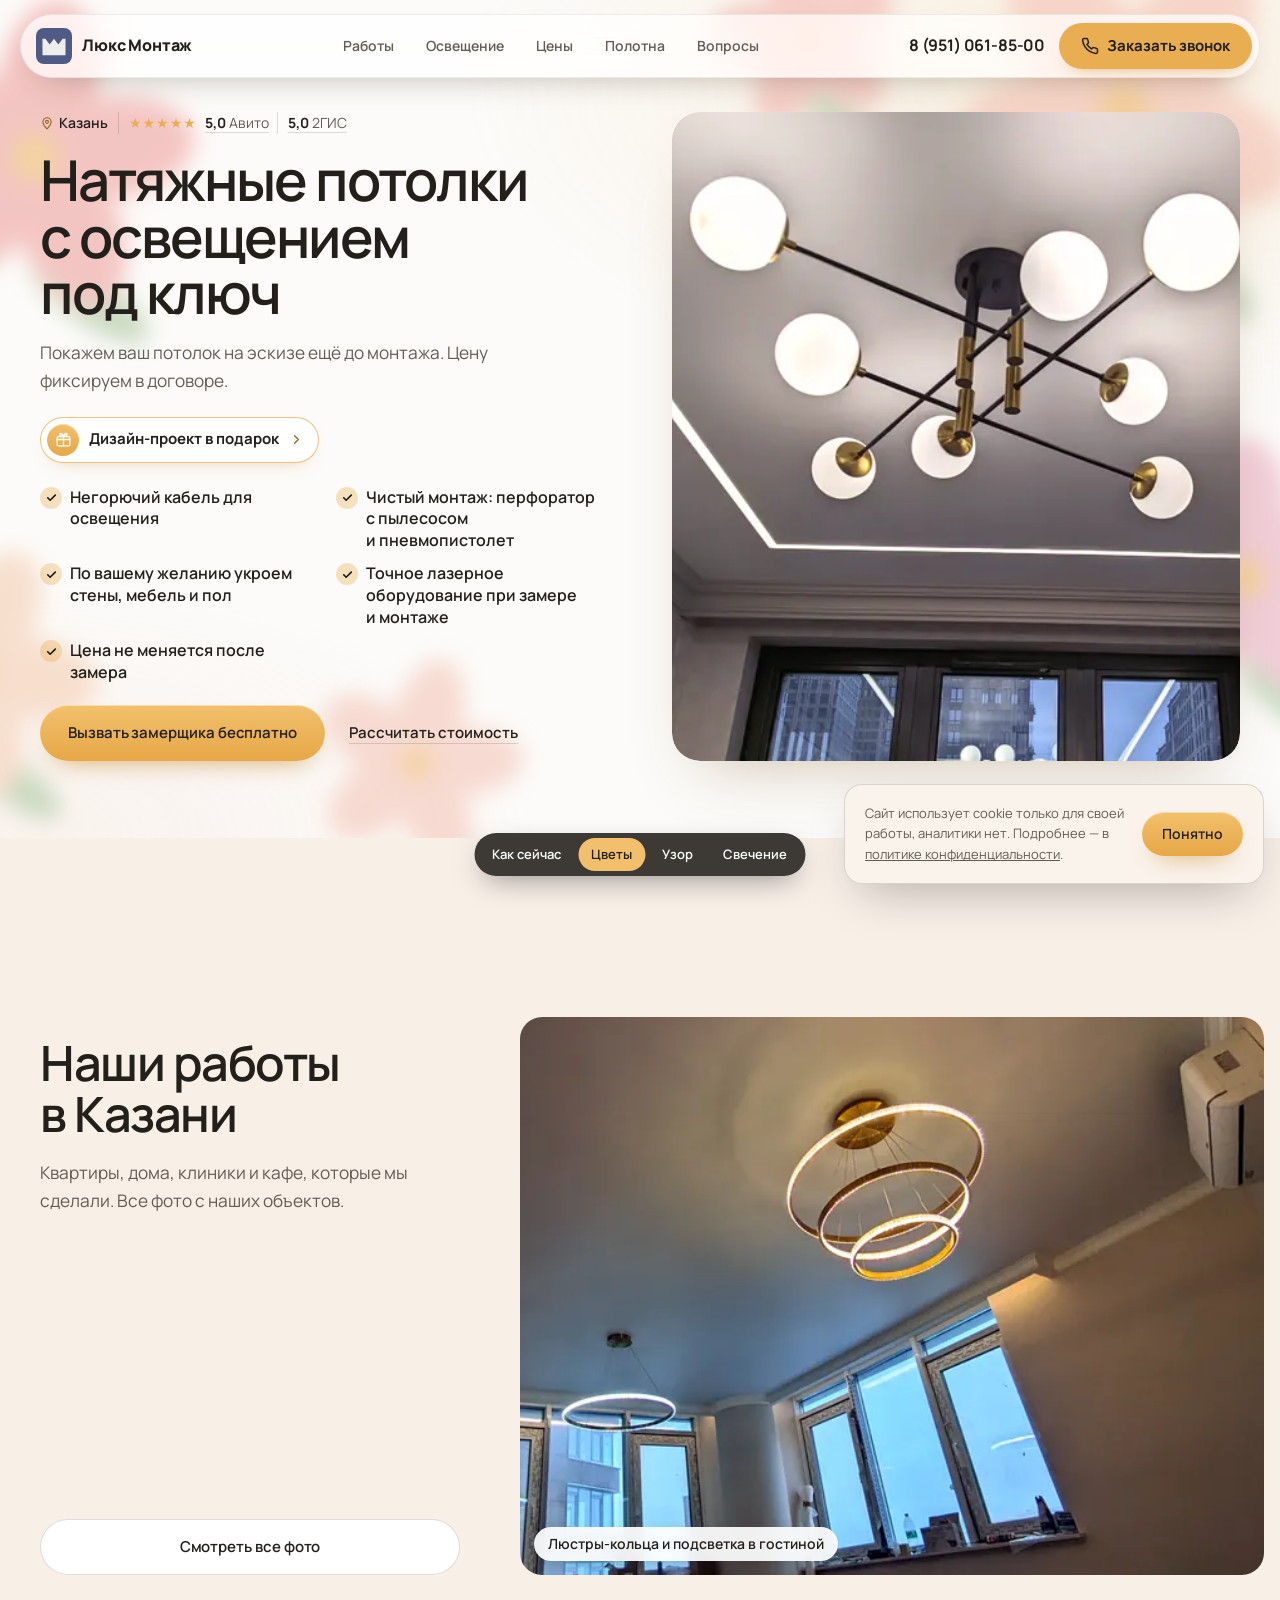
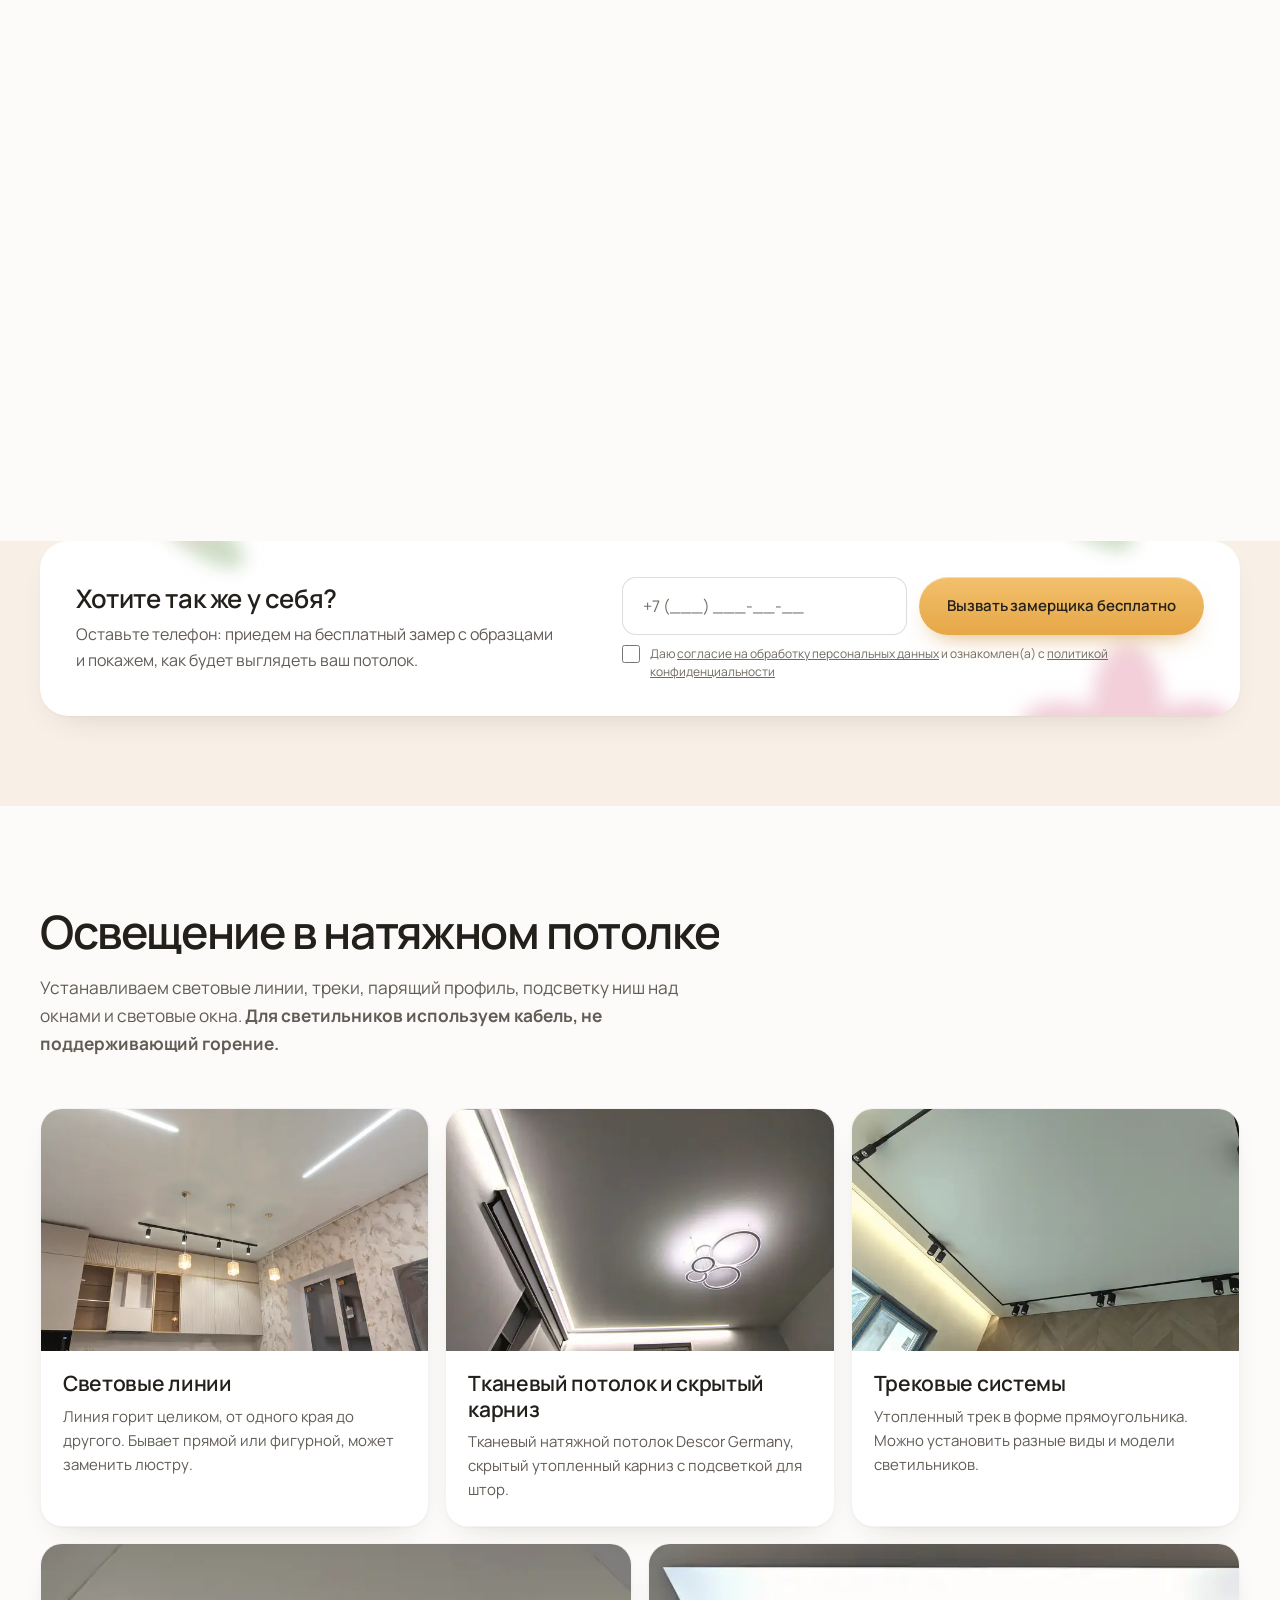
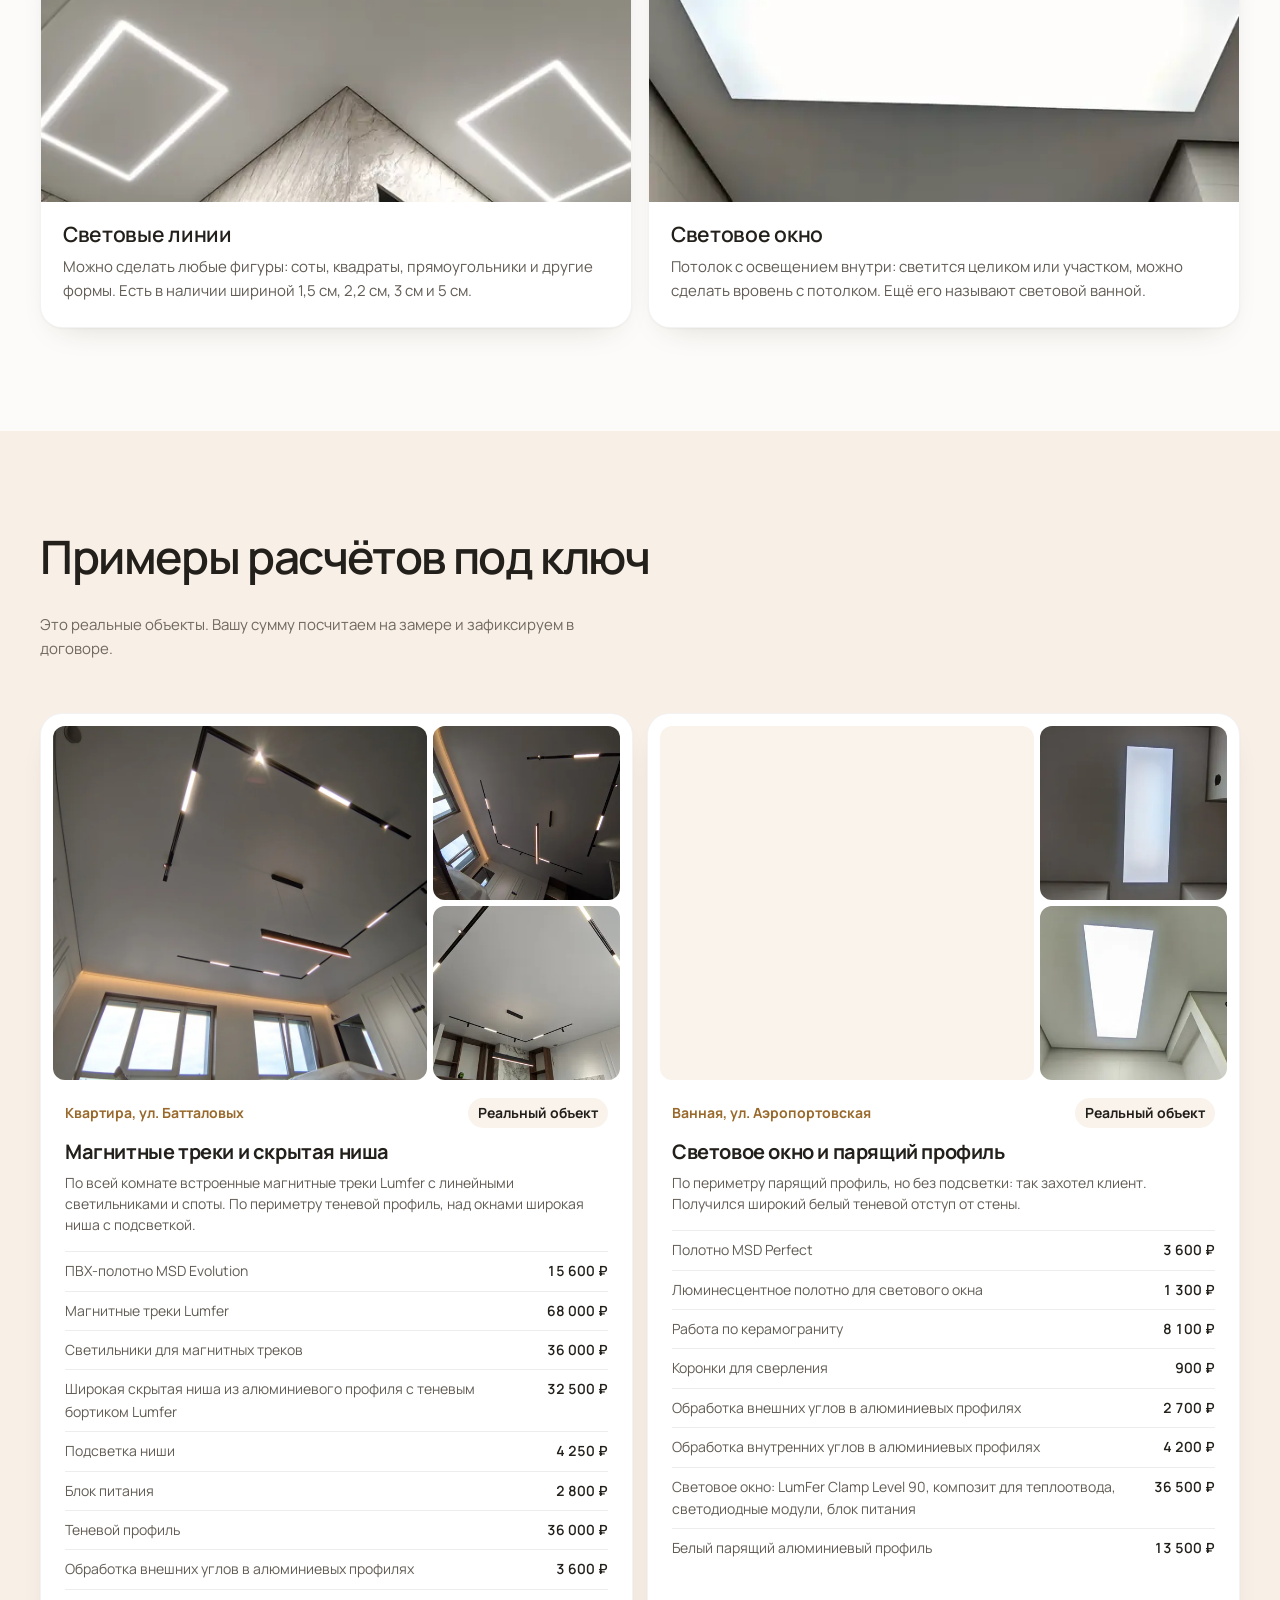
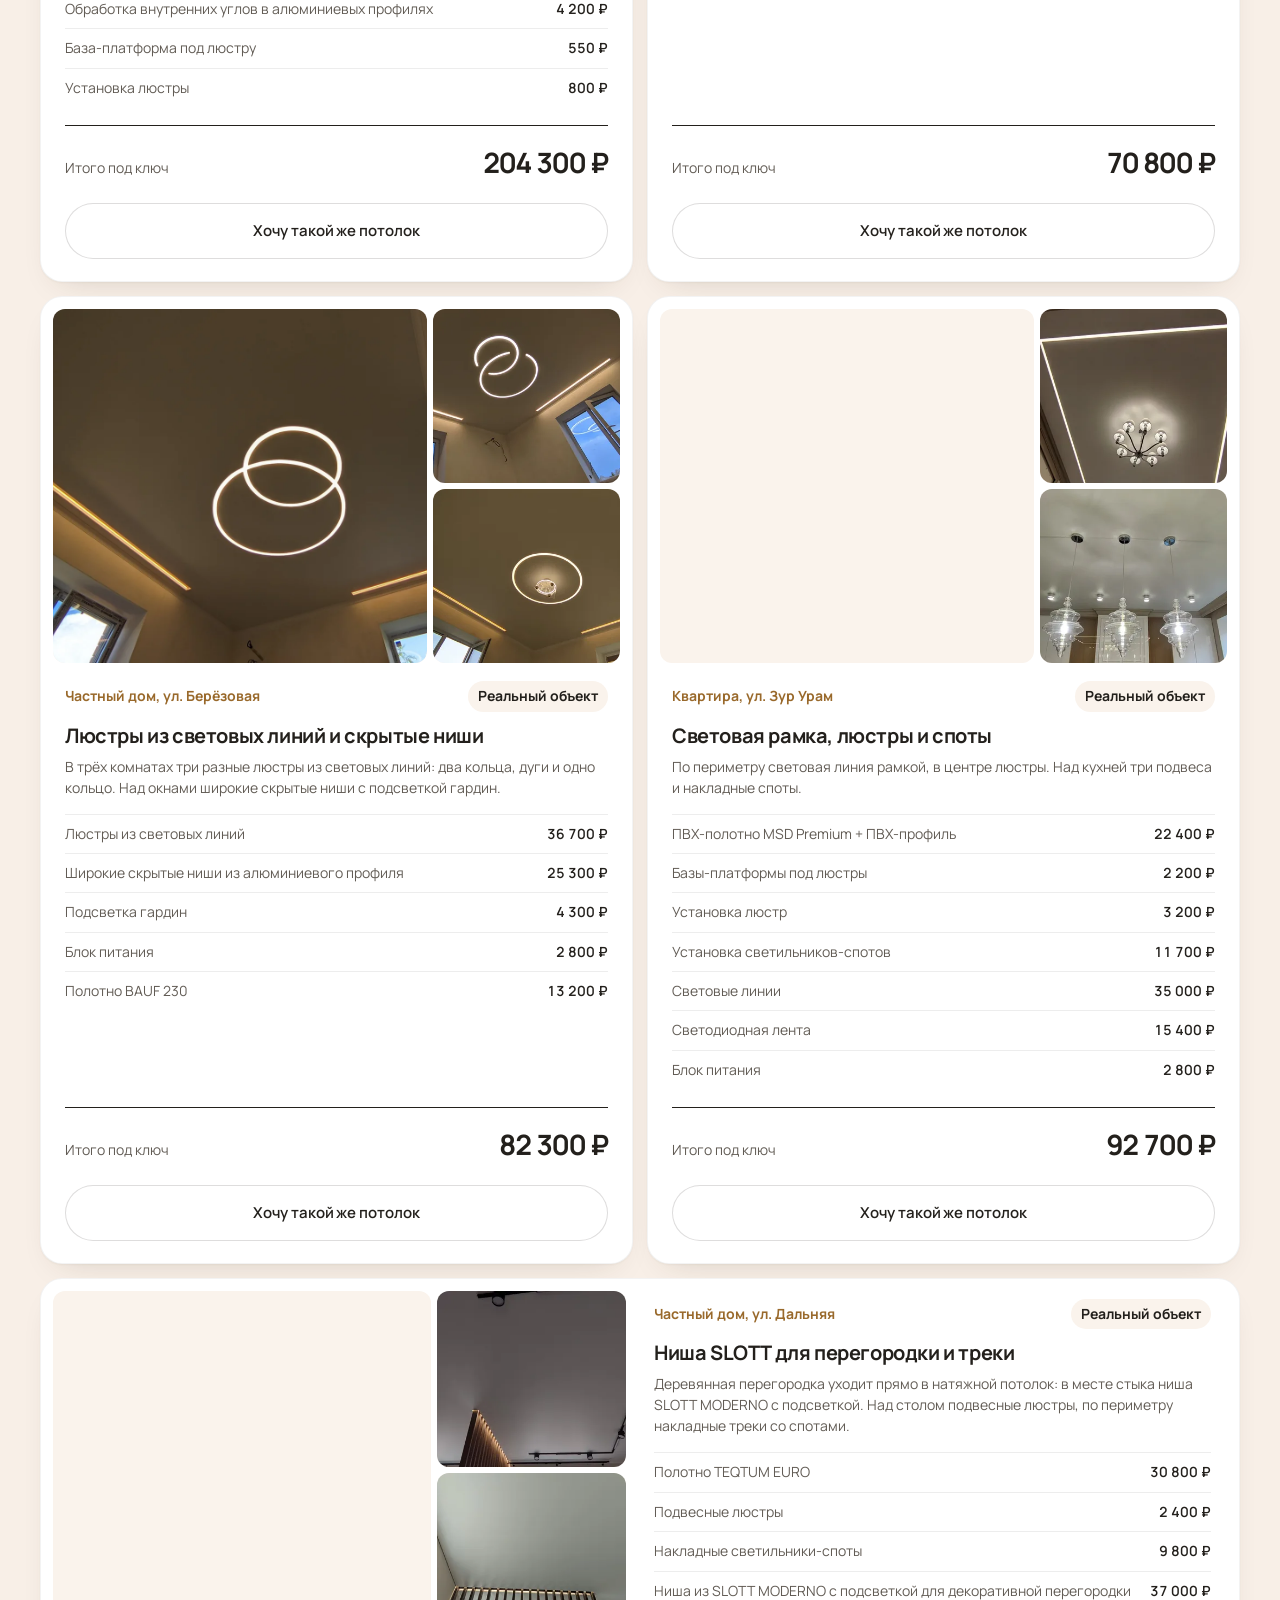
==== varianty.html @ be8cf27b "Страница-примерка фонов (noindex): цветы, узор, свечение Co-Authored-By: Claude Opus 5.5 <noreply@an" ====
<!DOCTYPE html>
<html lang="ru" class="no-js">
<head>
  <meta name="robots" content="noindex, nofollow">
  <meta charset="UTF-8">
  <meta name="viewport" content="width=device-width, initial-scale=1">
  <title>Натяжные потолки с освещением в Казани под ключ — Люкс Монтаж</title>
  <meta name="description" content="Натяжные потолки с освещением в Казани под ключ: световые линии, треки, теневой и парящий профиль, световые окна. Бесплатный замер с образцами, дизайн-проект в подарок, цена в договоре не меняется, гарантия до 10 лет. С 2011 года.">
  <meta name="theme-color" content="#FCFBF9">

  <meta property="og:type" content="website">
  <meta property="og:title" content="Натяжные потолки с освещением в Казани — Люкс Монтаж">
  <meta property="og:description" content="Натяжные потолки со встроенным освещением. Бесплатный замер с образцами, цена не меняется после замера, гарантия до 10 лет.">
  <meta property="og:image" content="https://insafvibecode.github.io/natyazhnye-potolki/img/og.jpg">
  <meta property="og:image:width" content="1200">
  <meta property="og:image:height" content="630">
  <meta property="og:url" content="https://insafvibecode.github.io/natyazhnye-potolki/">
  <link rel="canonical" href="https://insafvibecode.github.io/natyazhnye-potolki/">

  <link rel="icon" href="img/logo-mark.svg" type="image/svg+xml">
  <script>
    // анимации только на компьютере с мышью; на телефоне страница сразу открывается целиком, без эффектов.
    // Класс ставим до отрисовки, иначе страница мигает: показалась → спряталась → появилась
    if (!matchMedia('(prefers-reduced-motion: reduce)').matches && matchMedia('(pointer: fine)').matches) {
      document.documentElement.classList.add('anim', 'intro');
      setTimeout(function () { if (!window.gsap) document.documentElement.classList.remove('anim', 'intro'); }, 4000);
    }
  </script>
  <script type="application/ld+json">
{
  "@context": "https://schema.org",
  "@type": "HomeAndConstructionBusiness",
  "name": "Люкс Монтаж",
  "description": "Натяжные потолки с освещением в Казани под ключ: световые линии, треки, теневой и парящий профиль, световые окна. Бесплатный замер, дизайн-проект в подарок, гарантия до 10 лет.",
  "url": "https://insafvibecode.github.io/natyazhnye-potolki/",
  "image": "https://insafvibecode.github.io/natyazhnye-potolki/img/hero/light-frame.webp",
  "logo": "https://insafvibecode.github.io/natyazhnye-potolki/img/logo.webp",
  "telephone": "+7-951-061-85-00",
  "email": "luxmontage@mail.ru",
  "address": {
    "@type": "PostalAddress",
    "addressLocality": "Казань",
    "addressCountry": "RU"
  },
  "areaServed": "Казань",
  "openingHours": "Mo-Su 08:00-22:00",
  "foundingDate": "2011",
  "sameAs": [
    "https://yandex.ru/maps/org/lyuks_montazh/154054015821/",
    "https://2gis.ru/kazan/geo/70000001110180739",
    "https://www.avito.ru/brands/a786323fda3f8978af748af81c578576"
  ]
}
  </script>
  <script type="application/ld+json">
{
  "@context": "https://schema.org",
  "@type": "FAQPage",
  "mainEntity": [
    {
      "@type": "Question",
      "name": "Безопасен ли натяжной потолок в детской?",
      "acceptedAnswer": {
        "@type": "Answer",
        "text": "Да. Устанавливаем полотна с сертификатами для жилых помещений, покажем их на замере."
      }
    },
    {
      "@type": "Question",
      "name": "Будет ли запах после монтажа?",
      "acceptedAnswer": {
        "@type": "Answer",
        "text": "Первое время бывает лёгкий запах, после проветривания он уходит. Если это важно, посмотрите тканевые полотна."
      }
    },
    {
      "@type": "Question",
      "name": "Что будет, если затопят соседи сверху?",
      "acceptedAnswer": {
        "@type": "Answer",
        "text": "Полотно удержит воду. Не прокалывайте его, позвоните нам: сольём воду, просушим и вернём полотно на место."
      }
    },
    {
      "@type": "Question",
      "name": "Сколько времени занимает установка?",
      "acceptedAnswer": {
        "@type": "Answer",
        "text": "Одну комнату монтируем за несколько часов."
      }
    },
    {
      "@type": "Question",
      "name": "Будет ли пыль при монтаже?",
      "acceptedAnswer": {
        "@type": "Answer",
        "text": "Немного будет: под профиль сверлим стены. Строительный и крупный мусор за собой не оставляем."
      }
    },
    {
      "@type": "Question",
      "name": "Может ли цена измениться после замера?",
      "acceptedAnswer": {
        "@type": "Answer",
        "text": "Нет. Смету считаем на замере и фиксируем в договоре."
      }
    },
    {
      "@type": "Question",
      "name": "Как ухаживать за натяжным потолком?",
      "acceptedAnswer": {
        "@type": "Answer",
        "text": "Специального ухода не нужно: протирайте мягкой тканью, пятна убирает мыльный раствор."
      }
    },
    {
      "@type": "Question",
      "name": "Делаете ли вы дизайн-проект?",
      "acceptedAnswer": {
        "@type": "Answer",
        "text": "Да, в подарок к каждому потолку. Рисуем, где пройдут освещение и светильники, чтобы вы заранее видели результат."
      }
    },
    {
      "@type": "Question",
      "name": "Где вы работаете?",
      "acceptedAnswer": {
        "@type": "Answer",
        "text": "В Казани. Работаем ежедневно с 8:00 до 22:00, без выходных. Замер бесплатный."
      }
    },
    {
      "@type": "Question",
      "name": "Вы укрываете мебель и пол во время монтажа?",
      "acceptedAnswer": {
        "@type": "Answer",
        "text": "Да, по желанию. Стены и мебель укрываем плёнкой, на пол стелим гофрокартон или оргалит. Это отдельная услуга, стоимость назовём на замере."
      }
    }
  ]
}
</script>
  <link rel="preload" as="image" imagesrcset="img/hero/light-frame-sm.webp 900w, img/hero/light-frame.webp 1600w" imagesizes="(max-width: 960px) 100vw, 50vw" fetchpriority="high">
  <link rel="preload" href="fonts/manrope-cyrillic.woff2" as="font" type="font/woff2" crossorigin>
  <link rel="preload" href="fonts/manrope-latin.woff2" as="font" type="font/woff2" crossorigin>
  <link rel="stylesheet" href="fonts/fonts.css?v=4">
  <link rel="stylesheet" href="js/vendor/lenis.css">
  <link rel="stylesheet" href="css/style.css?v=151">
<style>
  /* Примерка фонов. Фон кладём на первый экран и на форму после работ */
  .hero, .lead-band__card { position: relative; isolation: isolate; }
  .hero::before, .lead-band__card::before { content: ""; position: absolute; inset: 0; z-index: -1; pointer-events: none; border-radius: inherit; background-repeat: no-repeat; background-size: cover; background-position: center; opacity: 0; transition: opacity .4s; }
  .v-flowers .hero::before, .v-flowers .lead-band__card::before { background-image: url(img/variants/flowers.svg); opacity: 1; }
  .v-lines .hero::before, .v-lines .lead-band__card::before { background-image: url(img/variants/lines.svg); opacity: 1; }
  .v-glow .hero::before, .v-glow .lead-band__card::before { opacity: 1; background-image:
      radial-gradient(520px 380px at 12% 18%, rgba(242, 192, 108, .28), transparent 70%),
      radial-gradient(620px 420px at 92% 85%, rgba(239, 180, 160, .22), transparent 70%); }
  @media (max-width: 720px) { .v-flowers .hero::before, .v-lines .hero::before { background-size: 100% auto; background-repeat: repeat-y; } }
  .vsw { position: fixed; z-index: 300; left: 50%; bottom: 96px; transform: translateX(-50%); display: flex; gap: 4px; padding: 5px; border-radius: 999px; background: rgba(35, 32, 28, .88); box-shadow: 0 10px 30px -10px rgba(0,0,0,.5); font: 600 13px/1 Manrope, system-ui, sans-serif; }
  .vsw button { border: 0; padding: 10px 13px; border-radius: 999px; background: none; color: #fff; cursor: pointer; font: inherit; white-space: nowrap; }
  .vsw button[aria-pressed="true"] { background: #F2C06C; color: #23201C; }
  @media (min-width: 961px) { .vsw { bottom: 24px; } }
</style>
</head>
<body>
  <!-- ================= HEADER ================= -->
  <header class="header header--pill">
    <div class="pill">
      <a href="#top" class="logo" aria-label="Люкс Монтаж — на главную">
        <img decoding="async" class="logo__mark" src="img/logo-mark.svg" alt="" width="36" height="36">
        <span class="logo__name">Люкс Монтаж</span>
      </a>
      <nav class="pill__nav" aria-label="Основное меню">
        <a href="#works">Работы</a>
        <a href="#tech">Освещение</a>
        <a href="#calc">Цены</a>
        <a href="#prices">Полотна</a>
        <a href="#faq">Вопросы</a>
      </nav>
      <div class="pill__right">
        <a class="pill__phone" href="tel:+79510618500">8 (951) 061-85-00</a>
        <button class="btn btn--call" data-modal data-source="Шапка — заказать звонок" data-title="Заказать звонок" data-text="Оставьте телефон, перезвоним и ответим на вопросы."><svg width="18" height="18" viewBox="0 0 24 24" fill="none" stroke="currentColor" stroke-width="2" stroke-linecap="round" stroke-linejoin="round" aria-hidden="true"><path d="M22 16.9v3a2 2 0 0 1-2.2 2 19.8 19.8 0 0 1-8.6-3.1 19.5 19.5 0 0 1-6-6A19.8 19.8 0 0 1 2.1 4.2 2 2 0 0 1 4.1 2h3a2 2 0 0 1 2 1.7c.1 1 .4 1.9.7 2.8a2 2 0 0 1-.5 2.1L8 9.9a16 16 0 0 0 6 6l1.3-1.3a2 2 0 0 1 2.1-.4c.9.3 1.8.6 2.8.7a2 2 0 0 1 1.8 2z"/></svg><span>Заказать звонок</span></button>
        <a class="header__call" href="tel:+79510618500" aria-label="Позвонить"><svg width="18" height="18" viewBox="0 0 24 24" fill="none" stroke="currentColor" stroke-width="2" stroke-linecap="round" stroke-linejoin="round" aria-hidden="true"><path d="M22 16.9v3a2 2 0 0 1-2.2 2 19.8 19.8 0 0 1-8.6-3.1 19.5 19.5 0 0 1-6-6A19.8 19.8 0 0 1 2.1 4.2 2 2 0 0 1 4.1 2h3a2 2 0 0 1 2 1.7c.1 1 .4 1.9.7 2.8a2 2 0 0 1-.5 2.1L8 9.9a16 16 0 0 0 6 6l1.3-1.3a2 2 0 0 1 2.1-.4c.9.3 1.8.6 2.8.7a2 2 0 0 1 1.8 2z"/></svg></a>
        <button class="burger" aria-label="Меню" aria-expanded="false"><span></span></button>
      </div>
    </div>
  </header>

  <div class="mobile-menu" aria-label="Мобильное меню">
    <a href="#works">Наши работы</a>
    <a href="#calc">Цены</a>
    <a href="#prices">Полотна</a>
    <a href="#steps">Как работаем</a>
    <a href="#faq">Вопросы</a>
    <a href="#contacts">Контакты</a>
    <a class="mobile-menu__phone" href="tel:+79510618500">8 (951) 061-85-00</a>
    <button class="btn btn--light btn--block" data-modal data-source="Меню — замер">Вызвать замерщика бесплатно</button>
  </div>

  <main id="top">

    <!-- ================= HERO ================= -->
    <section class="hero">
      <div class="container hero__grid">
        <div class="hero__rating hero__fade">
          <span class="hero__city"><svg width="14" height="14" viewBox="0 0 24 24" fill="none" stroke="currentColor" stroke-width="2" stroke-linecap="round" stroke-linejoin="round" aria-hidden="true"><path d="M12 22s7-6.2 7-12a7 7 0 1 0-14 0c0 5.8 7 12 7 12z"/><circle cx="12" cy="10" r="2.5"/></svg>Казань</span>
          <i aria-hidden="true">★★★★★</i>
          <a href="https://www.avito.ru/brands/a786323fda3f8978af748af81c578576" target="_blank" rel="noopener"><b>5,0</b> Авито</a>
          <a href="https://2gis.ru/kazan/geo/70000001110180739" target="_blank" rel="noopener"><b>5,0</b> 2ГИС</a>
        </div>
        <h1 class="h1 hero__title" data-split>Натяжные потолки с&nbsp;освещением под&nbsp;ключ<span class="sr-only"> в Казани</span></h1>
        <p class="lead hero__lead hero__fade">Покажем ваш потолок на эскизе ещё до монтажа. Цену фиксируем в&nbsp;договоре.</p>
        <button class="hero__deal hero__fade" type="button" data-modal data-source="Первый экран — дизайн-проект"
                data-title="Дизайн-проект в подарок"
                data-text="Оставьте телефон. Приедем на замер с образцами и покажем, как будет выглядеть ваш потолок с освещением.">
          <span class="hero__deal-ic"><svg width="22" height="22" viewBox="0 0 24 24" fill="none" stroke="currentColor" stroke-width="1.9" stroke-linecap="round" stroke-linejoin="round" aria-hidden="true"><rect x="3" y="8" width="18" height="13" rx="2"/><path d="M12 8v13M3 12h18M12 8S10.5 3 8 3.5 7 8 12 8zM12 8s1.5-5 4-4.5S17 8 12 8z"/></svg></span>
          <span class="hero__deal-txt"><b>Дизайн-проект в подарок</b></span>
          <svg class="hero__deal-go" width="18" height="18" viewBox="0 0 24 24" fill="none" stroke="currentColor" stroke-width="2.2" stroke-linecap="round" stroke-linejoin="round" aria-hidden="true"><path d="M9 6l6 6-6 6"/></svg>
        </button>
        <div class="hero__media hero__fade">
          <img src="img/hero/light-frame-sm.webp" srcset="img/hero/light-frame-sm.webp 900w, img/hero/light-frame.webp 1600w" sizes="(max-width: 960px) 100vw, 50vw" alt="Натяжной потолок с дизайнерской люстрой и световой рамкой по периметру" width="1600" height="900" fetchpriority="high">
        </div>
        <ul class="hero__perks hero__fade">
          <li>Негорючий кабель для освещения</li>
          <li>Чистый монтаж: перфоратор с&nbsp;пылесосом и&nbsp;пневмопистолет</li>
          <li>По вашему желанию укроем стены, мебель и пол</li>
          <li>Точное лазерное оборудование при замере и&nbsp;монтаже</li>
          <li>Цена не меняется после замера</li>
        </ul>
        <div class="hero__actions hero__fade">
          <button class="btn btn--light" data-magnetic data-modal data-source="Первый экран — замер"
                  data-title="Бесплатный замер"
                  data-text="Оставьте телефон. Перезвоним и договоримся, когда приехать с образцами.">
            <span class="btn__label">Вызвать замерщика бесплатно</span>
          </button>
          <a class="hero__link" href="#calc">Рассчитать стоимость</a>
        </div>
      </div>
    </section>

    <!-- ================= WORKS (horizontal) ================= -->
    <section class="works" id="works">
      <div class="works__pin">
        <div class="works__head-m container">
          <h2 class="h2">Наши работы в&nbsp;Казани</h2>
          <p class="lead">Фото с наших объектов, без картинок из интернета. Листайте вбок.</p>
        </div>
        <div class="works__track">
          <div class="works__intro">
            <div>
              <h2 class="h2">Наши работы в&nbsp;Казани</h2>
              <p class="lead">Квартиры, дома, клиники и кафе, которые мы сделали. Все фото с наших объектов.</p>
            </div>
            <button class="btn btn--ghost" data-all-works><span class="btn__label">Смотреть все фото</span></button>
          </div>

          <button class="work work--wide" data-lightbox="works" data-full="img/works/f-01.webp"><img decoding="async" src="img/works/f-01.webp" srcset="img/works/f-01-sm.webp 640w, img/works/f-01.webp 960w" sizes="(max-width: 960px) 86vw, 46vw" alt="Гостиная: натяжной потолок, люстры-кольца и точечные светильники" loading="lazy" width="960" height="720"><span class="work__cap">Люстры-кольца и подсветка в гостиной</span></button>
          <button class="work" data-lightbox="works" data-full="img/works/n-01.webp"><img decoding="async" src="img/works/n-01.webp" srcset="img/works/n-01-sm.webp 480w, img/works/n-01.webp 720w" sizes="(max-width: 960px) 86vw, 34vw" alt="Две подвесные люстры, точечные светильники и подсветка скрытой ниши над окном" loading="lazy" width="720" height="960"><span class="work__cap">Подвесные люстры и подсветка ниши</span></button>
          <button class="work" data-lightbox="works" data-full="img/works/f-02.webp"><img decoding="async" src="img/works/f-02.webp" srcset="img/works/f-02-sm.webp 480w, img/works/f-02.webp 720w" sizes="(max-width: 960px) 86vw, 34vw" alt="Комната целиком: световые линии и контур по периметру потолка" loading="lazy" width="720" height="960"><span class="work__cap">Световые линии по всему потолку</span></button>
          <button class="work" data-lightbox="works" data-full="img/works/n-02.webp"><img decoding="async" src="img/works/n-02.webp" srcset="img/works/n-02-sm.webp 480w, img/works/n-02.webp 720w" sizes="(max-width: 960px) 86vw, 34vw" alt="Натяжной потолок «звёздное небо» с подсветкой по контуру" loading="lazy" width="720" height="960"><span class="work__cap">Звёздное небо с подсветкой по контуру</span></button>
          <button class="work work--wide" data-lightbox="works" data-full="img/works/f-03.webp"><img decoding="async" src="img/works/f-03.webp" srcset="img/works/f-03-sm.webp 640w, img/works/f-03.webp 960w" sizes="(max-width: 960px) 86vw, 46vw" alt="Кухня: двухуровневый потолок, подвесы и накладные светильники" loading="lazy" width="960" height="720"><span class="work__cap">Двухуровневый потолок на кухне</span></button>
          <button class="work" data-lightbox="works" data-full="img/works/n-03.webp"><img decoding="async" src="img/works/n-03.webp" srcset="img/works/n-03-sm.webp 480w, img/works/n-03.webp 720w" sizes="(max-width: 960px) 86vw, 34vw" alt="Круглый световой потолок с фигурным краем в магазине" loading="lazy" width="720" height="960"><span class="work__cap">Круглый световой потолок в магазине</span></button>
          <button class="work" data-lightbox="works" data-full="img/works/f-04.webp"><img decoding="async" src="img/works/f-04.webp" srcset="img/works/f-04-sm.webp 480w, img/works/f-04.webp 720w" sizes="(max-width: 960px) 86vw, 34vw" alt="Потолок целиком: световая рамка по периметру и люстра из колец" loading="lazy" width="720" height="960"><span class="work__cap">Световая рамка и люстра-кольца</span></button>
          <button class="work" data-lightbox="works" data-full="img/works/n-04.webp"><img decoding="async" src="img/works/n-04.webp" srcset="img/works/n-04-sm.webp 480w, img/works/n-04.webp 720w" sizes="(max-width: 960px) 86vw, 34vw" alt="Световые линии и радиусный угол на теневом профиле" loading="lazy" width="720" height="960"><span class="work__cap">Световые линии и радиусный угол</span></button>
          <button class="work work--wide" data-lightbox="works" data-full="img/works/f-05.webp"><img decoding="async" src="img/works/f-05.webp" srcset="img/works/f-05-sm.webp 640w, img/works/f-05.webp 960w" sizes="(max-width: 960px) 86vw, 46vw" alt="Потолок целиком: встроенный трек и светильники по периметру" loading="lazy" width="960" height="720"><span class="work__cap">Встроенный трек со светильниками</span></button>
          <button class="work" data-lightbox="works" data-full="img/works/n-05.webp"><img decoding="async" src="img/works/n-05.webp" srcset="img/works/n-05-sm.webp 480w, img/works/n-05.webp 720w" sizes="(max-width: 960px) 86vw, 34vw" alt="Магнитные треки со светильниками в натяжном потолке" loading="lazy" width="720" height="960"><span class="work__cap">Магнитные треки</span></button>
          <button class="work work--wide" data-lightbox="works" data-full="img/works/f-06.webp"><img decoding="async" src="img/works/f-06.webp" srcset="img/works/f-06-sm.webp 640w, img/works/f-06.webp 960w" sizes="(max-width: 960px) 86vw, 46vw" alt="Потолок со световыми окнами в виде шестиугольников с облаками" loading="lazy" width="960" height="720"><span class="work__cap">Световые окна «небо с облаками»</span></button>
          <button class="work" data-lightbox="works" data-full="img/works/n-06.webp" data-cap="«Тихие стены» (тканевые натяжные стены) со встроенными световыми линиями шириной 1,5 см"><img decoding="async" src="img/works/n-06.webp" srcset="img/works/n-06-sm.webp 480w, img/works/n-06.webp 720w" sizes="(max-width: 960px) 86vw, 34vw" alt="«Тихие стены» — тканевые натяжные стены на лестнице со встроенными световыми линиями шириной 1,5 см" loading="lazy" width="720" height="960"><span class="work__cap"><span class="cap-full">«Тихие стены» (тканевые натяжные стены) со&nbsp;встроенными световыми линиями шириной 1,5&nbsp;см</span><span class="cap-short">«Тихие стены» и&nbsp;световые линии 1,5&nbsp;см</span></span></button>
          <button class="work work--wide" data-lightbox="works" data-full="img/works/f-07.webp"><img decoding="async" src="img/works/f-07.webp" srcset="img/works/f-07-sm.webp 640w, img/works/f-07.webp 960w" sizes="(max-width: 960px) 86vw, 46vw" alt="Потолок целиком: световой круг и дизайнерская люстра" loading="lazy" width="960" height="720"><span class="work__cap">Световой круг и дизайнерская люстра</span></button>
          <button class="work" data-lightbox="works" data-full="img/works/n-07.webp"><img decoding="async" src="img/works/n-07.webp" srcset="img/works/n-07-sm.webp 480w, img/works/n-07.webp 720w" sizes="(max-width: 960px) 86vw, 34vw" alt="Дизайнерская люстра, магнитные треки и подсветка скрытой ниши над окном" loading="lazy" width="720" height="960"><span class="work__cap">Люстра, магнитные треки и подсветка ниши</span></button>
          <button class="work work--wide" data-lightbox="works" data-full="img/works/f-08.webp"><img decoding="async" src="img/works/f-08.webp" srcset="img/works/f-08-sm.webp 640w, img/works/f-08.webp 960w" sizes="(max-width: 960px) 86vw, 46vw" alt="Гостиная целиком: натяжной потолок, подвесные люстры и трек" loading="lazy" width="960" height="720"><span class="work__cap">Гостиная: подвесы и треки</span></button>
          <button class="work" data-lightbox="works" data-full="img/works/n-08.webp"><img decoding="async" src="img/works/n-08.webp" srcset="img/works/n-08-sm.webp 480w, img/works/n-08.webp 720w" sizes="(max-width: 960px) 86vw, 34vw" alt="Звёздное небо с подсветкой по контуру, рядом скрытая ниша с магнитными треками" loading="lazy" width="720" height="960"><span class="work__cap">Звёздное небо и магнитные треки</span></button>
          <button class="work" data-lightbox="works" data-full="img/works/n-09.webp"><img decoding="async" src="img/works/n-09.webp" srcset="img/works/n-09-sm.webp 480w, img/works/n-09.webp 720w" sizes="(max-width: 960px) 86vw, 34vw" alt="Световое окно вровень с потолком и световая линия вдоль лестницы" loading="lazy" width="720" height="960"><span class="work__cap">Световое окно вровень с потолком</span></button>
          <button class="work" data-lightbox="works" data-full="img/works/n-10.webp"><img decoding="async" src="img/works/n-10.webp" srcset="img/works/n-10-sm.webp 480w, img/works/n-10.webp 720w" sizes="(max-width: 960px) 86vw, 34vw" alt="Подсветка скрытой ниши над панорамными окнами и точечные светильники" loading="lazy" width="720" height="960"><span class="work__cap">Подсветка скрытой ниши над окном</span></button>
          <button class="work" data-lightbox="works" data-full="img/works/n-11.webp"><img decoding="async" src="img/works/n-11.webp" srcset="img/works/n-11-sm.webp 480w, img/works/n-11.webp 720w" sizes="(max-width: 960px) 86vw, 34vw" alt="Магнитные треки и подсветка скрытой ниши над панорамными окнами" loading="lazy" width="720" height="960"><span class="work__cap">Магнитные треки у панорамных окон</span></button>
          <button class="work" data-lightbox="works" data-full="img/works/n-12.webp"><img decoding="async" src="img/works/n-12.webp" srcset="img/works/n-12-sm.webp 480w, img/works/n-12.webp 720w" sizes="(max-width: 960px) 86vw, 34vw" alt="Магнитные треки в скрытой нише и парящий профиль" loading="lazy" width="720" height="960"><span class="work__cap">Магнитные треки и парящий профиль</span></button>
          <span class="work__end" aria-hidden="true"></span>
        </div>
        <div class="works__progress" aria-hidden="true"><i></i></div>
        <div class="works__foot-m container">
          <span class="works__count" aria-live="polite"><b data-works-cur>01</b> / 20</span>
          <button class="btn btn--ghost btn--sm" data-all-works>Все фото</button>
        </div>
      </div>
    </section>

    <!-- ================= Заявка после работ ================= -->
    <section class="lead-band" aria-label="Заявка на замер">
      <div class="container">
        <div class="lead-band__card">
          <div class="lead-band__text">
            <h2 class="h3">Хотите так&nbsp;же у&nbsp;себя?</h2>
            <p>Оставьте телефон: приедем на бесплатный замер с образцами и покажем, как будет выглядеть ваш потолок.</p>
          </div>
          <form class="form lead-band__form" data-form novalidate>
            <input type="hidden" name="source" value="Форма после работ">
            <input class="hp" type="text" name="website" tabindex="-1" autocomplete="off" aria-hidden="true">
            <input class="input ym-disable-keys" type="tel" name="phone" placeholder="+7 (___) ___-__-__" autocomplete="tel" aria-label="Ваш телефон">
            <button class="btn btn--light" type="submit"><span class="btn__label">Вызвать замерщика бесплатно</span></button>
            <label class="check">
              <input type="checkbox" name="agree" required>
              <span>Даю <a href="html/agreement.html" target="_blank" rel="noopener">согласие на обработку персональных данных</a> и ознакомлен(а) с <a href="html/privacy.html" target="_blank" rel="noopener">политикой конфиденциальности</a></span>
            </label>
            <div class="form__error" role="alert"></div>
            <div class="form__success">Спасибо! Перезвоним как можно скорее.</div>
          </form>
        </div>
      </div>
    </section>

    <!-- ================= TECH ================= -->
    <section class="section" id="tech">
      <div class="container">
        <div class="section-head">
          <h2 class="h2" data-split>Освещение в натяжном потолке</h2>
          <p class="lead reveal">Устанавливаем световые линии, треки, парящий профиль, подсветку ниш над окнами и световые окна. <b>Для светильников используем кабель, не поддерживающий горение.</b></p>
        </div>
        <div class="tech-grid">
          <article class="tech-card reveal">
            <img decoding="async" src="img/tech/c-01.webp" srcset="img/tech/c-01-sm.webp 640w, img/tech/c-01.webp 1200w" sizes="(max-width: 960px) 82vw, 34vw" alt="Световые линии на натяжном потолке на кухне" loading="lazy" width="1200" height="750">
            <div class="tech-card__body">
              <h3 class="h3">Световые линии</h3>
              <p>Линия горит целиком, от одного края до другого. Бывает прямой или фигурной, может заменить люстру.</p>
            </div>
          </article>
          <article class="tech-card reveal">
            <img decoding="async" src="img/tech/c-02.webp" srcset="img/tech/c-02-sm.webp 640w, img/tech/c-02.webp 1200w" sizes="(max-width: 960px) 82vw, 34vw" alt="Тканевый натяжной потолок Descor Germany и скрытый утопленный карниз с подсветкой для штор" loading="lazy" width="1200" height="750">
            <div class="tech-card__body">
              <h3 class="h3">Тканевый потолок и скрытый карниз</h3>
              <p>Тканевый натяжной потолок Descor Germany, скрытый утопленный карниз с подсветкой для штор.</p>
            </div>
          </article>
          <article class="tech-card reveal">
            <img decoding="async" src="img/tech/c-03.webp" srcset="img/tech/c-03-sm.webp 640w, img/tech/c-03.webp 1200w" sizes="(max-width: 960px) 82vw, 34vw" alt="Утопленный трек в форме прямоугольника со светильниками" loading="lazy" width="1200" height="750">
            <div class="tech-card__body">
              <h3 class="h3">Трековые системы</h3>
              <p>Утопленный трек в форме прямоугольника. Можно установить разные виды и модели светильников.</p>
            </div>
          </article>
          <article class="tech-card reveal">
            <img decoding="async" src="img/tech/c-04.webp" srcset="img/tech/c-04-sm.webp 640w, img/tech/c-04.webp 1200w" sizes="(max-width: 960px) 82vw, 34vw" alt="Световые квадраты на натяжном потолке" loading="lazy" width="1200" height="750">
            <div class="tech-card__body">
              <h3 class="h3">Световые линии</h3>
              <p>Можно сделать любые фигуры: соты, квадраты, прямоугольники и другие формы. Есть в наличии шириной 1,5&nbsp;см, 2,2&nbsp;см, 3&nbsp;см и 5&nbsp;см.</p>
            </div>
          </article>
          <article class="tech-card reveal">
            <img decoding="async" src="img/tech/c-05.webp" srcset="img/tech/c-05-sm.webp 640w, img/tech/c-05.webp 1200w" sizes="(max-width: 960px) 82vw, 34vw" alt="Световое окно в натяжном потолке" loading="lazy" width="1200" height="750">
            <div class="tech-card__body">
              <h3 class="h3">Световое окно</h3>
              <p>Потолок с освещением внутри: светится целиком или участком, можно сделать вровень с потолком. Ещё его называют световой ванной.</p>
            </div>
          </article>
        </div>
      </div>
    </section>

    <!-- ================= CALCULATOR ================= -->
    <section class="section section--alt" id="calc">
      <div class="container">
        <div class="section-head">
          <h2 class="h2" data-split>Примеры расчётов под&nbsp;ключ</h2>
          <p class="muted reveal">Это реальные объекты. Вашу сумму посчитаем на замере и зафиксируем в договоре.</p>
        </div>

        <div class="est-feat-wrap reveal">
          <article class="est est--feat">
            <div class="est-feat__media">
              <button class="est-feat__photo est-feat__photo--main" data-lightbox="est-tracks" data-full="img/ests/tracks-full-1.webp" aria-label="Смотреть фото магнитных треков в квартире"><img decoding="async" src="img/ests/tracks-main.webp" alt="Магнитные треки Lumfer со светильниками на натяжном потолке, по периметру скрытая ниша с подсветкой" loading="lazy" width="1000" height="800"></button>
              <button class="est-feat__photo" data-lightbox="est-tracks" data-full="img/ests/tracks-full-2.webp" aria-label="Фото 2"><img decoding="async" src="img/ests/tracks-t1.webp" alt="Магнитные треки, вид на потолок с другой стороны комнаты" loading="lazy" width="400" height="320"></button>
              <button class="est-feat__photo" data-lightbox="est-tracks" data-full="img/ests/tracks-full-3.webp" aria-label="Фото 3"><img decoding="async" src="img/ests/tracks-t2.webp" alt="Кухня: магнитные треки и линейный подвес над столом" loading="lazy" width="400" height="320"></button>
            </div>
            <div class="est-feat__body">
              <div class="est__top"><span class="est__room">Квартира, ул.&nbsp;Батталовых</span><span class="est__area">Реальный объект</span></div>
              <h3 class="est__name">Магнитные треки и скрытая ниша</h3>
              <p class="est-feat__note">По всей комнате встроенные магнитные треки Lumfer с линейными светильниками и споты. По периметру теневой профиль, над окнами широкая ниша с подсветкой.</p>
              <ul class="est__list">
                <li><span>ПВХ-полотно MSD Evolution</span><b>15&nbsp;600&nbsp;₽</b></li>
                <li><span>Магнитные треки Lumfer</span><b>68&nbsp;000&nbsp;₽</b></li>
                <li><span>Светильники для магнитных треков</span><b>36&nbsp;000&nbsp;₽</b></li>
                <li><span>Широкая скрытая ниша из алюминиевого профиля с теневым бортиком Lumfer</span><b>32&nbsp;500&nbsp;₽</b></li>
                <li><span>Подсветка ниши</span><b>4&nbsp;250&nbsp;₽</b></li>
                <li><span>Блок питания</span><b>2&nbsp;800&nbsp;₽</b></li>
                <li><span>Теневой профиль</span><b>36&nbsp;000&nbsp;₽</b></li>
                <li><span>Обработка внешних углов в алюминиевых профилях</span><b>3&nbsp;600&nbsp;₽</b></li>
                <li><span>Обработка внутренних углов в алюминиевых профилях</span><b>4&nbsp;200&nbsp;₽</b></li>
                <li><span>База-платформа под люстру</span><b>550&nbsp;₽</b></li>
                <li><span>Установка люстры</span><b>800&nbsp;₽</b></li>
              </ul>
              <div class="est__total"><span>Итого под ключ</span><b>204&nbsp;300&nbsp;₽</b></div>
              <button class="btn btn--ghost btn--block" data-modal data-source="Примеры расчётов — Квартира, магнитные треки" data-title="Посчитаем вашу комнату"
                      data-text="Оставьте только телефон. Перезвоним, уточним размеры вашей комнаты и посчитаем по позициям."
                      data-summary="Вы выбрали пример: квартира, магнитные треки и скрытая ниша, 204 300 ₽">Хочу такой же потолок</button>
            </div>
          </article>
          <article class="est est--feat">
            <div class="est-feat__media">
              <button class="est-feat__photo est-feat__photo--main" data-lightbox="est-win" data-full="img/ests/win-full-1.webp" aria-label="Смотреть фото светового окна в ванной"><img decoding="async" src="img/ests/win-main.webp" alt="Световое окно в натяжном потолке ванной, белый парящий профиль по периметру" loading="lazy" width="800" height="640"></button>
              <button class="est-feat__photo" data-lightbox="est-win" data-full="img/ests/win-full-2.webp" aria-label="Фото 2"><img decoding="async" src="img/ests/win-t1.webp" alt="Световое окно в ванной, вид снизу на весь потолок" loading="lazy" width="400" height="320"></button>
              <button class="est-feat__photo" data-lightbox="est-win" data-full="img/ests/win-full-3.webp" aria-label="Фото 3"><img decoding="async" src="img/ests/win-t2.webp" alt="Световое окно вечером" loading="lazy" width="400" height="320"></button>
            </div>
            <div class="est-feat__body">
              <div class="est__top"><span class="est__room">Ванная, ул.&nbsp;Аэропортовская</span><span class="est__area">Реальный объект</span></div>
              <h3 class="est__name">Световое окно и парящий профиль</h3>
              <p class="est-feat__note">По периметру парящий профиль, но без подсветки: так захотел клиент. Получился широкий белый теневой отступ от стены.</p>
              <ul class="est__list">
                <li><span>Полотно MSD Perfect</span><b>3&nbsp;600&nbsp;₽</b></li>
                <li><span>Люминесцентное полотно для светового окна</span><b>1&nbsp;300&nbsp;₽</b></li>
                <li><span>Работа по керамограниту</span><b>8&nbsp;100&nbsp;₽</b></li>
                <li><span>Коронки для сверления</span><b>900&nbsp;₽</b></li>
                <li><span>Обработка внешних углов в алюминиевых профилях</span><b>2&nbsp;700&nbsp;₽</b></li>
                <li><span>Обработка внутренних углов в алюминиевых профилях</span><b>4&nbsp;200&nbsp;₽</b></li>
                <li><span>Световое окно: LumFer Clamp Level 90, композит для теплоотвода, светодиодные модули, блок питания</span><b>36&nbsp;500&nbsp;₽</b></li>
                <li><span>Белый парящий алюминиевый профиль</span><b>13&nbsp;500&nbsp;₽</b></li>
              </ul>
              <div class="est__total"><span>Итого под ключ</span><b>70&nbsp;800&nbsp;₽</b></div>
              <button class="btn btn--ghost btn--block" data-modal data-source="Примеры расчётов — Ванная, световое окно" data-title="Посчитаем вашу комнату"
                      data-text="Оставьте только телефон. Перезвоним, уточним размеры вашей комнаты и посчитаем по позициям."
                      data-summary="Вы выбрали пример: ванная, световое окно и парящий профиль, 70 800 ₽">Хочу такой же потолок</button>
            </div>
          </article>
          <article class="est est--feat">
            <div class="est-feat__media">
              <button class="est-feat__photo est-feat__photo--main" data-lightbox="est-rings" data-full="img/ests/rings-full-1.webp" aria-label="Смотреть фото люстр из световых линий"><img decoding="async" src="img/ests/rings-main.webp" alt="Люстра из световых линий: два пересекающихся кольца, над окнами световые линии в скрытых нишах" loading="lazy" width="1000" height="800"></button>
              <button class="est-feat__photo" data-lightbox="est-rings" data-full="img/ests/rings-full-2.webp" aria-label="Фото 2"><img decoding="async" src="img/ests/rings-t1.webp" alt="Люстра из световых линий в виде двух дуг, которые захватывают друг друга" loading="lazy" width="400" height="320"></button>
              <button class="est-feat__photo" data-lightbox="est-rings" data-full="img/ests/rings-full-3.webp" aria-label="Фото 3"><img decoding="async" src="img/ests/rings-t2.webp" alt="Люстра из световых линий в виде одного кольца" loading="lazy" width="400" height="320"></button>
            </div>
            <div class="est-feat__body">
              <div class="est__top"><span class="est__room">Частный дом, ул.&nbsp;Берёзовая</span><span class="est__area">Реальный объект</span></div>
              <h3 class="est__name">Люстры из световых линий и скрытые ниши</h3>
              <p class="est-feat__note">В трёх комнатах три разные люстры из световых линий: два кольца, дуги и одно кольцо. Над окнами широкие скрытые ниши с подсветкой гардин.</p>
              <ul class="est__list">
                <li><span>Люстры из световых линий</span><b>36&nbsp;700&nbsp;₽</b></li>
                <li><span>Широкие скрытые ниши из алюминиевого профиля</span><b>25&nbsp;300&nbsp;₽</b></li>
                <li><span>Подсветка гардин</span><b>4&nbsp;300&nbsp;₽</b></li>
                <li><span>Блок питания</span><b>2&nbsp;800&nbsp;₽</b></li>
                <li><span>Полотно BAUF 230</span><b>13&nbsp;200&nbsp;₽</b></li>
              </ul>
              <div class="est__total"><span>Итого под ключ</span><b>82&nbsp;300&nbsp;₽</b></div>
              <button class="btn btn--ghost btn--block" data-modal data-source="Примеры расчётов — Частный дом, люстры из световых линий" data-title="Посчитаем вашу комнату"
                      data-text="Оставьте только телефон. Перезвоним, уточним размеры вашей комнаты и посчитаем по позициям."
                      data-summary="Вы выбрали пример: частный дом, люстры из световых линий и скрытые ниши, 82 300 ₽">Хочу такой же потолок</button>
            </div>
          </article>
          <article class="est est--feat">
            <div class="est-feat__media">
              <button class="est-feat__photo est-feat__photo--main" data-lightbox="est-zur" data-full="img/ests/zur-full-1.webp" aria-label="Смотреть фото световой рамки и люстр"><img decoding="async" src="img/ests/zur-main.webp" alt="Световая рамка по периметру натяжного потолка, люстра и подвесы над кухней" loading="lazy" width="1000" height="800"></button>
              <button class="est-feat__photo" data-lightbox="est-zur" data-full="img/ests/zur-full-2.webp" aria-label="Фото 2"><img decoding="async" src="img/ests/zur-t1.webp" alt="Световая рамка и люстра, вид снизу" loading="lazy" width="400" height="320"></button>
              <button class="est-feat__photo" data-lightbox="est-zur" data-full="img/ests/zur-full-3.webp" aria-label="Фото 3"><img decoding="async" src="img/ests/zur-t2.webp" alt="Три стеклянных подвеса и накладные споты над кухней" loading="lazy" width="400" height="320"></button>
            </div>
            <div class="est-feat__body">
              <div class="est__top"><span class="est__room">Квартира, ул.&nbsp;Зур&nbsp;Урам</span><span class="est__area">Реальный объект</span></div>
              <h3 class="est__name">Световая рамка, люстры и споты</h3>
              <p class="est-feat__note">По периметру световая линия рамкой, в центре люстры. Над кухней три подвеса и накладные споты.</p>
              <ul class="est__list">
                <li><span>ПВХ-полотно MSD Premium + ПВХ-профиль</span><b>22&nbsp;400&nbsp;₽</b></li>
                <li><span>Базы-платформы под люстры</span><b>2&nbsp;200&nbsp;₽</b></li>
                <li><span>Установка люстр</span><b>3&nbsp;200&nbsp;₽</b></li>
                <li><span>Установка светильников-спотов</span><b>11&nbsp;700&nbsp;₽</b></li>
                <li><span>Световые линии</span><b>35&nbsp;000&nbsp;₽</b></li>
                <li><span>Светодиодная лента</span><b>15&nbsp;400&nbsp;₽</b></li>
                <li><span>Блок питания</span><b>2&nbsp;800&nbsp;₽</b></li>
              </ul>
              <div class="est__total"><span>Итого под ключ</span><b>92&nbsp;700&nbsp;₽</b></div>
              <button class="btn btn--ghost btn--block" data-modal data-source="Примеры расчётов — ул. Зур Урам, световая рамка" data-title="Посчитаем вашу комнату"
                      data-text="Оставьте только телефон. Перезвоним, уточним размеры вашей комнаты и посчитаем по позициям."
                      data-summary="Вы выбрали пример: световая рамка, люстры и споты, 92 700 ₽">Хочу такой же потолок</button>
            </div>
          </article>
          <article class="est est--feat">
            <div class="est-feat__media">
              <button class="est-feat__photo est-feat__photo--main" data-lightbox="est-slott" data-full="img/ests/slott-full-1.webp" aria-label="Смотреть фото перегородки SLOTT с подсветкой"><img decoding="async" src="img/ests/slott-main.webp" alt="Гостиная: натяжной потолок, подвесные люстры, накладные треки и деревянная перегородка SLOTT с подсветкой" loading="lazy" width="1000" height="800"></button>
              <button class="est-feat__photo" data-lightbox="est-slott" data-full="img/ests/slott-full-2.webp" aria-label="Фото 2"><img decoding="async" src="img/ests/slott-t1.webp" alt="Накладные треки со светильниками и подсвеченная перегородка" loading="lazy" width="400" height="320"></button>
              <button class="est-feat__photo" data-lightbox="est-slott" data-full="img/ests/slott-full-3.webp" aria-label="Фото 3"><img decoding="async" src="img/ests/slott-t2.webp" alt="Подсветка перегородки SLOTT у потолка" loading="lazy" width="400" height="320"></button>
            </div>
            <div class="est-feat__body">
              <div class="est__top"><span class="est__room">Частный дом, ул.&nbsp;Дальняя</span><span class="est__area">Реальный объект</span></div>
              <h3 class="est__name">Ниша SLOTT для перегородки и треки</h3>
              <p class="est-feat__note">Деревянная перегородка уходит прямо в натяжной потолок: в месте стыка ниша SLOTT MODERNO с подсветкой. Над столом подвесные люстры, по периметру накладные треки со спотами.</p>
              <ul class="est__list">
                <li><span>Полотно TEQTUM EURO</span><b>30&nbsp;800&nbsp;₽</b></li>
                <li><span>Подвесные люстры</span><b>2&nbsp;400&nbsp;₽</b></li>
                <li><span>Накладные светильники-споты</span><b>9&nbsp;800&nbsp;₽</b></li>
                <li><span>Ниша из SLOTT MODERNO с подсветкой для декоративной перегородки</span><b>37&nbsp;000&nbsp;₽</b></li>
                <li><span>Трек накладной</span><b>9&nbsp;000&nbsp;₽</b></li>
              </ul>
              <div class="est__total"><span>Итого под ключ</span><b>89&nbsp;000&nbsp;₽</b></div>
              <button class="btn btn--ghost btn--block" data-modal data-source="Примеры расчётов — Частный дом, ул. Дальняя, перегородка SLOTT" data-title="Посчитаем вашу комнату"
                      data-text="Оставьте только телефон. Перезвоним, уточним размеры вашей комнаты и посчитаем по позициям."
                      data-summary="Вы выбрали пример: ниша SLOTT для перегородки и треки, 89 000 ₽">Хочу такой же потолок</button>
            </div>
          </article>
        </div>
        <div class="section-head calc-head">
          <h2 class="h2">Сколько стоит ваш потолок с&nbsp;установкой?</h2>
          <p class="lead">Укажите площадь и количество светильников, и ваша цена сформируется автоматически.</p>
        </div>
        <div class="calc reveal">
          <div class="calc__plan">
            <span class="calc__plan-label">План потолка</span>
            <span class="calc__plan-size" data-out="size">≈ 4,2 × 4,3 м</span>
            <svg viewBox="0 0 600 460" preserveAspectRatio="xMidYMid meet" data-plan aria-label="Схема потолка"></svg>
          </div>

          <div class="calc__panel">
            <div class="field">
              <div class="field__head">
                <label class="field__label" for="calc-area">Площадь помещения</label>
                <div class="field__value"><span data-out="area">18</span><small>м²</small></div>
              </div>
              <input class="range" id="calc-area" type="range" min="1" max="100" step="1" value="18">
              <div class="range__scale"><span>1 м²</span><span>50 м²</span><span>100 м²</span></div>
            </div>

            <div class="counters">
              <div class="counter" data-counter="corners" data-min="4" data-max="16">
                <div class="counter__label">Углов</div>
                <div class="counter__ctrl">
                  <button class="counter__btn" data-dec aria-label="Меньше углов">−</button>
                  <span class="counter__val">4</span>
                  <button class="counter__btn" data-inc aria-label="Больше углов">+</button>
                </div>
              </div>
              <div class="counter" data-counter="lights" data-min="0" data-max="30">
                <div class="counter__label">Светильников</div>
                <div class="counter__ctrl">
                  <button class="counter__btn" data-dec aria-label="Меньше светильников">−</button>
                  <span class="counter__val">4</span>
                  <button class="counter__btn" data-inc aria-label="Больше светильников">+</button>
                </div>
              </div>
              <div class="counter" data-counter="pipes" data-min="0" data-max="6">
                <div class="counter__label">Труб</div>
                <div class="counter__ctrl">
                  <button class="counter__btn" data-dec aria-label="Меньше труб">−</button>
                  <span class="counter__val">1</span>
                  <button class="counter__btn" data-inc aria-label="Больше труб">+</button>
                </div>
              </div>
            </div>

            <div class="calc__total-wrap">
              <div class="calc__total-label">Стоимость с установкой</div>
              <div class="calc__total"><small>от</small> <span data-out="total">0</span> <small>₽</small></div>
              <div class="calc__note">* ориентировочно, полотно MSD, монтаж под ключ</div>
            </div>

            <button class="btn btn--light btn--block" data-magnetic data-modal data-summary="calc" data-source="Калькулятор"
                    data-title="Бесплатный замер"
                    data-text="Оставьте телефон. Замерщик приедет бесплатно и посчитает точную смету.">
              <span class="btn__label">Вызвать замерщика бесплатно</span>
            </button>
            <div class="calc__alt">
              
              <a class="btn btn--ghost btn--block" data-max-share="calc" hidden target="_blank" rel="noopener">Отправить в MAX</a>
              <a class="btn btn--ghost btn--block" href="tel:+79510618500">Позвонить</a>
            </div>
          </div>
        </div>
      </div>
    </section>

    <!-- ================= PRICES ================= -->
    <section class="section" id="prices">
      <div class="container">
        <div class="section-head">
          <h2 class="h2" data-split>Полотна, с которыми работаем</h2>
          <p class="lead reveal">Подберём для вас полотно, материалы и освещение. Все полотна&nbsp;— <b>без запаха</b>. Итоговая стоимость сформируется после замера.</p>
        </div>

        <div class="prices">
          <article class="price price--featured reveal">
            <span class="price__ribbon">Рекомендуем</span>
            <div class="price__head">
              <div class="price__title">
                <h3 class="price__name">Teqtum Euro</h3>
                <p class="price__origin">Мат, сатин, глянец</p>
              </div>
              <div class="badge badge--fire"><span class="badge__icon"><svg viewBox="0 0 24 24" aria-hidden="true"><defs><linearGradient id="g-fire" x1="0" y1="1" x2="0" y2="0"><stop offset="0" stop-color="#E8572A"/><stop offset=".6" stop-color="#F59331"/><stop offset="1" stop-color="#FFC24B"/></linearGradient></defs><path fill="url(#g-fire)" d="M12 10.94c2.33-3.31.17-7.82-1-8.94 0 3.4-2.24 5.3-3.67 6.71C5.9 10.12 5 12.33 5 14.3 5 18 8.13 21 12 21s7-3 7-6.7c0-1.71-1.23-4.4-2.33-5.59-2.09 3.35-3.26 3.35-4.67 2.23z"/><path d="M3.5 3.5l17 17" stroke="#FFF3EA" stroke-width="3.4" stroke-linecap="round"/><path d="M3.5 3.5l17 17" stroke="#9A3D14" stroke-width="1.6" stroke-linecap="round"/></svg></span><span class="badge__label">Не горит</span></div>
            </div>
            <p class="price__ger"><svg viewBox="0 0 24 24" fill="none" stroke="currentColor" stroke-width="1.8" stroke-linecap="round" stroke-linejoin="round" aria-hidden="true"><circle cx="12" cy="9" r="6"/><path d="M12 15l3.4 5.9 1.6-3.2 3.6.2-3.4-5.9M6.8 12l-3.4 5.9 3.6-.2 1.6 3.2 3.4-5.9"/></svg><span>Немецкое сырьё и сертификаты</span></p>
            <dl class="price__spec">
              <div><dt>Страна</dt><dd>Германия</dd></div>
              <div><dt>Пожаробезопасность</dt><dd>КМ2</dd></div>
            </dl>
            <button class="btn btn--light btn--block" data-modal data-source="Цены — Teqtum" data-title="Консультация по Teqtum Euro">Консультация</button>
          </article>

          <article class="price reveal">
            <div class="price__head">
              <div class="price__title">
                <h3 class="price__name">MSD Classic</h3>
                <p class="price__origin">Мат, сатин, глянец</p>
              </div>
            </div>
            <p class="price__ger" aria-hidden="true"></p>
            <dl class="price__spec">
              <div><dt>Страна</dt><dd>Китай</dd></div>
              <div><dt>Пожаробезопасность</dt><dd>КМ4</dd></div>
            </dl>
            <button class="btn btn--ghost btn--block" data-modal data-source="Цены — MSD Classic" data-title="Консультация по MSD Classic">Консультация</button>
          </article>

          <article class="price reveal">
            <div class="price__head">
              <div class="price__title">
                <h3 class="price__name">MSD Premium</h3>
                <p class="price__origin">Мат, сатин, глянец</p>
              </div>
            </div>
            <p class="price__ger" aria-hidden="true"></p>
            <dl class="price__spec">
              <div><dt>Страна</dt><dd>Тайвань</dd></div>
              <div><dt>Пожаробезопасность</dt><dd>КМ4</dd></div>
            </dl>
            <button class="btn btn--ghost btn--block" data-modal data-source="Цены — MSD Premium" data-title="Консультация по MSD Premium">Консультация</button>
          </article>

          <article class="price reveal">
            <div class="price__head">
              <div class="price__title">
                <h3 class="price__name">BAUF</h3>
                <p class="price__origin">Мат, сатин, глянец, фотопечать</p>
              </div>
            </div>
            <p class="price__ger"><svg viewBox="0 0 24 24" fill="none" stroke="currentColor" stroke-width="1.8" stroke-linecap="round" stroke-linejoin="round" aria-hidden="true"><circle cx="12" cy="9" r="6"/><path d="M12 15l3.4 5.9 1.6-3.2 3.6.2-3.4-5.9M6.8 12l-3.4 5.9 3.6-.2 1.6 3.2 3.4-5.9"/></svg><span>Немецкое сырьё и сертификаты</span></p>
            <dl class="price__spec">
              <div><dt>Страна</dt><dd>Германия</dd></div>
              <div><dt>Пожаробезопасность</dt><dd>КМ3</dd></div>
            </dl>
            <button class="btn btn--ghost btn--block" data-modal data-source="Цены — BAUF" data-title="Консультация по BAUF">Консультация</button>
          </article>

        </div>
      </div>
    </section>

    <!-- ================= STEPS ================= -->
    <section class="section section--alt" id="steps">
      <div class="container">
        <div class="section-head">
          <h2 class="h2" data-split>Как всё проходит</h2>
        </div>

        <div class="steps">
          <div class="steps__line" aria-hidden="true"><i></i></div>
          <div class="step">
            <span class="step__dot" aria-hidden="true"></span>
            <span class="step__num">01</span>
            <h3 class="step__title">Заявка</h3>
            <p>Оставляете заявку, пишете или звоните. Договариваемся, когда приехать на замер.</p>
          </div>
          <div class="step">
            <span class="step__dot" aria-hidden="true"></span>
            <span class="step__num">02</span>
            <h3 class="step__title">Бесплатный замер</h3>
            <p>Замерщик приезжает с образцами, замеряет комнаты, считает смету и заключает договор.</p>
          </div>
          <div class="step">
            <span class="step__dot" aria-hidden="true"></span>
            <span class="step__num">03</span>
            <h3 class="step__title">Изготовление и&nbsp;монтаж</h3>
            <p>Полотно изготавливают по вашим размерам, а устанавливаем его за 3 часа. После себя убираем.</p>
          </div>
          <div class="step">
            <span class="step__dot" aria-hidden="true"></span>
            <span class="step__num">04</span>
            <h3 class="step__title">Сдача объекта</h3>
            <p>Принимаете работу, подписываете акт и получаете гарантию до 10 лет.</p>
          </div>
        </div>
      </div>
    </section>

    <!-- ================= Фото-разделитель ================= -->
    <figure class="photo-band">
      <img decoding="async" src="img/bands/kitchen-lines-sm.webp" srcset="img/bands/kitchen-lines-sm.webp 960w, img/bands/kitchen-lines.webp 1920w" sizes="100vw" alt="Световые линии и подвесные светильники на кухне" loading="lazy" width="1920" height="873">
      <figcaption>Световые линии и подвесы на кухне</figcaption>
    </figure>

    <!-- ================= ABOUT ================= -->
    <section class="section" id="about">
      <div class="container">
        <div class="about">
          <div class="about__text">
            <h2 class="h2" data-split>Устанавливаем натяжные потолки в&nbsp;Казани с&nbsp;2011&nbsp;года</h2>
            <p class="lead reveal">На каждый объект заключаем договор со сметой и гарантией до&nbsp;10&nbsp;лет.</p>
            <p class="lead reveal">На вашем объекте не будет пересвета (светового «ожога») или, наоборот, недосвета. Фразы «света много не бывает» и «света мало не бывает» не совсем верные. Мы считаем, что света должно быть столько, чтобы в помещении было комфортно и уютно. Свет должен освещать, а не создавать напряжение.</p>
            <p class="muted reveal">Делаем двухуровневые, парящие, теневые и бесшовные потолки, натяжные тканевые стены «Тихие стены». Перед монтажом рисуем дизайн-проект, и вы заранее видите, каким будет потолок.</p>

            <button class="cert reveal" data-lightbox="cert" data-full="img/cert.webp">
              <img decoding="async" src="img/cert.webp" alt="Сертификат «Тихие стены»" loading="lazy" width="56" height="74">
              <span><b>Сертифицированный монтажник</b><span>Технология «Тихие стены» — открыть</span></span>
            </button>
            <button class="cert cert--wide reveal" data-lightbox="cert" data-full="img/cert-light.webp">
              <img decoding="async" src="img/cert-light-sm.webp" alt="Сертификат: курс «Профессиональные решения интерьерного освещения»" loading="lazy" width="96" height="54">
              <span><b>Курс светодизайна</b><span>«Профессиональные решения интерьерного освещения», 2021 — открыть</span></span>
            </button>
          </div>

          <div class="about__side">
            <figure class="about__photo">
              <img decoding="async" src="img/bands/hall-frame-sm.webp" srcset="img/bands/hall-frame-sm.webp 700w, img/bands/hall-frame.webp 1200w" sizes="(max-width: 960px) 100vw, 45vw" alt="Прямоугольник из световых линий, точечные светильники и люстра в гостиной" loading="lazy" width="1200" height="900">
              <figcaption>Прямоугольник из световых линий, точечные светильники и люстра в гостиной</figcaption>
            </figure>
            <div class="benefits">
              <div class="benefit reveal">
                <span class="benefit__icon"><svg width="20" height="20" viewBox="0 0 24 24" fill="none" stroke="currentColor" stroke-width="2" stroke-linecap="round" stroke-linejoin="round" aria-hidden="true"><path d="M20 13c0 5-3.5 7.5-7.66 8.95a1 1 0 0 1-.67-.01C7.5 20.5 4 18 4 13V6a1 1 0 0 1 1-1c2 0 4.5-1.2 6.24-2.72a1.17 1.17 0 0 1 1.52 0C14.51 3.81 17 5 19 5a1 1 0 0 1 1 1z"/><path d="m9 12 2 2 4-4"/></svg></span>
                <span class="benefit__txt"><b>Гарантия до&nbsp;10&nbsp;лет</b><span>на полотна и монтаж по договору</span></span>
              </div>
              <div class="benefit reveal">
                <span class="benefit__icon"><svg width="20" height="20" viewBox="0 0 24 24" fill="none" stroke="currentColor" stroke-width="2" stroke-linecap="round" stroke-linejoin="round" aria-hidden="true"><path d="M9.94 15.5A2 2 0 0 0 8.5 14.06l-6.14-1.58a.5.5 0 0 1 0-.96L8.5 9.94A2 2 0 0 0 9.94 8.5l1.58-6.14a.5.5 0 0 1 .96 0l1.58 6.14a2 2 0 0 0 1.44 1.44l6.14 1.58a.5.5 0 0 1 0 .96l-6.14 1.58a2 2 0 0 0-1.44 1.44l-1.58 6.14a.5.5 0 0 1-.96 0z"/><path d="M20 3v4M22 5h-4"/></svg></span>
                <span class="benefit__txt"><b>Чистый монтаж</b><span>не оставляем строительный и крупный мусор</span></span>
              </div>
              <div class="benefit reveal">
                <span class="benefit__icon"><svg width="20" height="20" viewBox="0 0 24 24" fill="none" stroke="currentColor" stroke-width="2" stroke-linecap="round" stroke-linejoin="round" aria-hidden="true"><path d="M21.3 15.3a2.4 2.4 0 0 1 0 3.4l-2.6 2.6a2.4 2.4 0 0 1-3.4 0L2.7 8.7a2.4 2.4 0 0 1 0-3.4l2.6-2.6a2.4 2.4 0 0 1 3.4 0z"/><path d="m14.5 12.5 2-2M11.5 9.5l2-2M8.5 6.5l2-2M17.5 15.5l2-2"/></svg></span>
                <span class="benefit__txt"><b>Замер бесплатно</b><span>приедем с образцами полотен</span></span>
              </div>
              <div class="benefit reveal">
                <span class="benefit__icon"><svg width="20" height="20" viewBox="0 0 24 24" fill="none" stroke="currentColor" stroke-width="2" stroke-linecap="round" stroke-linejoin="round" aria-hidden="true"><path d="m15.48 12.89 1.51 8.53a.5.5 0 0 1-.81.47l-3.58-2.69a1 1 0 0 0-1.2 0l-3.59 2.69a.5.5 0 0 1-.81-.47l1.51-8.53"/><circle cx="12" cy="8" r="6"/></svg></span>
                <span class="benefit__txt"><b>Сертифицированные полотна</b><span>для жилых помещений, покажем на замере</span></span>
              </div>
            </div>
          </div>
        </div>
      </div>
    </section>

    <!-- ================= FAQ ================= -->
    <section class="section section--alt" id="faq">
      <div class="container faq-wrap">
        <div class="section-head">
          <h2 class="h2">Частые вопросы</h2>
          <p class="lead">Не нашли свой вопрос? Позвоните, ответим бесплатно.</p>
          <button class="btn btn--light" data-magnetic data-modal data-source="FAQ — вопрос" data-title="Задать вопрос" data-text="Оставьте телефон, мастер перезвонит и ответит."><span class="btn__label">Задать вопрос</span></button>
        </div>

        <div class="faq">
          <div class="faq__item">
            <button class="faq__q" aria-expanded="false">Безопасен ли натяжной потолок в детской?<span class="faq__icon" aria-hidden="true"></span></button>
            <div class="faq__a"><div><p>Да. Устанавливаем полотна с сертификатами для жилых помещений, покажем их на замере.</p></div></div>
          </div>
          <div class="faq__item">
            <button class="faq__q" aria-expanded="false">Будет ли запах после монтажа?<span class="faq__icon" aria-hidden="true"></span></button>
            <div class="faq__a"><div><p>Первое время бывает лёгкий запах, после проветривания он уходит. Если это важно, посмотрите тканевые полотна.</p></div></div>
          </div>
          <div class="faq__item">
            <button class="faq__q" aria-expanded="false">Что будет, если затопят соседи сверху?<span class="faq__icon" aria-hidden="true"></span></button>
            <div class="faq__a"><div><p>Полотно удержит воду. Не прокалывайте его, позвоните нам: сольём воду, просушим и вернём полотно на место.</p></div></div>
          </div>
          <div class="faq__item">
            <button class="faq__q" aria-expanded="false">Сколько времени занимает установка?<span class="faq__icon" aria-hidden="true"></span></button>
            <div class="faq__a"><div><p>Одну комнату монтируем за несколько часов.</p></div></div>
          </div>
          <div class="faq__item">
            <button class="faq__q" aria-expanded="false">Будет ли пыль при монтаже?<span class="faq__icon" aria-hidden="true"></span></button>
            <div class="faq__a"><div><p>Немного будет: под профиль сверлим стены. Строительный и крупный мусор за собой не оставляем.</p></div></div>
          </div>
          <div class="faq__item">
            <button class="faq__q" aria-expanded="false">Может ли цена измениться после замера?<span class="faq__icon" aria-hidden="true"></span></button>
            <div class="faq__a"><div><p>Нет. Смету считаем на замере и фиксируем в договоре.</p></div></div>
          </div>
          <div class="faq__item">
            <button class="faq__q" aria-expanded="false">Как ухаживать за натяжным потолком?<span class="faq__icon" aria-hidden="true"></span></button>
            <div class="faq__a"><div><p>Специального ухода не нужно: протирайте мягкой тканью, пятна убирает мыльный раствор.</p></div></div>
          </div>
          <div class="faq__item">
            <button class="faq__q" aria-expanded="false">Делаете ли вы дизайн-проект?<span class="faq__icon" aria-hidden="true"></span></button>
            <div class="faq__a"><div><p>Да, в подарок к каждому потолку. Рисуем, где пройдут освещение и светильники, чтобы вы заранее видели результат.</p></div></div>
          </div>
          <div class="faq__item">
            <button class="faq__q" aria-expanded="false">Где вы работаете?<span class="faq__icon" aria-hidden="true"></span></button>
            <div class="faq__a"><div><p>В Казани. Работаем ежедневно с 8:00 до 22:00, без выходных. Замер бесплатный.</p></div></div>
          </div>
          <div class="faq__item">
            <button class="faq__q" aria-expanded="false">Вы укрываете мебель и пол во время монтажа?<span class="faq__icon" aria-hidden="true"></span></button>
            <div class="faq__a"><div><p>Да, по желанию. Стены и мебель укрываем плёнкой, на пол стелим гофрокартон или оргалит. Это отдельная услуга, стоимость назовём на замере.</p></div></div>
          </div>
        </div>
      </div>
    </section>

    <!-- ================= CTA ================= -->
    <section class="section section--alt" id="contacts" style="padding-top: 0">
      <div class="container">
        <div class="cta">
          <div class="cta__bg" aria-hidden="true"><img decoding="async" src="img/cta.webp" alt="" loading="lazy" width="1600" height="900"></div>
          <div>
            <h2 class="h2" data-split>Бесплатный замер с&nbsp;образцами полотен</h2>
            <p class="lead">Оставьте телефон. Перезвоним, приедем с образцами и посчитаем смету на месте.</p>
          </div>

          <div class="cta__form">
            <div class="cta__form-title">Бесплатный замер</div>
            <form class="form" data-form novalidate>
              <input type="hidden" name="source" value="Финальная форма">
              <input class="hp" type="text" name="website" tabindex="-1" autocomplete="off" aria-hidden="true">
              <input class="input ym-disable-keys" type="tel" name="phone" placeholder="+7 (___) ___-__-__" autocomplete="tel" aria-label="Ваш телефон">
              <button class="btn btn--light btn--block" type="submit"><span class="btn__label">Вызвать замерщика бесплатно</span></button>
              <label class="check">
                <input type="checkbox" name="agree" required>
                <span>Даю <a href="html/agreement.html" target="_blank" rel="noopener">согласие на обработку персональных данных</a> и ознакомлен(а) с <a href="html/privacy.html" target="_blank" rel="noopener">политикой конфиденциальности</a></span>
              </label>
              <div class="form__error" role="alert"></div>
              <div class="form__success">Спасибо! Перезвоним как можно скорее.</div>
            </form>
          </div>
        </div>
      </div>
    </section>

  </main>

  <!-- ================= FOOTER ================= -->
  <footer class="footer">
    <div class="container">
      <div class="footer__top">
        <div>
          <a href="#top" class="logo">
            <img decoding="async" class="logo__mark" src="img/logo-mark.svg" alt="" width="42" height="42">
            <span class="logo__text">
              <span class="logo__name">Люкс Монтаж</span>
              <span class="logo__sub">натяжные потолки с 2011 года</span>
            </span>
          </a>
          <p class="footer__about">Натяжные потолки под ключ в Казани<br>Устанавливаем с 2011 года<br>Договор и гарантия до 10 лет</p>
        </div>
        <div>
          <div class="footer__title">Разделы</div>
          <ul class="footer__list">
            <li><a href="#works">Наши работы</a></li>
            <li><a href="#calc">Цены</a></li>
            <li><a href="#prices">Полотна</a></li>
            <li><a href="#faq">Вопросы</a></li>
          </ul>
        </div>
        <div>
          <div class="footer__title">Технологии</div>
          <ul class="footer__list">
            <li>Световые линии</li>
            <li>Теневой профиль</li>
            <li>Трековые системы</li>
            <li>Парящие потолки</li>
            <li>Тканевые потолки</li>
          </ul>
        </div>
        <div>
          <div class="footer__title">Контакты</div>
          <ul class="footer__list">
            <li><a class="footer__phone" href="tel:+79510618500">8 (951) 061-85-00</a></li>
            <li><a href="mailto:luxmontage@mail.ru">luxmontage@mail.ru</a></li>
            <li>г. Казань, ежедневно с 8:00 до 22:00</li>
            <li>Отзывы: <a href="https://yandex.ru/maps/org/lyuks_montazh/154054015821/reviews/" target="_blank" rel="noopener">Яндекс Карты</a>, <a href="https://2gis.ru/kazan/geo/70000001110180739" target="_blank" rel="noopener">2ГИС</a>, <a href="https://www.avito.ru/brands/a786323fda3f8978af748af81c578576" target="_blank" rel="noopener">Авито</a></li>
          </ul>
        </div>
      </div>
      <div class="footer__bottom">
        <span class="footer__owner">© 2011–2026 «Люкс Монтаж» · Самозанятый Валиев Альберт Талгатович, ИНН 165609328077 <span class="footer__age" title="Возрастная маркировка">0+</span></span>
        <span class="footer__legal">Информация на сайте не является публичной офертой (ст. 437 ГК РФ). <a href="html/privacy.html">Политика конфиденциальности</a> · <a href="html/agreement.html">Согласие на обработку персональных данных</a><a href="#" data-cookie-settings hidden> · Настройки cookie</a></span>
      </div>
    </div>
  </footer>

  <!-- Mobile bottom bar -->
  <div class="mobile-bar">
    <a class="mobile-bar__tel" href="tel:+79510618500" aria-label="Позвонить: 8 (951) 061-85-00"><svg width="18" height="18" viewBox="0 0 24 24" fill="none" stroke="currentColor" stroke-width="2" stroke-linecap="round" stroke-linejoin="round" aria-hidden="true"><path d="M22 16.9v3a2 2 0 0 1-2.2 2 19.8 19.8 0 0 1-8.6-3.1 19.5 19.5 0 0 1-6-6A19.8 19.8 0 0 1 2.1 4.2 2 2 0 0 1 4.1 2h3a2 2 0 0 1 2 1.7c.1 1 .4 1.9.7 2.8a2 2 0 0 1-.5 2.1L8 9.9a16 16 0 0 0 6 6l1.3-1.3a2 2 0 0 1 2.1-.4c.9.3 1.8.6 2.8.7a2 2 0 0 1 1.8 2z"/></svg></a>
    <button class="btn btn--call" data-modal data-source="Мобильная панель — заказать звонок" data-title="Заказать звонок" data-text="Оставьте телефон, перезвоним и ответим на вопросы.">Заказать звонок</button>
  </div>

  <div class="toast" data-toast role="status" aria-live="polite"></div>

  <!-- Modal -->
  <div class="modal" id="modal" role="dialog" aria-modal="true" aria-labelledby="modal-title" data-lenis-prevent>
    <div class="modal__box">
      <button class="modal__close" aria-label="Закрыть">×</button>
      <h3 class="modal__title" id="modal-title">Бесплатный замер</h3>
      <p class="modal__text">Оставьте телефон, перезвоним как можно скорее.</p>
      <div class="modal__summary"></div>
      <form class="form" data-form novalidate>
        <input type="hidden" name="source" value="">
        <input class="hp" type="text" name="website" tabindex="-1" autocomplete="off" aria-hidden="true">
        <input class="input ym-disable-keys" type="tel" name="phone" placeholder="+7 (___) ___-__-__" autocomplete="tel" aria-label="Ваш телефон">
        <button class="btn btn--light btn--block" type="submit">Оставить заявку</button>
        <label class="check">
          <input type="checkbox" name="agree" required>
          <span>Даю <a href="html/agreement.html" target="_blank" rel="noopener">согласие на обработку персональных данных</a> и ознакомлен(а) с <a href="html/privacy.html" target="_blank" rel="noopener">политикой конфиденциальности</a></span>
        </label>
        <div class="form__error" role="alert"></div>
        <div class="form__success">Спасибо! Заявку получили, скоро перезвоним.</div>
      </form>
    </div>
  </div>

  <!-- Lightbox -->
  <div class="lightbox" id="lightbox" role="dialog" aria-modal="true" aria-label="Просмотр фото" data-lenis-prevent>
    <img decoding="async" src="" alt="Фото работы">
    <button class="lightbox__btn lightbox__close" aria-label="Закрыть">×</button>
    <button class="lightbox__btn lightbox__prev" aria-label="Предыдущее фото">←</button>
    <button class="lightbox__btn lightbox__next" aria-label="Следующее фото">→</button>
    <div class="lightbox__foot">
      <div class="lightbox__info"><span class="lightbox__cap"></span><span class="lightbox__count"></span></div>
      <button class="btn btn--call lightbox__cta" type="button" hidden>Хочу такой потолок</button>
    </div>
  </div>

  <!-- Cookie -->
  <div class="cookie" id="cookie" role="dialog" aria-label="Cookie">
    <span data-cookie-text>Сайт использует cookie только для своей работы, аналитики нет. Подробнее — в <a href="html/privacy.html">политике конфиденциальности</a>.</span>
    <div class="cookie__actions">
      <button class="btn btn--ghost btn--sm" data-cookie-decline hidden>Отклонить</button>
      <button class="btn btn--light btn--sm" data-cookie-accept>Понятно</button>
    </div>
  </div>

  <script>
    // библиотеки анимаций (~135 КБ) нужны только на компьютере с мышью — на телефоне их не грузим
    (function () {
      var anim = !matchMedia('(prefers-reduced-motion: reduce)').matches && matchMedia('(pointer: fine)').matches;
      var list = anim ? ['js/vendor/gsap.min.js', 'js/vendor/ScrollTrigger.min.js', 'js/vendor/lenis.min.js'] : [];
      list.concat('js/main.js?v=89').forEach(function (src) {
        var s = document.createElement('script');
        s.src = src; s.async = false; // по порядку: сначала библиотеки, потом main.js
        document.body.appendChild(s);
      });
    })();
  </script>
<div class="vsw" role="group" aria-label="Варианты фона">
  <button data-v="" aria-pressed="false">Как сейчас</button>
  <button data-v="v-flowers" aria-pressed="true">Цветы</button>
  <button data-v="v-lines" aria-pressed="false">Узор</button>
  <button data-v="v-glow" aria-pressed="false">Свечение</button>
</div>
<script>
  (function () {
    var root = document.documentElement, bs = document.querySelectorAll('.vsw button');
    function set(v) { root.classList.remove('v-flowers', 'v-lines', 'v-glow'); if (v) root.classList.add(v);
      bs.forEach(function (b) { b.setAttribute('aria-pressed', String(b.dataset.v === v)); }); }
    bs.forEach(function (b) { b.addEventListener('click', function () { set(b.dataset.v); }); });
    set('v-flowers');
  })();
</script>
</body>
</html>
---- fonts/fonts.css ----
/* Шрифты хранятся на сайте — никаких запросов к Google (152-ФЗ) */

/* Manrope — cyrillic-ext */
@font-face {
  font-family: 'Manrope';
  font-style: normal;
  font-weight: 400 800;
  font-display: swap;
  src: url('manrope-cyrillic-ext.woff2') format('woff2');
  unicode-range: U+0460-052F, U+1C80-1C8A, U+20B4, U+2DE0-2DFF, U+A640-A69F, U+FE2E-FE2F;
}

/* Manrope — cyrillic */
@font-face {
  font-family: 'Manrope';
  font-style: normal;
  font-weight: 400 800;
  font-display: swap;
  src: url('manrope-cyrillic.woff2') format('woff2');
  unicode-range: U+0301, U+0400-045F, U+0490-0491, U+04B0-04B1, U+2116;
}

/* Manrope — latin-ext */
@font-face {
  font-family: 'Manrope';
  font-style: normal;
  font-weight: 400 800;
  font-display: swap;
  src: url('manrope-latin-ext.woff2') format('woff2');
  unicode-range: U+0100-02BA, U+02BD-02C5, U+02C7-02CC, U+02CE-02D7, U+02DD-02FF, U+0304, U+0308, U+0329, U+1D00-1DBF, U+1E00-1E9F, U+1EF2-1EFF, U+2020, U+20A0-20AB, U+20AD-20C0, U+2113, U+2C60-2C7F, U+A720-A7FF;
}

/* Manrope — latin */
@font-face {
  font-family: 'Manrope';
  font-style: normal;
  font-weight: 400 800;
  font-display: swap;
  src: url('manrope-latin.woff2') format('woff2');
  unicode-range: U+0000-00FF, U+0131, U+0152-0153, U+02BB-02BC, U+02C6, U+02DA, U+02DC, U+0304, U+0308, U+0329, U+2000-206F, U+20AC, U+2122, U+2191, U+2193, U+2212, U+2215, U+FEFF, U+FFFD;
}
---- js/vendor/lenis.css ----
html.lenis,
html.lenis body {
  height: auto;
}

.lenis:not(.lenis-autoToggle).lenis-stopped {
  overflow: clip;
}

.lenis [data-lenis-prevent],
.lenis [data-lenis-prevent-wheel],
.lenis [data-lenis-prevent-touch],
.lenis [data-lenis-prevent-vertical],
.lenis [data-lenis-prevent-horizontal] {
  overscroll-behavior: contain;
}

.lenis.lenis-smooth iframe {
  pointer-events: none;
}

.lenis.lenis-autoToggle {
  transition-property: overflow;
  transition-duration: 1ms;
  transition-behavior: allow-discrete;
}
---- css/style.css ----
/* ==========================================================================
   Люкс Монтаж — натяжные потолки в Казани
   Тёмная тема: потолок, который «включается»
   ========================================================================== */

:root {
  --bg: #FCFBF9;
  --bg-2: #F8EFE7;
  --surface: #FFFFFF;
  --surface-2: #FAF3EC;
  --line: rgba(34, 31, 27, .08);
  --line-2: rgba(34, 31, 27, .15);
  --ink: #23201C;
  --ink-2: #625C55;
  --ink-3: #6F695F;
  /* мягкая тень вместо рамок: тёплая, со смещением вниз */
  --shadow-soft: 0 1px 2px rgba(60, 44, 24, .04), 0 14px 34px -20px rgba(60, 44, 24, .22);
  --shadow-lift: 0 2px 4px rgba(60, 44, 24, .05), 0 24px 48px -24px rgba(60, 44, 24, .28);
  --accent: #4F5B85;
  --accent-deep: #3D476B;
  --glow: #E9AE52;        /* цвет света: линии, точки, свечение */
  --glow-rgb: 233, 174, 82;
  --warm: #99692B;        /* тёплый акцент для текста — читается на светлом */
  --ok: #26754A;
  --danger: #C0392B;

  --radius: 22px;
  --radius-sm: 14px;
  --container: 1280px;
  --gutter: clamp(16px, 4vw, 40px);
  --ease: cubic-bezier(.2, .7, .2, 1);

}

*,
*::before,
*::after { box-sizing: border-box; }

html { -webkit-text-size-adjust: 100%; -webkit-tap-highlight-color: transparent; }

body {
  margin: 0;
  font-family: "Manrope", system-ui, -apple-system, "Segoe UI", Roboto, sans-serif;
  font-size: 16px;
  line-height: 1.6;
  color: var(--ink);
  background: var(--bg);
  -webkit-font-smoothing: antialiased;
  overflow-x: clip; /* clip, а не hidden: иначе не работает «липкая» шапка */
}

::selection { background: var(--glow); color: var(--ink); }

img { display: block; max-width: 100%; height: auto; }
a { color: inherit; text-decoration: none; }
button, input, select, textarea { font: inherit; color: inherit; }
button { cursor: pointer; background: none; border: 0; padding: 0; }
ul { margin: 0; padding: 0; list-style: none; }
h1, h2, h3, h4, p { margin: 0; }

:focus-visible { outline: 2px solid var(--accent); outline-offset: 3px; border-radius: 6px; }

.container {
  width: 100%;
  max-width: calc(var(--container) + var(--gutter) * 2);
  margin: 0 auto;
  padding: 0 var(--gutter);
}

/* ---------- Typography ---------- */

.h1 {
  font-size: clamp(42px, 6.2vw, 100px);
  line-height: 1;
  letter-spacing: -.035em;
  font-weight: 600;
}

.h2 {
  font-size: clamp(30px, 3.6vw, 54px);
  line-height: 1.05;
  letter-spacing: -.03em;
  font-weight: 600;
}

.h3 {
  font-size: clamp(20px, 2vw, 26px);
  line-height: 1.2;
  letter-spacing: -.015em;
  font-weight: 600;
}

/* один шрифт на весь сайт: выделения без курсива и второй гарнитуры */
.h1 em, .h2 em, .h3 em, .serif { font-style: normal; font-weight: inherit; color: inherit; }

.lead { font-size: clamp(16px, 1.35vw, 19px); color: var(--ink-2); line-height: 1.6; }
.muted { color: var(--ink-2); }

.eyebrow {
  display: inline-flex; align-items: center; gap: 10px;
  font-size: 12px; font-weight: 600; letter-spacing: .14em; text-transform: uppercase;
  color: var(--ink-2);
}
.eyebrow::before {
  content: ""; width: 7px; height: 7px; border-radius: 50%;
  background: var(--glow); box-shadow: 0 0 12px 2px rgba(var(--glow-rgb), .8);
}

/* Split words (JS) */
.w { display: inline-block; overflow: hidden; vertical-align: top; padding-bottom: .08em; margin-bottom: -.08em; }
.w__i { display: inline-block; }
em .w { padding-right: .08em; margin-right: -.08em; }

/* ---------- Buttons ---------- */

.btn {
  position: relative;
  display: inline-flex; align-items: center; justify-content: center; gap: 12px;
  min-height: 56px; padding: 0 28px;
  border-radius: 999px;
  font-weight: 600; font-size: 15px; letter-spacing: -.005em;
  white-space: nowrap;
  transition: background-color .3s var(--ease), color .3s var(--ease), border-color .3s var(--ease), box-shadow .3s var(--ease);
}
.btn__label { position: relative; z-index: 1; }
.btn--light { background: var(--ink); color: var(--bg); }
.btn--light:hover { background: var(--accent-deep); box-shadow: 0 12px 30px -12px rgba(61, 71, 107, .6); }
.btn--ghost { border: 1px solid var(--line-2); }
.btn--ghost:hover { border-color: var(--ink); background: rgba(27, 26, 24, .03); }
.btn--block { width: 100%; }
.btn--sm { min-height: 44px; padding: 0 20px; font-size: 14px; }

.btn .arrow {
  display: inline-grid; place-items: center;
  width: 28px; height: 28px; margin-right: -14px;
  border-radius: 50%; background: var(--bg); color: var(--ink);
  transition: transform .35s var(--ease);
}
.btn--ghost .arrow { background: var(--ink); color: var(--bg); }
.btn:hover .arrow { transform: translateX(3px) rotate(-45deg); }


/* ---------- Header ---------- */

.header {
  --top-h: 76px;
  position: sticky; top: calc(-1 * var(--top-h)); z-index: 50;
  background: var(--surface);
  transition: transform .4s var(--ease);
}
.header__top { border-bottom: 1px solid var(--line); }
.header__inner { display: flex; align-items: center; gap: 24px; height: var(--top-h); }

.logo { display: flex; align-items: center; gap: 12px; flex-shrink: 0; }
.logo__mark { width: 42px; height: 42px; }
.logo__text { display: flex; flex-direction: column; line-height: 1.15; }
.logo__name { font-weight: 800; font-size: 17px; letter-spacing: -.01em; }
.logo__sub { font-size: 12px; color: var(--ink-3); }

/* оценки на площадках */
.rates { display: flex; gap: 8px; }
.rate {
  display: grid; gap: 1px; padding: 6px 12px; line-height: 1.2;
  border: 1px solid var(--line-2); border-radius: 12px; background: var(--surface);
  transition: border-color .25s;
}
.rate:hover { border-color: var(--ink); }
.rate__name { display: flex; align-items: center; gap: 6px; font-size: 12px; font-weight: 600; color: var(--ink-2); white-space: nowrap; }
.rate__name::before { content: ""; width: 8px; height: 8px; border-radius: 50%; background: var(--dot, var(--ink-3)); }
.rate__name--gis { --dot: #29B24A; }
.rate__name--avito { --dot: #0AF; }
.rate__val { display: flex; align-items: center; gap: 6px; }
.rate__val b { font-size: 16px; font-weight: 800; }
.rate__val i { font-style: normal; font-size: 12px; letter-spacing: 1px; color: var(--glow); }

.header__gift { display: flex; align-items: center; gap: 10px; line-height: 1.25; padding-left: 20px; border-left: 1px solid var(--line); }
.header__gift svg { flex-shrink: 0; color: var(--warm); }
.header__gift > span { display: flex; flex-direction: column; }
.header__gift b { font-size: 14px; }
.header__gift span span { font-size: 12px; color: var(--ink-3); }
.header__gift:hover b { text-decoration: underline; text-underline-offset: 3px; }

/* главная кнопка шапки — подсвечена, чтобы её нажимали */
.btn--call {
  min-height: 48px; padding: 0 22px; gap: 8px; font-size: 15px; font-weight: 700;
  background: var(--glow); color: var(--ink);
  box-shadow: 0 10px 26px -10px rgba(var(--glow-rgb), .95), inset 0 0 0 1px rgba(27, 26, 24, .06);
  transition: background-color .2s, transform .2s, box-shadow .2s;
}
.btn--call:hover { background: #E19E35; transform: translateY(-1px); box-shadow: 0 14px 30px -10px rgba(var(--glow-rgb), 1); }

.header__contacts { display: flex; align-items: center; gap: 20px; margin-left: auto; }
.header__phone { display: flex; flex-direction: column; line-height: 1.2; text-align: right; }
.header__phone a { font-weight: 800; font-size: 22px; letter-spacing: -.02em; white-space: nowrap; }
.header__phone span { font-size: 12px; color: var(--ink-3); }

.header__call {
  display: none; width: 44px; height: 44px; border-radius: 50%;
  place-items: center; background: var(--ink); color: var(--bg);
}

/* полоса меню */
.header__nav { background: var(--ink); }
.header__nav-inner { display: flex; height: 48px; }
.header__nav a {
  flex: 1 1 auto; display: grid; place-items: center; padding: 0 10px;
  font-size: 14px; font-weight: 600; color: rgba(247, 246, 243, .8); white-space: nowrap;
  border-left: 1px solid rgba(247, 246, 243, .12);
  transition: background-color .2s, color .2s;
}
.header__nav a:last-child { border-right: 1px solid rgba(247, 246, 243, .12); }
.header__nav a:hover { background: rgba(247, 246, 243, .08); color: #fff; }

.burger { display: none; width: 44px; height: 44px; border-radius: 50%; border: 1px solid var(--line-2); position: relative; }
.burger span, .burger span::before, .burger span::after {
  position: absolute; left: 50%; width: 18px; height: 1.5px; background: var(--ink);
  transform: translateX(-50%); transition: transform .3s var(--ease), background .2s;
}
.burger span { top: 50%; }
.burger span::before, .burger span::after { content: ""; left: 0; transform: none; }
.burger span::before { top: -6px; }
.burger span::after { top: 6px; }
.menu-open .burger span { background: transparent; }
.menu-open .burger span::before { transform: translateY(6px) rotate(45deg); }
.menu-open .burger span::after { transform: translateY(-6px) rotate(-45deg); }

.mobile-menu {
  position: fixed; inset: 0; z-index: 49;
  background: var(--bg);
  padding: 100px var(--gutter) 40px;
  display: flex; flex-direction: column; gap: 4px;
  opacity: 0; visibility: hidden;
  transition: opacity .4s var(--ease), visibility .4s;
  overflow-y: auto;
}
.menu-open .mobile-menu { opacity: 1; visibility: visible; }
.mobile-menu > * { opacity: 0; transform: translateY(18px); transition: opacity .5s var(--ease), transform .5s var(--ease); }
.menu-open .mobile-menu > * { opacity: 1; transform: none; }
.menu-open .mobile-menu > :nth-child(2) { transition-delay: .04s; }
.menu-open .mobile-menu > :nth-child(3) { transition-delay: .08s; }
.menu-open .mobile-menu > :nth-child(4) { transition-delay: .12s; }
.menu-open .mobile-menu > :nth-child(5) { transition-delay: .16s; }
.menu-open .mobile-menu > :nth-child(6) { transition-delay: .2s; }
.menu-open .mobile-menu > :nth-child(7) { transition-delay: .24s; }
.menu-open .mobile-menu > :nth-child(8) { transition-delay: .28s; }
.menu-open .mobile-menu > :nth-child(9) { transition-delay: .32s; }
.mobile-menu a:not(.btn) {
  font-size: 30px; font-weight: 700; letter-spacing: -.03em;
  padding: 10px 0; border-bottom: 1px solid var(--line);
}
.mobile-menu .btn { margin-top: 28px; }
.mobile-menu__phone { margin-top: 20px; font-size: 22px !important; }

/* ---------- Hero ---------- */

.hero { padding: clamp(28px, 4vw, 56px) 0 clamp(48px, 6vw, 80px); }
.hero__grid { display: grid; grid-template-columns: 1fr 1fr; column-gap: clamp(32px, 5vw, 72px); align-items: start; }
.hero__grid > * { grid-column: 1; }
.hero__rates-m { display: none; }
.hero__title { font-size: clamp(38px, 4.4vw, 66px); }
.hero__lead { margin-top: 18px; max-width: 520px; }
.hero__media {
  grid-column: 2; grid-row: 1 / span 7; align-self: stretch;
  position: relative; min-height: 440px; overflow: hidden;
  border-radius: var(--radius); background: var(--surface-2);
}
.hero__media img { position: absolute; top: 0; left: 0; width: 100%; height: 100%; object-fit: cover; object-position: 50% 30%; }
/* выгоды — таблица 2×2 */
/* главный оффер — первое, что видно под заголовком */
.hero__deal {
  display: flex; align-items: center; gap: 12px; margin-top: 22px; padding: 14px 18px;
  border-radius: 16px; background: rgba(var(--glow-rgb), .16); border: 1px solid rgba(var(--glow-rgb), .45);
  font-size: 16px; line-height: 1.35; color: var(--ink); transition: background-color .2s;
}
.hero__deal:hover { background: rgba(var(--glow-rgb), .24); }
.hero__deal svg { flex-shrink: 0; color: var(--warm); }
.hero__deal b { font-weight: 800; }
.hero__perks {
  margin-top: 14px; display: grid; grid-template-columns: 1fr 1fr;
  border: 1px solid var(--line); border-radius: 16px; background: var(--surface); overflow: hidden;
}
.hero__perks li { display: flex; flex-direction: column; gap: 2px; padding: 14px 18px; }
.hero__perks li:nth-child(odd) { border-right: 1px solid var(--line); }
.hero__perks li:nth-child(n+3) { border-top: 1px solid var(--line); }
.hero__perks b { font-size: 16px; line-height: 1.3; }
.hero__perks span { font-size: 13px; line-height: 1.35; color: var(--ink-3); }
.hero__offer { margin-top: 22px; }
.hero__actions { margin-top: 22px; display: flex; flex-wrap: wrap; gap: 12px; }

.price-chip {
  display: inline-flex; align-items: center; gap: 14px;
  padding: 12px 22px; border-radius: 999px;
  border: 1px solid var(--line-2); background: rgba(255, 255, 255, .88);
  width: fit-content; white-space: nowrap;
}
.price-chip__tag {
  padding: 6px 12px; border-radius: 999px; background: var(--glow); color: var(--ink);
  font-size: 12px; font-weight: 700; letter-spacing: .04em; text-transform: uppercase;
}
.price-chip b { font-size: 22px; font-weight: 800; letter-spacing: -.03em; }
.price-chip small { color: var(--ink-2); font-size: 13px; }



/* ---------- Sections ---------- */

.section { position: relative; padding: clamp(64px, 8vw, 112px) 0; }
.section--alt { background: var(--bg-2); }

.section-head {
  display: grid; gap: 18px; max-width: 760px;
  margin-bottom: clamp(32px, 4vw, 52px);
}
.section-head .lead { max-width: 60ch; }
.section-head .eyebrow { margin-bottom: 22px; }


/* ---------- Tech ---------- */

.tech-grid { display: grid; grid-template-columns: repeat(6, 1fr); gap: 16px; }
.tech-card {
  grid-column: span 2; display: flex; flex-direction: column; overflow: hidden;
  border-radius: var(--radius); background: var(--surface); border: 1px solid var(--line);
}
.tech-card:nth-child(n+4) { grid-column: span 3; }
.tech-card img { width: 100%; aspect-ratio: 16 / 10; object-fit: cover; }
.tech-card:nth-child(n+4) img { aspect-ratio: 16 / 7; }
.tech-card__body { padding: 20px 22px 24px; }
.tech-card .h3 { font-size: 21px; }
.tech-card p { margin-top: 8px; font-size: 15px; color: var(--ink-2); }

/* ---------- Calculator ---------- */

.calc { display: grid; grid-template-columns: 1.15fr 1fr; gap: 16px; }
.calc__plan, .calc__panel {
  border-radius: var(--radius); background: var(--surface); border: 1px solid var(--line);
}
.calc__plan { position: relative; overflow: hidden; min-height: 460px; }
.calc__plan svg { position: absolute; inset: 0; width: 100%; height: 100%; }
.calc__plan-label {
  position: absolute; left: 22px; top: 20px; z-index: 2;
  font-size: 12px; letter-spacing: .14em; text-transform: uppercase; color: var(--ink-3);
}
.calc__plan-size {
  position: absolute; right: 22px; top: 18px; z-index: 2;
  font-size: 14px; color: var(--ink-2); font-variant-numeric: tabular-nums;
}

.plan-grid { stroke: rgba(27, 26, 24, .06); }
.plan-room { fill: #FBFAF7; stroke: rgba(27, 26, 24, .4); stroke-width: 1.5; transition: all .5s var(--ease); }
.plan-contour { fill: none; stroke: rgba(var(--glow-rgb), .9); stroke-width: 2; filter: url(#pglow); }
.plan-light circle:first-child { fill: rgba(var(--glow-rgb), .5); filter: url(#pglow2); }
.plan-light circle:last-child { fill: #D98F2B; }
.plan-light.is-new { animation: pop .6s var(--ease) both; transform-box: fill-box; transform-origin: center; }
.plan-pipe { fill: none; stroke: var(--accent); stroke-width: 2; }
.plan-pipe-dot { fill: var(--accent); }
.plan-area { fill: var(--ink); font: 700 30px Manrope, sans-serif; letter-spacing: -1px; }
.plan-area-sub { fill: var(--ink-3); font: 500 12px Manrope, sans-serif; letter-spacing: 1.5px; text-transform: uppercase; }
@keyframes pop { from { transform: scale(0); opacity: 0; } to { transform: scale(1); opacity: 1; } }

.calc__panel { padding: clamp(24px, 3vw, 40px); display: flex; flex-direction: column; gap: 28px; }

.field__head { display: flex; justify-content: space-between; align-items: baseline; margin-bottom: 16px; }
.field__label { font-weight: 600; }
.field__value { font-size: 30px; font-weight: 800; letter-spacing: -.03em; font-variant-numeric: tabular-nums; }
.field__value small { font-size: 15px; font-weight: 600; color: var(--ink-3); margin-left: 4px; }

.range {
  -webkit-appearance: none; appearance: none;
  width: 100%; height: 4px; border-radius: 99px; outline: none; cursor: pointer;
  background: linear-gradient(90deg, var(--glow) var(--p, 20%), #E3DFD8 var(--p, 20%));
}
.range::-webkit-slider-thumb {
  -webkit-appearance: none; appearance: none;
  width: 26px; height: 26px; border-radius: 50%;
  background: var(--glow); border: 7px solid var(--bg);
  box-shadow: 0 0 0 1px rgba(var(--glow-rgb), .6), 0 0 22px 4px rgba(var(--glow-rgb), .45);
}
.range::-moz-range-thumb {
  width: 12px; height: 12px; border-radius: 50%;
  background: var(--glow); border: 7px solid var(--bg);
  box-shadow: 0 0 0 1px rgba(var(--glow-rgb), .6), 0 0 22px 4px rgba(var(--glow-rgb), .45);
}
.range__scale { display: flex; justify-content: space-between; font-size: 12px; color: var(--ink-3); margin-top: 10px; }

.counters { display: grid; grid-template-columns: repeat(3, 1fr); gap: 10px; }
.counter { border: 1px solid var(--line); border-radius: 16px; padding: 14px; }
.counter__label { font-size: 13px; color: var(--ink-2); margin-bottom: 12px; line-height: 1.3; min-height: 34px; }
.counter__ctrl { display: flex; align-items: center; justify-content: space-between; }
.counter__btn {
  width: 34px; height: 34px; border-radius: 50%;
  border: 1px solid var(--line-2); font-size: 18px; line-height: 1;
  display: grid; place-items: center; transition: background .2s, border-color .2s, color .2s;
}
.counter__btn:hover { background: var(--ink); color: var(--bg); border-color: var(--ink); }
.counter__btn:disabled { opacity: .3; cursor: not-allowed; background: none; color: var(--ink); border-color: var(--line-2); }
.counter__val { font-size: 22px; font-weight: 800; min-width: 30px; text-align: center; font-variant-numeric: tabular-nums; }

.calc__total-wrap { padding-top: 22px; border-top: 1px solid var(--line); }
.calc__total-label { color: var(--ink-2); font-size: 15px; }
.calc__total { font-size: clamp(46px, 5vw, 72px); font-weight: 800; letter-spacing: -.05em; line-height: 1; margin: 10px 0 8px; }
.calc__total small { font-size: .4em; letter-spacing: 0; color: var(--ink-2); font-weight: 600; }
.calc__total [data-out] { font-variant-numeric: tabular-nums; }
.calc__note { font-size: 13px; color: var(--ink-3); }
.calc__gift { font-size: 13px; color: var(--ink-2); text-align: center; margin-top: -14px; }

/* ---------- Works (horizontal) ---------- */

.works { position: relative; overflow: hidden; background: var(--bg-2); }
.works__pin { height: 100vh; height: 100svh; display: flex; flex-direction: column; justify-content: center; padding: 100px 0 48px; }
.works__track { display: flex; gap: 20px; padding-left: var(--gutter); align-items: stretch; }
@media (min-width: 961px) { .works__track { will-change: transform; } }
.works__intro {
  flex: 0 0 auto; width: min(460px, 80vw); padding-right: 40px;
  display: flex; flex-direction: column; justify-content: space-between; gap: 32px;
}
.works__intro .h2 { margin-top: 20px; font-size: clamp(34px, 3.8vw, 58px); }
.works__intro .lead { margin-top: 20px; }
.work {
  position: relative; flex: 0 0 auto;
  height: min(62vh, 620px); border-radius: var(--radius); overflow: hidden;
  cursor: zoom-in; background: var(--surface);
}
.work { aspect-ratio: 3 / 4; }
.work img { width: 100%; height: 100%; object-fit: cover; transform: scale(1.08); transition: transform 1.2s var(--ease); }
.work:hover img { transform: scale(1.02); }
.work__cap {
  position: absolute; left: 14px; bottom: 14px; max-width: calc(100% - 28px);
  padding: 8px 14px; border-radius: 999px;
  background: rgba(255, 255, 255, .92); color: var(--ink);
  font-size: 14px; font-weight: 600; line-height: 1.3;
  box-shadow: 0 6px 18px -8px rgba(27, 26, 24, .35);
  backdrop-filter: blur(8px); -webkit-backdrop-filter: blur(8px);
}
.work__end { flex: 0 0 auto; width: 40px; }

.works__head-m, .works__foot-m { display: none; }
.works__count { font-size: 14px; color: var(--ink-2); font-variant-numeric: tabular-nums; }
.works__count b { color: var(--ink); font-weight: 700; }

.works__progress {
  margin: 36px var(--gutter) 0; height: 1px; background: var(--line); position: relative; overflow: hidden;
}
.works__progress i { position: absolute; inset: 0; background: var(--glow); transform-origin: left; transform: scaleX(0); box-shadow: 0 0 10px rgba(var(--glow-rgb), .8); }

/* ---------- Prices ---------- */

.prices { display: grid; grid-template-columns: repeat(4, 1fr); gap: 14px; }
.price {
  position: relative; display: flex; flex-direction: column;
  padding: 28px; border-radius: var(--radius);
  background: var(--surface); border: 1px solid var(--line);
  transition: transform .5s var(--ease), border-color .4s;
}
.price:hover { transform: translateY(-6px); border-color: var(--line-2); }
.price__tag {
  align-self: flex-start; margin-bottom: 20px;
  padding: 5px 11px; border-radius: 99px; font-size: 11px; font-weight: 700; letter-spacing: .08em; text-transform: uppercase;
  border: 1px solid var(--line-2); color: var(--ink-2);
}
.price__name { font-size: 24px; font-weight: 800; letter-spacing: -.02em; }
.price__origin { font-size: 14px; margin-top: 4px; color: var(--ink-3); }
.price__value { margin: 28px 0 24px; font-size: 48px; font-weight: 800; letter-spacing: -.05em; line-height: 1; }
.price__value small { font-size: 15px; font-weight: 600; letter-spacing: 0; color: var(--ink-3); }
.price__spec { margin: 0 0 28px; font-size: 14px; }
.price__spec div { display: flex; justify-content: space-between; gap: 12px; padding: 10px 0; border-top: 1px solid var(--line); }
.price__spec dt { color: var(--ink-3); }
.price__spec dd { margin: 0; font-weight: 600; text-align: right; }
.price .btn { margin-top: auto; }

@property --a { syntax: "<angle>"; inherits: false; initial-value: 0deg; }
.price--featured { border-color: transparent; background: linear-gradient(var(--surface-2), var(--surface-2)) padding-box, conic-gradient(from var(--a), transparent 0 60%, rgba(var(--glow-rgb), .9) 75%, transparent 90%) border-box; border: 1px solid transparent; animation: spin 5s linear infinite paused; }
.price--featured.is-inview { animation-play-state: running; }
.price--featured .price__tag { background: var(--glow); color: var(--ink); border-color: var(--glow); }
@keyframes spin { to { --a: 360deg; } }

.textures { display: grid; grid-template-columns: repeat(4, 1fr); gap: 14px; margin-top: 14px; }
.texture {
  display: flex; justify-content: space-between; align-items: center; gap: 12px;
  padding: 20px 24px; border-radius: 16px; border: 1px solid var(--line);
}
.texture b { font-weight: 700; }
.texture span { color: var(--ink-2); font-size: 14px; white-space: nowrap; }

/* ---------- Promos ---------- */


/* ---------- Steps ---------- */

.steps { position: relative; display: grid; grid-template-columns: repeat(4, 1fr); gap: 24px; padding-top: 56px; }
.steps__line { position: absolute; left: 0; right: 0; top: 16px; height: 1px; background: var(--line); }
.steps__line i { position: absolute; inset: 0; background: var(--glow); box-shadow: 0 0 12px rgba(var(--glow-rgb), .9); transform-origin: left; transform: scaleX(var(--p, 0)); }
.step { position: relative; }
.step__dot {
  position: absolute; top: -48px; left: 0;
  width: 17px; height: 17px; border-radius: 50%; border: 1px solid var(--line-2); background: var(--bg);
  transition: background .5s, box-shadow .5s, border-color .5s;
}
.step.is-lit .step__dot { background: var(--glow); border-color: var(--glow); box-shadow: 0 0 18px 4px rgba(var(--glow-rgb), .7); }
.step__num { font-size: 15px; font-weight: 700; color: var(--warm); }
.step__title { margin: 10px 0 12px; font-size: 24px; font-weight: 700; letter-spacing: -.025em; line-height: 1.15; }
.step p { color: var(--ink-2); font-size: 15px; }

/* ---------- About ---------- */

.about { display: grid; grid-template-columns: 1.1fr 1fr; gap: clamp(32px, 6vw, 96px); align-items: center; }
.about__text .h2 { margin: 22px 0 26px; }
.about__text p + p { margin-top: 14px; }
.benefits { display: grid; grid-template-columns: 1fr 1fr; gap: 14px; }
.benefit { padding: 24px; border-radius: 18px; border: 1px solid var(--line); background: var(--surface); }
.benefit__icon {
  width: 44px; height: 44px; border-radius: 12px; margin-bottom: 18px;
  display: grid; place-items: center; color: var(--warm);
  background: rgba(var(--glow-rgb), .08); border: 1px solid rgba(var(--glow-rgb), .2);
}
.benefit b { display: block; font-weight: 700; font-size: 17px; margin-bottom: 4px; }
.benefit span { font-size: 14px; color: var(--ink-2); line-height: 1.45; display: block; }

.cert {
  margin-top: 36px; display: flex; align-items: center; gap: 18px; text-align: left;
  padding: 12px 20px 12px 12px; border-radius: 16px; border: 1px solid var(--line);
  width: fit-content; cursor: zoom-in; transition: border-color .3s;
}
.cert:hover { border-color: var(--line-2); }
.cert img { width: 56px; height: 74px; object-fit: cover; border-radius: 6px; }
.cert--wide img { width: 96px; height: 54px; }
.cert + .cert { margin-top: 10px; }
.cert b { display: block; }
.cert span { font-size: 14px; color: var(--ink-2); }


/* ---------- FAQ ---------- */

.faq-wrap { display: grid; grid-template-columns: 1fr 1.5fr; gap: clamp(32px, 6vw, 96px); }
.faq-wrap .section-head { display: block; margin: 0; position: sticky; top: 120px; align-self: start; }
.faq-wrap .section-head .lead { margin-top: 22px; }
.faq-wrap .section-head .btn { margin-top: 30px; }
.faq { border-top: 1px solid var(--line); }
.faq__item { border-bottom: 1px solid var(--line); }
.faq__q {
  width: 100%; display: flex; justify-content: space-between; align-items: center; gap: 24px;
  padding: 28px 0; text-align: left;
  font-size: clamp(17px, 1.6vw, 21px); font-weight: 700; letter-spacing: -.02em;
  transition: color .3s;
}
.faq__q:hover { color: var(--warm); }
.faq__icon {
  flex-shrink: 0; width: 38px; height: 38px; border-radius: 50%; border: 1px solid var(--line-2);
  position: relative; transition: background .3s, border-color .3s, color .3s;
}
.faq__icon::before, .faq__icon::after {
  content: ""; position: absolute; left: 50%; top: 50%; width: 12px; height: 1.5px; background: currentColor;
  transform: translate(-50%, -50%);
}
.faq__icon::after { transform: translate(-50%, -50%) rotate(90deg); transition: transform .4s var(--ease); }
.faq__item.is-open .faq__icon { background: var(--ink); color: var(--bg); border-color: var(--ink); }
.faq__item.is-open .faq__icon::after { transform: translate(-50%, -50%) rotate(0); }
.faq__a { display: grid; grid-template-rows: 0fr; transition: grid-template-rows .5s var(--ease); }
.faq__item.is-open .faq__a { grid-template-rows: 1fr; }
.faq__a > div { overflow: hidden; }
.faq__a p { padding: 0 60px 28px 0; color: var(--ink-2); }

/* ---------- CTA ---------- */

.cta {
  position: relative; overflow: hidden; isolation: isolate;
  border-radius: calc(var(--radius) + 10px);
  border: 1px solid var(--line);
  display: grid; grid-template-columns: 1.1fr 1fr; gap: 40px; align-items: center;
  padding: clamp(28px, 5vw, 72px);
  min-height: 560px;
}
.cta__bg { position: absolute; inset: 0; z-index: -2; }
.cta__bg img { width: 100%; height: 100%; object-fit: cover; opacity: .9; }
.cta::before {
  content: ""; position: absolute; inset: 0; z-index: -1;
  background: linear-gradient(90deg, rgba(252, 251, 249, .96) 32%, rgba(252, 251, 249, .72));
}
.cta .h2 { margin: 18px 0 20px; }
.cta__form {
  padding: 28px; border-radius: var(--radius);
  background: rgba(255, 255, 255, .9); border: 1px solid var(--line);
  backdrop-filter: blur(16px); -webkit-backdrop-filter: blur(16px);
}
.cta__form .form { margin-top: 0; }
.cta__form-title { font-size: 20px; font-weight: 700; letter-spacing: -.02em; margin-bottom: 18px; }

/* ---------- Forms ---------- */

.form { display: flex; flex-direction: column; gap: 12px; margin-top: 26px; }
.input {
  width: 100%; height: 58px; padding: 0 20px;
  border-radius: 14px; border: 1px solid var(--line-2); background: #FFFFFF;
  font-size: 16px; transition: border-color .2s, box-shadow .2s;
}
.input::placeholder { color: var(--ink-3); }
.input:focus { outline: none; border-color: var(--accent); box-shadow: 0 0 0 4px rgba(79, 91, 133, .14); }
.input.is-invalid { border-color: var(--danger); }

.check { display: flex; gap: 10px; align-items: flex-start; font-size: 12px; line-height: 1.45; color: var(--ink-3); cursor: pointer; }
.check input { flex-shrink: 0; width: 18px; height: 18px; margin: 0; accent-color: var(--accent); }
.check a { text-decoration: underline; }
.check.is-invalid { color: var(--danger); }

.form__success {
  display: none; padding: 20px; border-radius: 14px;
  background: rgba(126, 211, 162, .1); border: 1px solid rgba(126, 211, 162, .3); color: var(--ok); font-weight: 600;
}
.form.is-sent > *:not(.form__success) { display: none; }
.form.is-sent .form__success { display: block; }

/* ---------- Modal ---------- */

.modal {
  position: fixed; inset: 0; z-index: 100;
  display: grid; place-items: center; padding: 16px;
  background: rgba(27, 26, 24, .45);
  backdrop-filter: blur(8px); -webkit-backdrop-filter: blur(8px);
  opacity: 0; visibility: hidden; transition: opacity .35s, visibility .35s;
}
.modal.is-open { opacity: 1; visibility: visible; }
.modal__box {
  position: relative; width: 100%; max-width: 470px;
  background: var(--surface); border: 1px solid var(--line-2); border-radius: 26px; padding: 38px;
  transform: translateY(20px) scale(.98); transition: transform .5s var(--ease);
  max-height: calc(100vh - 32px); overflow-y: auto;
  box-shadow: 0 40px 100px -40px rgba(27, 26, 24, .45);
}
.modal.is-open .modal__box { transform: none; }
.modal__close {
  position: absolute; top: 16px; right: 16px;
  width: 40px; height: 40px; border-radius: 50%; border: 1px solid var(--line-2);
  display: grid; place-items: center; font-size: 22px; line-height: 1;
}
.modal__title { font-size: 30px; font-weight: 800; letter-spacing: -.035em; line-height: 1.1; padding-right: 40px; }
.modal__text { margin-top: 10px; color: var(--ink-2); }
/* подпись «что выбрали»: не похожа на поле ввода — без рамки и заливки, с галочкой */
.modal__summary {
  margin-top: 14px; padding-left: 26px; position: relative;
  font-size: 14px; line-height: 1.45; color: var(--ink-2); display: none;
}
.modal__summary::before {
  content: ""; position: absolute; left: 0; top: 1px; width: 18px; height: 18px; border-radius: 50%;
  background: rgba(var(--glow-rgb), .25) url("data:image/svg+xml,%3Csvg xmlns='http://www.w3.org/2000/svg' viewBox='0 0 24 24' fill='none' stroke='%2399692B' stroke-width='3' stroke-linecap='round' stroke-linejoin='round'%3E%3Cpath d='M5 12l5 5L20 7'/%3E%3C/svg%3E") center / 11px no-repeat;
}
.modal__summary.is-visible { display: block; }

/* Lightbox */
.lightbox {
  position: fixed; inset: 0; z-index: 110;
  background: rgba(5, 6, 8, .96);
  display: grid; place-items: center;
  opacity: 0; visibility: hidden; transition: opacity .35s, visibility .35s;
}
.lightbox.is-open { opacity: 1; visibility: visible; }
.lightbox img { max-width: calc(100vw - 32px); max-height: calc(100vh - 120px); border-radius: 12px; }
.lightbox__btn {
  position: absolute; width: 52px; height: 52px; border-radius: 50%;
  border: 1px solid var(--line-2); color: #fff; font-size: 22px;
  display: grid; place-items: center; transition: background .2s;
}
.lightbox__btn:hover { background: rgba(255,255,255,.1); }
.lightbox__close { top: 16px; right: 16px; }
.lightbox__prev { left: 16px; top: 50%; transform: translateY(-50%); }
.lightbox__next { right: 16px; top: 50%; transform: translateY(-50%); }
.lightbox__foot {
  position: absolute; left: 16px; right: 16px; bottom: 20px;
  display: flex; align-items: center; justify-content: center; gap: 12px 24px; flex-wrap: wrap;
}
.lightbox__info { display: flex; align-items: baseline; gap: 12px; color: #fff; font-size: 15px; font-weight: 600; }
.lightbox__count { color: rgba(255,255,255,.55); font-size: 14px; font-weight: 400; }
.lightbox__cta { min-height: 50px; }
/* с кнопкой заявки фото чуть ниже, чтобы низ не перекрывался */
.lightbox.has-cta { padding: 76px 16px 104px; }
.lightbox.has-cta img { max-height: calc(100vh - 180px); }
@media (max-width: 720px) {
  .lightbox__foot { flex-direction: column; bottom: 16px; }
  .lightbox__cta { width: 100%; max-width: 360px; }
  .lightbox.has-cta { padding-bottom: 136px; }
  .lightbox.has-cta img { max-height: calc(100vh - 212px); max-height: calc(100dvh - 212px); }
}

/* ---------- Footer ---------- */

.footer { padding: 88px 0 32px; border-top: 1px solid var(--line); }
.footer__top { display: grid; grid-template-columns: 1.4fr 1fr 1fr 1fr; gap: 40px; padding-bottom: 48px; border-bottom: 1px solid var(--line); }
.footer__about { margin-top: 20px; font-size: 14px; max-width: 320px; color: var(--ink-2); }
.footer__title { font-weight: 700; margin-bottom: 16px; }
.footer__list { display: flex; flex-direction: column; gap: 10px; font-size: 15px; color: var(--ink-2); }
.footer__list a:hover { color: var(--ink); }
.footer__phone { font-size: 24px; font-weight: 800; color: var(--ink); letter-spacing: -.02em; }
.footer__bottom { display: flex; justify-content: space-between; gap: 24px; flex-wrap: wrap; padding-top: 28px; font-size: 13px; color: var(--ink-3); }
.footer__bottom a { text-decoration: underline; }
.footer__legal { max-width: 720px; }
.footer__owner { max-width: 520px; }
.footer__age {
  display: inline-block; margin-left: 6px; padding: 1px 7px; border-radius: 6px;
  border: 1px solid var(--line-2); color: var(--ink-2); font-size: 12px; font-weight: 600;
}

/* ---------- Mobile bar ---------- */

/* нижняя панель: круглая трубка (звонит сразу) + широкая «Заказать звонок» */
.mobile-bar {
  display: none;
  position: fixed; left: 0; right: 0; bottom: 0; z-index: 40;
  grid-template-columns: 50px 1fr; gap: 10px;
  padding: 10px 16px calc(10px + env(safe-area-inset-bottom, 0px));
  background: #FFFFFF; border-top: 1px solid var(--line);
  box-shadow: 0 -8px 24px -18px rgba(27, 26, 24, .35);
  transform: translateY(110%); transition: transform .5s var(--ease);
}
.mobile-bar.is-visible { transform: none; }
.mobile-bar .btn { min-height: 50px; padding: 0 12px; gap: 8px; font-size: 15px; font-weight: 700; }
.mobile-bar__tel {
  width: 50px; height: 50px; border-radius: 50%;
  display: grid; place-items: center;
  background: var(--ink); color: #FFFFFF;
}
.mobile-bar__tel svg { width: 20px; height: 20px; }
.mobile-bar .btn--call, .mobile-bar .btn--call:hover { box-shadow: none; transform: none; }

/* ---------- Cookie ---------- */

.cookie {
  position: fixed; right: 16px; bottom: 16px; z-index: 60; max-width: 420px;
  padding: 18px 20px; border-radius: 18px;
  background: var(--surface-2); border: 1px solid var(--line-2);
  box-shadow: 0 20px 50px -18px rgba(27, 26, 24, .35);
  font-size: 13px; color: var(--ink-2); display: none; gap: 14px; align-items: center;
}
.cookie.is-visible { display: flex; }
.cookie a { text-decoration: underline; }
.cookie__actions { display: flex; gap: 8px; flex-shrink: 0; }

/* атрибут hidden сильнее display у кнопок и ссылок */
[hidden] { display: none !important; }

/* ---------- Оффер на первом экране ---------- */

.hero__offer { display: flex; flex-wrap: wrap; align-items: center; gap: 12px 18px; }
.gift-line { display: inline-flex; align-items: center; gap: 8px; margin: 0; font-size: 15px; font-weight: 600; color: var(--ink); }
.gift-line svg { flex-shrink: 0; color: var(--warm); }

/* ---------- Ошибка отправки и защита от спама ---------- */

.form__error { display: none; font-size: 14px; color: var(--danger); }
.is-error .form__error { display: block; }
.hp { position: absolute !important; left: -9999px; width: 1px; height: 1px; opacity: 0; pointer-events: none; }


/* ---------- Характеристики полотна под «раскрыть» ---------- */

.price__more { margin: 0 0 22px; }
.price__more summary {
  display: flex; justify-content: space-between; align-items: center; cursor: pointer; list-style: none;
  padding: 10px 0; border-top: 1px solid var(--line); font-size: 14px; font-weight: 600; color: var(--ink-2);
}
.price__more summary::-webkit-details-marker { display: none; }
.price__more summary::after { content: "+"; font-size: 18px; line-height: 1; transition: transform .3s var(--ease); }
.price__more[open] summary::after { transform: rotate(45deg); }
.price__more .price__spec { margin: 0; }
.price--featured .price__more summary { border-color: var(--line); }

/* ---------- Motion states ---------- */
/* .anim ставится в <head> до отрисовки; main.js снимает его, если GSAP не загрузился */

.anim .reveal { opacity: 0; transform: translateY(40px); }
.intro .hero__fade, .intro .hero__title { opacity: 0; }

@media (prefers-reduced-motion: reduce) {
  .price--featured { animation: none; }
}

/* ---------- Responsive ---------- */

@media (max-width: 1180px) {
  .burger { display: block; }
  .header__contacts { margin-left: auto; }
  .prices, .textures { grid-template-columns: repeat(2, 1fr); }
  .steps { grid-template-columns: repeat(2, 1fr); row-gap: 72px; }
  .steps__line { display: none; }
  .step__dot { top: -32px; }
}

@media (max-width: 960px) {
  .section-head, .calc, .about, .faq-wrap, .cta { grid-template-columns: 1fr; }
  .section-head { gap: 22px; }

  /* Технологии — свайп-карточки */

  .calc__plan { min-height: 320px; }
  .plan-area-sub { font-size: 20px; letter-spacing: 1px; }

  .works__pin { height: auto; padding: 88px 0 72px; }
  .works__track {
    overflow-x: auto; scroll-snap-type: x mandatory; padding-right: var(--gutter);
    scrollbar-width: none; -webkit-overflow-scrolling: touch;
  }
  .works__track::-webkit-scrollbar { display: none; }
  .works__head-m { display: block; margin-bottom: 28px; }
  .works__head-m .h2 { margin-top: 18px; }
  .works__head-m .lead { margin-top: 14px; }
  .works__foot-m { display: flex; justify-content: space-between; align-items: center; gap: 16px; margin-top: 20px; }
  .works__intro { display: none; }
  .works__track { gap: 12px; scroll-padding-left: var(--gutter); }
  /* на телефоне фото целиком: у всех снимков пропорция 4:3, как у карточки */
  .work { width: 78vw; max-width: 380px; height: auto; max-height: none; scroll-snap-align: start; }
  .work img { transform: none; height: auto; }
  .work__end { width: 1px; }
  .works__progress { display: none; }

  .faq-wrap .section-head { position: static; }
  .footer__top { grid-template-columns: 1fr 1fr; }
}

@media (max-width: 720px) {
  .header__inner { height: 68px; gap: 12px; }
  .header__contacts .btn, .header__phone span { display: none; }
  .header__phone a { font-size: 18px; }
  .logo__mark { width: 38px; height: 38px; }
  .logo__sub { font-size: 11px; }
  .hero__actions .btn { flex: 1 1 100%; }
  .counters { grid-template-columns: 1fr; }
  .counter { display: flex; justify-content: space-between; align-items: center; }
  .counter__label { margin: 0; min-height: 0; }
  .counter__ctrl { gap: 14px; }
  .section { padding: 56px 0; }
  .section-head { margin-bottom: 32px; }
  .section-head .eyebrow { margin-bottom: 16px; }

  /* Цены и фото руководителя — свайп */
  .prices {
    display: flex; gap: 12px; overflow-x: auto; scroll-snap-type: x mandatory;
    margin: 0 calc(-1 * var(--gutter)); padding: 0 var(--gutter) 4px; scroll-padding-left: var(--gutter);
    scrollbar-width: none; overscroll-behavior-x: contain;
  }
  .prices::-webkit-scrollbar { display: none; }
  .price { flex: 0 0 80vw; max-width: 360px; scroll-snap-align: start; padding: 24px; }
  .price:hover { transform: none; }
  .price__value { font-size: 42px; margin: 20px 0 18px; }

  .textures, .benefits { grid-template-columns: 1fr 1fr; gap: 8px; }
  .texture { flex-direction: column; align-items: flex-start; gap: 4px; padding: 16px; }
  .benefit { padding: 16px; }
  .benefit__icon { width: 38px; height: 38px; margin-bottom: 12px; }
  .benefit b { font-size: 15px; }
  .benefit span { font-size: 13px; }

  /* 4 шага — вертикальная линия */
  .steps { grid-template-columns: 1fr; row-gap: 34px; padding: 0 0 0 38px; }
  .steps__line { display: block; left: 8px; right: auto; top: 8px; bottom: 8px; width: 1px; height: auto; }
  .steps__line i { transform-origin: top; transform: scaleY(var(--p, 0)); }
  .step__dot { top: 4px; left: -38px; }
  .step__title { font-size: 21px; margin: 6px 0 8px; }

  .cta { padding: 24px; min-height: 0; gap: 24px; }
  .cta__form { padding: 20px; }

  .faq__q { padding: 22px 0; }
  .faq__a p { padding-right: 0; }
  .footer__top { grid-template-columns: 1fr; }
  .mobile-bar { display: grid; }
  .footer { padding: 64px 0 110px; }
  .cookie { left: 12px; right: 12px; bottom: 84px; flex-direction: column; align-items: stretch; }
  .cookie__actions .btn { flex: 1; }

  /* Форма — шторка снизу */
  .modal { place-items: end center; padding: 0; }
  .modal__box {
    max-width: none; border-radius: 26px 26px 0 0; border-bottom: 0;
    padding: 34px 22px calc(26px + env(safe-area-inset-bottom));
    transform: translateY(100%); max-height: 92vh;
  }
  .modal__box::before {
    content: ""; position: absolute; top: 10px; left: 50%; width: 40px; height: 4px; margin-left: -20px;
    border-radius: 4px; background: var(--line-2);
  }
  .modal__title { font-size: 26px; }
}

/* Телефоны: без дорогих фильтров и размытия фона — так анимации идут плавно */
@media (max-width: 960px), (hover: none) {
    .header.is-scrolled { background: rgba(252, 251, 249, .97); }
  .header.is-scrolled, .mobile-bar, .cta__form, .modal, .work__cap {
    backdrop-filter: none; -webkit-backdrop-filter: none;
  }
  .modal { background: rgba(27, 26, 24, .5); }
  .cta__form { background: #FFFFFF; }
  .price--featured { animation: none; --a: 200deg; }
}

/* Отклик на тап на сенсорных экранах */
@media (hover: none) {
  .btn:active, .counter__btn:active, .work:active, .faq__q:active { transform: scale(.97); }
  .btn, .counter__btn, .work { transition: transform .2s var(--ease), background-color .3s, color .3s, border-color .3s; }
}

@media (max-width: 400px) {
  .header__phone { display: none; }
  .header__call { display: grid; }
}

@media (max-width: 960px) {
}
@media (max-width: 720px) {
  .hero__offer { gap: 10px; }
  .gift-line { font-size: 14px; }
}

/* ---------- Расчёт в MAX: подсказка «скопировано» ---------- */

.toast {
  position: fixed; left: 50%; bottom: 24px; z-index: 70; width: min(440px, calc(100% - 32px));
  padding: 14px 18px; border-radius: 16px; background: var(--ink); color: var(--bg);
  font-size: 15px; line-height: 1.4; box-shadow: 0 18px 40px -18px rgba(27, 26, 24, .6);
  opacity: 0; pointer-events: none; transform: translate(-50%, 16px); transition: opacity .3s, transform .3s var(--ease);
}
.toast.is-shown { opacity: 1; transform: translate(-50%, 0); }
@media (max-width: 720px) {
  .toast { bottom: 88px; }
}
.calc__alt { display: grid; gap: 8px; padding-top: 16px; border-top: 1px solid var(--line); }
.calc__alt p { margin: 0 0 2px; font-size: 14px; color: var(--ink-2); text-align: center; }

/* ---------- Шапка, первый экран, технологии: адаптив ---------- */
@media (max-width: 1180px) {
  .burger { display: none; }
  .header__gift { display: none; }
  .header__nav a { font-size: 13px; padding: 0 6px; }
}
@media (max-width: 960px) {
  .header { --top-h: 64px; top: 0; border-bottom: 1px solid var(--line); }
  .header.is-hidden { transform: translateY(-100%); }
  .header__top { border-bottom: 0; }
  .header__nav, .header__inner > .rates { display: none; }
  .burger { display: block; }
  .header__inner { gap: 12px; }

  .hero { padding: 20px 0 48px; }
  .hero__grid { grid-template-columns: 1fr; }
  .hero__grid > * { grid-column: 1; }
  .hero__rates-m { display: block; margin-bottom: 14px; }
  /* на телефоне высоту задаёт сама картинка — работает и на старых iPhone без aspect-ratio */
  .hero__media { grid-row: auto; min-height: 0; margin-top: 20px; }
  .hero__media img { position: static; height: auto; }
  .hero__title { font-size: clamp(34px, 9vw, 52px); }
  .hero__lead { margin-top: 12px; }
  .hero__perks { margin-top: 16px; }

  .tech-grid {
    display: flex; gap: 12px; overflow-x: auto; scroll-snap-type: x mandatory;
    margin: 0 calc(-1 * var(--gutter)); padding: 0 var(--gutter) 4px; scroll-padding-left: var(--gutter);
    scrollbar-width: none;
  }
  .tech-grid::-webkit-scrollbar { display: none; }
  .tech-card, .tech-card:nth-child(n+4) { flex: 0 0 82vw; max-width: 400px; scroll-snap-align: start; }
  .tech-card:nth-child(n+4) img { aspect-ratio: 16 / 10; }
}
@media (max-width: 720px) {
  .hero__perks li { padding: 12px 14px; }
  .hero__perks b { font-size: 15px; }
  .hero__perks span { font-size: 12px; }
  .hero__actions .btn { flex: 1 1 100%; }
}

/* ---------- Скидки и подарки: две «таблицы» ---------- */

.offers { display: grid; gap: 28px; }
.offers__label { margin-bottom: 12px; font-size: 16px; font-weight: 700; color: var(--ink-2); }
.offers__grid {
  display: grid; grid-template-columns: repeat(3, 1fr); overflow: hidden;
  border: 1px solid var(--line); border-radius: var(--radius); background: var(--surface);
}
.offers__grid li { display: flex; flex-direction: column; gap: 4px; padding: 24px 26px; }
.offers__grid li + li { border-left: 1px solid var(--line); }
.offers__value { margin-bottom: 10px; font-size: clamp(36px, 3.6vw, 52px); font-weight: 800; letter-spacing: -.05em; line-height: 1; }
.offers__icon { width: 40px; height: 40px; margin-bottom: 12px; color: var(--warm); }
.offers__title { font-size: 18px; font-weight: 700; line-height: 1.3; }
.offers__note { font-size: 14px; line-height: 1.4; color: var(--ink-3); }
.offers__foot { display: flex; flex-wrap: wrap; align-items: center; justify-content: space-between; gap: 16px 24px; }
.offers__foot p { color: var(--ink-2); }

a.gift-line span, a.calc__gift { text-decoration: underline; text-decoration-color: var(--line-2); text-underline-offset: 4px; transition: text-decoration-color .2s; }
a.gift-line:hover span, a.calc__gift:hover { text-decoration-color: currentColor; }
a.calc__gift { display: block; }

@media (max-width: 720px) {
  .offers { gap: 22px; }
  .offers__grid { grid-template-columns: 1fr; }
  .offers__grid li + li { border-left: 0; border-top: 1px solid var(--line); }
  .offers__grid li { display: grid; grid-template-columns: 64px 1fr; column-gap: 14px; align-items: center; padding: 16px 18px; }
  .offers__value, .offers__icon { grid-row: span 2; margin: 0; }
  .offers__value { font-size: 30px; }
  .offers__icon { width: 32px; height: 32px; }
  .offers__title { font-size: 16px; }
  .offers__foot .btn { width: 100%; }
}

/* Старые браузеры без aspect-ratio (iOS до 15): карточки не должны схлопываться */
@supports not (aspect-ratio: 1 / 1) {
  .work { width: calc(min(62vh, 620px) * 3 / 4); }
  .tech-card img, .work img { height: auto; }
}

/* Телефон: оффер и выгоды — до фото, чтобы были видны без прокрутки */
@media (max-width: 960px) {
  .hero__rates-m { order: 0; }
  .hero__title { order: 1; }
  .hero__deal { order: 2; margin-top: 16px; padding: 12px 14px; font-size: 15px; }
  .hero__perks { order: 3; margin-top: 10px; }
  .hero__media { order: 4; margin-top: 16px; }
  .hero__offer { order: 5; }
  .hero__actions { order: 6; }
  .hero__lead { display: none; }
}


/* ---------- Первый экран: минимально ---------- */

.hero__rating { display: none; align-items: center; gap: 8px; font-size: 14px; color: var(--ink-2); }
.hero__rating i { font-style: normal; letter-spacing: 1px; color: var(--glow); }
.hero__rating b { color: var(--ink); }

/* выгоды — короткий список с галочками, без рамок */
.hero__perks {
  display: grid; grid-template-columns: 1fr 1fr; gap: 12px 24px; margin-top: 24px;
  padding: 0; border: 0; border-radius: 0; background: none; overflow: visible;
}
.hero__perks li { position: relative; padding: 0 0 0 30px; border: 0 !important; font-size: 16px; font-weight: 600; line-height: 22px; }
.hero__perks li::before {
  content: ""; position: absolute; left: 0; top: 0; width: 22px; height: 22px; border-radius: 50%;
  background: rgba(var(--glow-rgb), .35) url("data:image/svg+xml,%3Csvg xmlns='http://www.w3.org/2000/svg' viewBox='0 0 24 24' fill='none' stroke='%231B1A18' stroke-width='3' stroke-linecap='round' stroke-linejoin='round'%3E%3Cpath d='M5 12.5l4.5 4.5L19 7.5'/%3E%3C/svg%3E") center / 13px no-repeat;
}
.hero__actions { align-items: center; gap: 12px 24px; }
.hero__link { font-size: 15px; font-weight: 600; text-decoration: underline; text-decoration-color: var(--line-2); text-underline-offset: 5px; }
.hero__link:hover { text-decoration-color: currentColor; }

@media (max-width: 960px) {
  .hero__rating { display: inline-flex; order: 0; margin-bottom: 12px; }
  .hero__lead { display: block; order: 2; margin-top: 12px; font-size: 16px; }
  .hero__deal { order: 3; }
  .hero__perks { order: 4; gap: 10px 16px; margin-top: 16px; }
  .hero__media { order: 5; }
  .hero__actions { order: 6; flex-direction: column; align-items: stretch; text-align: center; }
}
@media (max-width: 720px) {
  .hero__perks { grid-template-columns: 1fr; gap: 8px; }
}

/* плашка «Дизайн-проект в подарок» — это кнопка заявки */
button.hero__deal { width: 100%; text-align: left; font-family: inherit; cursor: pointer; }
.price__name { margin-top: 2px; }

/* ---------- Примеры расчётов (над калькулятором) ---------- */
.ests-head { display: flex; align-items: baseline; justify-content: space-between; gap: 8px 24px; flex-wrap: wrap; margin-bottom: 18px; }
.ests-head .muted { font-size: 14px; color: var(--ink-3); max-width: 46ch; }
.ests { display: grid; grid-template-columns: repeat(4, minmax(0, 1fr)); gap: 14px; margin-bottom: 56px; }
.est {
  display: flex; flex-direction: column; min-width: 0;
  padding: 24px; border-radius: var(--radius);
  background: var(--surface); border: 1px solid var(--line);
}
.est__top { display: flex; align-items: center; justify-content: space-between; gap: 12px; }
.est__room { font-size: 14px; font-weight: 700; color: var(--warm); }
.est__area { font-size: 14px; font-weight: 700; font-variant-numeric: tabular-nums; padding: 4px 10px; border-radius: 99px; background: var(--surface-2); }
.est__name { margin: 12px 0 16px; font-size: 20px; font-weight: 800; letter-spacing: -.02em; line-height: 1.2; }
.est__list { list-style: none; margin: 0 0 18px; padding: 0; flex: 1; font-size: 14px; }
.est__list li { display: flex; justify-content: space-between; align-items: baseline; gap: 12px; padding: 8px 0; border-top: 1px solid var(--line); color: var(--ink-2); }
.est__list b { font-weight: 600; color: var(--ink); white-space: nowrap; font-variant-numeric: tabular-nums; }
.est__total { display: flex; justify-content: space-between; align-items: baseline; gap: 12px; padding: 14px 0 18px; border-top: 1px solid var(--ink); }
.est__total span { font-size: 14px; color: var(--ink-2); }
.est__total b { font-size: 28px; font-weight: 800; letter-spacing: -.03em; white-space: nowrap; font-variant-numeric: tabular-nums; }
@media (max-width: 1200px) { .ests { grid-template-columns: repeat(2, minmax(0, 1fr)); } }
@media (max-width: 720px) {
  /* на телефоне — свайп, как у полотен */
  .ests {
    display: flex; gap: 12px; overflow-x: auto; scroll-snap-type: x mandatory;
    margin: 0 calc(-1 * var(--gutter)) 40px; padding: 0 var(--gutter) 4px; scroll-padding-left: var(--gutter);
    scrollbar-width: none; overscroll-behavior-x: contain;
  }
  .ests::-webkit-scrollbar { display: none; }
  .est { flex: 0 0 84vw; max-width: 360px; scroll-snap-align: start; padding: 20px; }
  .est__total b { font-size: 26px; }
}

.price__note { margin-top: 6px; font-size: 14px; font-weight: 600; color: var(--warm); }
.hero__lead b { color: var(--ink); font-weight: 700; }

/* ==========================================================================
   Светлый проход (12.10.2026): легче вес, мягкие тени вместо рамок
   ========================================================================== */

/* крупные цифры и названия — 700 вместо 800 */
.price__name, .est__name, .modal__title, .field__value, .counter__val { font-weight: 700; }
.calc__total, .est__total b, .offers__value, .price__value { font-weight: 700; }
.hero__deal b { font-weight: 700; }

/* карточки: белые на мягкой тени, рамка почти невидимая */
.tech-card, .price, .est, .benefit, .offers__grid, .calc__plan, .calc__panel, .cert {
  border-color: rgba(34, 31, 27, .05);
  box-shadow: var(--shadow-soft);
}
.price--featured { box-shadow: var(--shadow-lift); }
@media (hover: hover) {
  .price:hover, .est:hover, .tech-card:hover { box-shadow: var(--shadow-lift); }
  .est, .tech-card { transition: box-shadow .4s var(--ease); }
}

/* главная кнопка: тёплый графит и мягкая тень, без ухода в синий на наведении */
.btn--light { box-shadow: 0 10px 24px -14px rgba(35, 32, 28, .55); }
.btn--light:hover { background: #3A352F; box-shadow: 0 14px 30px -14px rgba(35, 32, 28, .6); }
.btn:active { transform: translateY(1px); }

/* браузерные мелочи в тон сайту */
html { scrollbar-color: #D9D2C7 var(--bg); }
input, textarea { caret-color: var(--warm); }
:focus-visible { outline-color: var(--warm); }

/* оценки на первом экране: Авито и 2ГИС — отдельные ссылки */
.hero__rating a { text-decoration: underline; text-decoration-color: var(--line-2); text-underline-offset: 4px; }
.hero__rating a + a { padding-left: 10px; border-left: 1px solid var(--line-2); }
button.header__gift { text-align: left; }

/* ==========================================================================
   «Светлый салон» (12.10.2026): без тёмных пятен — светлое меню,
   главные кнопки цвета тёплого света, мягкое свечение на первом экране
   ========================================================================== */

/* главная кнопка — тёплый свет вместо чёрной */
.btn--light {
  background: linear-gradient(180deg, #F2C06C, #E6A747);
  color: var(--ink);
  box-shadow: 0 12px 26px -14px rgba(196, 128, 32, .75), inset 0 1px 0 rgba(255, 255, 255, .45);
}
.btn--light:hover { background: linear-gradient(180deg, #F0B85C, #E09C38); box-shadow: 0 16px 32px -14px rgba(196, 128, 32, .85), inset 0 1px 0 rgba(255, 255, 255, .45); }
.btn--ghost { background: var(--surface); }

/* меню на компьютере — светлое, с тонкими линиями */
.header__nav { background: var(--surface); border-bottom: 1px solid var(--line); }
.header__nav a { color: var(--ink-2); border-left-color: var(--line); }
.header__nav a:last-child { border-right-color: var(--line); }
.header__nav a:hover { background: var(--surface-2); color: var(--ink); }

/* круглые кнопки телефона — светлые, иконка тёплая */
.header__call, .mobile-bar__tel {
  background: #FFF7EC; color: #9A6527;
  box-shadow: inset 0 0 0 1px rgba(var(--glow-rgb), .55);
}

/* первый экран: мягкое тёплое свечение, как от подсветки потолка */
.hero {
  background:
    radial-gradient(70% 55% at 85% 10%, rgba(var(--glow-rgb), .16), transparent 70%),
    radial-gradient(60% 45% at 0% 100%, rgba(240, 200, 180, .18), transparent 70%),
    var(--bg);
}
.hero__media img, .hero__media { border-radius: 28px; }
.hero__media { box-shadow: 0 30px 60px -30px rgba(120, 80, 30, .35); }

/* шаги: светящиеся точки на пудровом фоне */
.step__num { color: #9A6527; }

/* площадь в примере расчёта не переносится; длинное название помещения переносится само */
.est__area { white-space: nowrap; flex-shrink: 0; }
.est__room { min-width: 0; }

/* ---------- Полотна: одинаковая структура у всех карточек, строки выровнены сеткой ---------- */
.price__top { display: flex; align-items: center; justify-content: space-between; gap: 12px; min-height: 30px; }
.price__top .price__tag { margin-bottom: 0; }
.price__top .price__logo { position: static; height: 28px; }
.price__head { margin-top: 18px; }
.price__perks { display: flex; flex-direction: column; align-items: flex-start; gap: 8px; margin-top: 18px; }
.price__perks li {
  display: inline-flex; align-items: center; gap: 8px; padding: 7px 14px 7px 10px; border-radius: 999px;
  font-size: 13px; font-weight: 600; line-height: 1.25; color: #84561C;
  background: #FFF4E4; box-shadow: inset 0 0 0 1px rgba(var(--glow-rgb), .35);
}
.price__perks svg { flex: 0 0 18px; width: 18px; height: 18px; color: #B07424; }
.price--featured .price__perks li { background: #FFFFFF; }
.price .price__spec { margin: 20px 0 24px; }
.price .price__spec div:first-child { border-top: 0; }
/* на компьютере: каждая карточка делит строки с соседями — плашки и характеристики на одной высоте */
@supports (grid-template-rows: subgrid) {
  @media (min-width: 721px) {
    .prices { grid-auto-rows: auto; }
    .price { display: grid; grid-row: span 5; grid-template-rows: subgrid; row-gap: 0; }
    .price__head, .price__perks { margin-top: 18px; }
    .price .btn { align-self: end; }
  }
}

/* финальная форма не шире экрана на узких телефонах */
.cta > * { min-width: 0; }

/* ---------- Полотна: круглый знак-выгода справа от названия (как на образце заказчика, но в нашем свете) ---------- */
.price__head { position: relative; padding-right: 96px; min-height: 84px; }
.seal {
  position: absolute; top: -4px; right: 0;
  width: 84px; height: 84px; border-radius: 50%;
  display: grid; place-items: center; align-content: center; gap: 4px; padding: 8px;
  text-align: center; color: #84561C;
  background: radial-gradient(circle at 50% 35%, #FFFFFF 0%, #FFF6E9 70%);
  box-shadow: inset 0 0 0 1px rgba(var(--glow-rgb), .55), 0 0 0 5px rgba(var(--glow-rgb), .08), 0 10px 24px -12px rgba(196, 128, 32, .55);
}
.seal svg { width: 26px; height: 26px; color: #C0802A; }
.seal small { font-size: 11px; font-weight: 600; line-height: 1.15; }
.seal b { font-size: 28px; line-height: .9; font-weight: 700; color: #23201C; letter-spacing: -.02em; }
.price__perks:empty { display: none; }
@media (max-width: 720px) {
  .price__head { padding-right: 88px; }
  .seal { width: 78px; height: 78px; }
}

/* название полотна всегда в одну строку рядом со знаком */
.price__head { padding-right: 86px; }
.seal { width: 76px; height: 76px; top: -2px; }
.seal svg { width: 24px; height: 24px; }
.price__name { font-size: 22px; white-space: nowrap; }

/* телефон: кнопка «Вызвать замерщика» на первом экране, сразу под выгодами; фото после неё */
@media (max-width: 960px) {
  .hero__actions { order: 5; margin-top: 20px; }
  .hero__media { order: 6; margin-top: 20px; }
}

/* ---------- Полотна v3: спокойная карточка — название, цветной значок, одна строка фактур, характеристики ---------- */
.prices .price { display: flex; flex-direction: column; grid-row: auto; grid-template-rows: none; padding-top: 30px; }
.price__ribbon {
  position: absolute; top: -12px; left: 24px; padding: 5px 12px; border-radius: 999px;
  font-size: 12px; font-weight: 700; letter-spacing: .02em; color: var(--ink);
  background: linear-gradient(180deg, #F2C06C, #E6A747); box-shadow: 0 6px 14px -8px rgba(196, 128, 32, .9);
}
.prices .price__head { position: static; display: flex; align-items: flex-start; justify-content: space-between; gap: 12px; padding-right: 0; min-height: 0; margin-top: 0; }
.price__title { min-width: 0; }
.prices .price__name { font-size: 22px; white-space: nowrap; }
.prices .price__origin { margin-top: 6px; font-size: 14px; color: var(--ink-3); }
.badge { flex: 0 0 72px; display: grid; justify-items: center; gap: 6px; text-align: center; }
.badge__icon { display: grid; place-items: center; width: 56px; height: 56px; border-radius: 50%; background: var(--b-bg, #FFF4E4); box-shadow: inset 0 0 0 1px var(--b-ring, rgba(233, 174, 82, .4)); }
.badge__icon svg { width: 30px; height: 30px; }
.badge__icon b { font-size: 24px; font-weight: 700; line-height: 1; color: #6B4A1E; letter-spacing: -.02em; }
.badge__label { font-size: 12px; font-weight: 600; line-height: 1.2; color: var(--ink-2); }
.badge--fire { --b-bg: radial-gradient(circle at 50% 60%, #FFE3CF, #FFF3EA); --b-ring: rgba(232, 87, 42, .3); }
.badge--fire .badge__label { color: #B5441B; }
.badge--price { --b-bg: radial-gradient(circle at 50% 60%, #FFEBC7, #FFF7E8); }
.badge--leaf { --b-bg: radial-gradient(circle at 50% 60%, #DDF0E1, #F2FAF3); --b-ring: rgba(109, 176, 124, .4); }
.badge--leaf .badge__label { color: #2F6B3E; }
.badge--years { --b-bg: radial-gradient(circle at 50% 60%, #F6E7D2, #FDF6EC); }
.price__ger { display: flex; align-items: center; gap: 8px; margin-top: 14px; font-size: 14px; font-weight: 600; color: #84561C; }
.price__ger svg { flex: 0 0 18px; width: 18px; height: 18px; color: #B07424; }
.prices .price__spec { margin: 18px 0 22px; flex: 1; }
.prices .price .btn { margin-top: auto; }
.price .seal, .price__perks, .price__top { display: none; }

/* на компьютере строки карточек общие: название, немецкая строка, характеристики, кнопка */
@supports (grid-template-rows: subgrid) {
  @media (min-width: 721px) {
    .prices .price { display: grid; grid-row: span 4; grid-template-rows: subgrid; row-gap: 0; }
  }
}
.price__ger:empty { margin-top: 14px; min-height: 0; }

/* значки крупнее; на телефоне ярлык «Рекомендуем» не обрезается лентой */
.badge { flex-basis: 78px; }
.badge__icon { width: 64px; height: 64px; }
.badge__icon svg { width: 36px; height: 36px; }
.badge__icon b { font-size: 26px; }
@media (max-width: 720px) { .prices { padding-top: 16px; } }

/* значки полотен компактнее и аккуратнее */
.badge { flex-basis: 64px; gap: 5px; }
.badge__icon { width: 46px; height: 46px; box-shadow: inset 0 0 0 1px var(--b-ring, rgba(233, 174, 82, .35)); }
.badge__icon svg { width: 24px; height: 24px; }
.badge__icon b { font-size: 19px; }
.badge__label { font-size: 11px; font-weight: 600; }

/* ==========================================================================
   Шапка-«таблетка» (15.10.2026): плавает над страницей, при прокрутке сжимается
   ========================================================================== */
.header.header--pill, .header.header--pill.is-scrolled { background: none; border: 0; box-shadow: none; }
.header--pill { position: fixed; top: 14px; left: 0; right: 0; z-index: 50; pointer-events: none; transition: transform .4s var(--ease); }
.header--pill.is-hidden { transform: translateY(-130%); }
.pill {
  pointer-events: auto; display: flex; align-items: center; gap: 20px;
  width: min(1240px, calc(100% - 32px)); margin: 0 auto; height: 64px; padding: 0 8px 0 16px; border-radius: 999px;
  background: rgba(255, 255, 255, .72); -webkit-backdrop-filter: blur(16px) saturate(1.4); backdrop-filter: blur(16px) saturate(1.4);
  box-shadow: inset 0 0 0 1px rgba(34, 31, 27, .08), 0 14px 34px -20px rgba(60, 44, 24, .45);
  transition: height .35s var(--ease), background-color .35s;
}
.header--pill.is-scrolled .pill { height: 56px; background: rgba(255, 255, 255, .9); }
.pill .logo { gap: 10px; }
.pill .logo__mark { width: 36px; height: 36px; }
.pill .logo__name { font-size: 16px; font-weight: 800; }
.pill__nav { display: flex; gap: 4px; margin: 0 auto; }
.pill__nav a { padding: 8px 14px; border-radius: 999px; font-size: 14px; font-weight: 600; color: var(--ink-2); transition: background-color .2s, color .2s; }
.pill__nav a:hover { background: var(--surface-2); color: var(--ink); }
.pill__right { display: flex; align-items: center; gap: 14px; }
.pill__phone { font-size: 16px; font-weight: 700; letter-spacing: -.01em; white-space: nowrap; }
.pill .btn--call { min-height: 46px; box-shadow: 0 8px 18px -12px rgba(196, 128, 32, .8); }
.pill .header__call, .pill .burger { display: none; }
.hero { padding-top: 112px; }
/* оценки 2ГИС и Авито теперь над заголовком и на компьютере */
.hero__rating { display: inline-flex; margin-bottom: 18px; }
@media (max-width: 1100px) { .pill__phone { display: none; } }
@media (max-width: 960px) {
  .header--pill { top: 10px; }
  .pill { height: 58px; gap: 10px; padding: 0 6px 0 12px; }
  .pill__nav, .pill .btn--call { display: none; }
  .pill__right { margin-left: auto; gap: 8px; }
  .pill .header__call, .pill .burger { display: grid; place-items: center; width: 44px; height: 44px; }
  .hero { padding-top: 84px; }
  .hero__rating { margin-bottom: 12px; }
}
@media (prefers-reduced-transparency: reduce) { .pill { background: #fff; -webkit-backdrop-filter: none; backdrop-filter: none; } }

/* ---------- Полоса-заявка после «Наших работ» ---------- */
.lead-band { background: var(--bg-2); padding: 0 0 clamp(56px, 7vw, 96px); }
.lead-band__card {
  display: grid; grid-template-columns: minmax(0, 1fr) minmax(0, 1.15fr); gap: 24px 40px; align-items: center;
  padding: clamp(22px, 3vw, 36px); border-radius: calc(var(--radius) + 6px);
  background: var(--surface); box-shadow: var(--shadow-soft);
}
.lead-band__text { display: grid; gap: 8px; }
.lead-band__text p { color: var(--ink-2); max-width: 48ch; }
.lead-band__form { margin-top: 0; display: grid; grid-template-columns: minmax(0, 1fr) auto; gap: 10px 12px; }
.lead-band__form .check, .lead-band__form .form__error, .lead-band__form .form__success { grid-column: 1 / -1; }
.lead-band__form .input { min-height: 56px; }
@media (max-width: 960px) {
  .lead-band__card { grid-template-columns: 1fr; }
  .lead-band__form { grid-template-columns: 1fr; }
  .lead-band__form .btn { width: 100%; }
}

/* ---------- Фото-разделители между текстовыми блоками ---------- */
.photo-band { position: relative; margin: 0; height: clamp(260px, 44vw, 640px); overflow: hidden; background: var(--bg-2); }
.photo-band img { width: 100%; height: 100%; object-fit: cover; object-position: center 88%; }
.photo-band figcaption {
  position: absolute; left: max(var(--gutter), calc((100% - var(--container)) / 2)); bottom: 20px;
  padding: 7px 14px; border-radius: 999px; font-size: 14px; font-weight: 600; background: rgba(255, 255, 255, .92); color: var(--ink);
}
@media (max-width: 720px) { .photo-band { height: 58vw; } .photo-band figcaption { left: 16px; bottom: 12px; font-size: 12.5px; padding: 6px 11px; } }

/* «О компании»: фото объекта над преимуществами */
.about__side { display: grid; gap: 14px; }
.about__photo { position: relative; margin: 0; overflow: hidden; border-radius: var(--radius); aspect-ratio: 4 / 3; box-shadow: var(--shadow-soft); }
.about__photo img { width: 100%; height: 100%; object-fit: cover; }
.about__photo figcaption { position: absolute; left: 12px; bottom: 12px; padding: 6px 12px; border-radius: 999px; font-size: 13px; font-weight: 600; background: rgba(255, 255, 255, .92); }

/* ---------- Калькулятор компактнее (15.10.2026): без схемы, одна карточка ---------- */
.calc { display: block; }
.calc__plan { display: none; }
.calc__panel {
  display: grid; grid-template-columns: minmax(0, 1.25fr) minmax(0, 1fr); gap: 18px 40px;
  grid-template-areas: "field total" "counters cta" "counters alt";
  padding: clamp(20px, 2.6vw, 32px); align-items: start;
}
.calc__panel > .field { grid-area: field; }
.calc__panel > .counters { grid-area: counters; }
.calc__panel > .calc__total-wrap { grid-area: total; padding-top: 0; border-top: 0; }
.calc__panel > .btn { grid-area: cta; }
.calc__panel > .calc__alt { grid-area: alt; }
.calc__total { font-size: clamp(38px, 3.6vw, 52px); margin: 6px 0 4px; }
.calc__alt { display: flex; flex-wrap: wrap; align-items: center; justify-content: center; gap: 8px; padding-top: 0; border-top: 0; }
.calc__alt p { width: 100%; margin: 0; font-size: 13px; }
.calc__alt .btn { width: auto; min-height: 42px; padding: 0 18px; font-size: 14px; flex: 1 1 0; }
@media (max-width: 960px) {
  .calc__panel { grid-template-columns: 1fr; grid-template-areas: "field" "counters" "total" "cta" "alt"; gap: 16px; }
}
@media (max-width: 720px) {
  .calc__panel { gap: 12px; padding: 18px 16px; }
  .counters { gap: 0; border: 1px solid var(--line); border-radius: 16px; }
  .counter { border: 0; border-radius: 0; padding: 6px 12px; }
  .counter + .counter { border-top: 1px solid var(--line); }
  .counter__btn { width: 38px; height: 38px; }
  .counter__val { font-size: 19px; }
  .calc__total { font-size: 40px; margin: 2px 0; }
  .calc__alt .btn { min-height: 44px; }
}

/* Главное фото: люстра целиком в квадратной рамке (она левее центра снимка) */
.hero__media img { object-position: 34% 50%; }

/* Фото-разделители: не во всю ширину экрана, а в рамке контента и ниже */
.photo-band {
  width: min(var(--container), calc(100% - 2 * var(--gutter))); margin: clamp(8px, 2vw, 24px) auto;
  height: clamp(200px, 24vw, 380px); border-radius: var(--radius);
}
.photo-band figcaption { left: 16px; bottom: 14px; }
@media (max-width: 720px) { .photo-band { width: calc(100% - 32px); height: 52vw; border-radius: 18px; } }
@media (max-width: 720px) { .photo-band img { object-position: center 100%; } .photo-band figcaption { left: 10px; bottom: 10px; font-size: 12px; padding: 5px 10px; } }

/* Плашка «Дизайн-проект в подарок»: заметнее — янтарная иконка, белая карточка, стрелка */
.hero__deal {
  gap: 14px; padding: 12px 16px 12px 12px; border-radius: 18px;
  background: #fff; border: 1.5px solid rgba(var(--glow-rgb), .75);
  box-shadow: 0 14px 30px -18px rgba(196, 128, 32, .55);
  transition: transform .2s var(--ease), box-shadow .2s, border-color .2s;
}
.hero__deal:hover { background: #fff; border-color: rgb(var(--glow-rgb)); box-shadow: 0 18px 34px -16px rgba(196, 128, 32, .65); transform: translateY(-1px); }
.hero__deal-ic {
  flex-shrink: 0; display: grid; place-items: center; width: 46px; height: 46px; border-radius: 14px;
  background: linear-gradient(180deg, #F2C06C, #E6A747); color: #fff;
  box-shadow: inset 0 1px 0 rgba(255, 255, 255, .45);
}
.hero__deal .hero__deal-ic svg { color: #fff; }
.hero__deal-txt { display: grid; gap: 2px; flex: 1; min-width: 0; }
.hero__deal-txt b { font-size: 17px; font-weight: 800; line-height: 1.25; }
.hero__deal-txt small { font-size: 14px; color: var(--ink-2); line-height: 1.3; }
.hero__deal .hero__deal-go { flex-shrink: 0; color: var(--warm); transition: transform .2s var(--ease); }
.hero__deal:hover .hero__deal-go { transform: translateX(3px); }
@media (max-width: 720px) {
  .hero__deal { padding: 10px 14px 10px 10px; gap: 12px; }
  .hero__deal-ic { width: 42px; height: 42px; border-radius: 12px; }
  .hero__deal-txt b { font-size: 16px; }
  .hero__deal-txt small { font-size: 13px; }
}
.photo-band { height: clamp(180px, 18vw, 280px); }

/* Преимущества: компактные строки — янтарная иконка слева, текст справа */
.benefits { gap: 10px; }
.benefit { display: flex; align-items: flex-start; gap: 14px; padding: 16px 18px; border-radius: 16px; }
.benefit__icon {
  flex-shrink: 0; display: grid; place-items: center; width: 40px; height: 40px; margin: 0; border-radius: 12px;
  background: linear-gradient(180deg, #F2C06C, #E6A747); color: #fff; border: 0;
  box-shadow: inset 0 1px 0 rgba(255, 255, 255, .45), 0 8px 16px -10px rgba(196, 128, 32, .8);
}
.benefit__icon svg { color: #fff; }
.benefit__txt { display: grid; gap: 2px; min-width: 0; }
.benefit .benefit__txt b { font-size: 15.5px; margin: 0; line-height: 1.3; }
.benefit .benefit__txt span { font-size: 13.5px; line-height: 1.4; }
@media (max-width: 720px) {
  .benefits { grid-template-columns: 1fr; gap: 8px; }
  .benefit { padding: 12px 14px; gap: 12px; align-items: center; }
  .benefit__icon { width: 38px; height: 38px; margin: 0; }
}
.benefit .benefit__icon { display: grid; place-items: center; font-size: 0; }

/* Работы: общие планы потолка — широкие карточки 4:3 */
.work.work--wide { aspect-ratio: 4 / 3; }
@media (max-width: 960px) {
  .works__track { align-items: center; }
  .work.work--wide { width: 86vw; max-width: 480px; }
}
@supports not (aspect-ratio: 1 / 1) { .work.work--wide { width: calc(min(62vh, 620px) * 4 / 3); } }
@media (max-width: 960px) {
  /* телефон: все карточки одной высоты, ширина — по пропорции снимка */
  .works__track { align-items: stretch; }
  .work, .work.work--wide { height: min(64vw, 320px); width: auto; max-width: none; }
  .work img { height: 100%; }
  .work__cap { left: 10px; bottom: 10px; max-width: calc(100% - 20px); padding: 6px 11px; font-size: 12.5px; }
}
.work__cap .cap-short { display: none; }
@media (max-width: 960px) { .work__cap .cap-full { display: none; } .work__cap .cap-short { display: inline; } }

/* Пример расчёта с фото (световое окно): на всю ширину над остальными */
.est--feat { grid-column: 1 / -1; display: grid; grid-template-columns: minmax(0, 1.05fr) minmax(0, 1fr); gap: 28px; padding: 16px 28px 16px 16px; }
.est-feat__media { position: relative; }
.est-feat__photo { display: block; position: relative; width: 100%; height: 100%; min-height: 320px; padding: 0; border: 0; border-radius: calc(var(--radius) - 6px); overflow: hidden; cursor: zoom-in; background: var(--surface-2); }
.est-feat__photo img { position: absolute; inset: 0; width: 100%; height: 100%; object-fit: cover; transition: transform .6s var(--ease); }
.est-feat__photo:hover img { transform: scale(1.03); }
.est-feat__count { position: absolute; left: 12px; bottom: 12px; padding: 6px 12px; border-radius: 999px; background: rgba(255, 255, 255, .92); color: var(--ink); font-size: 13px; font-weight: 600; }
.est-feat__body { display: flex; flex-direction: column; padding: 12px 0; min-width: 0; }
.est-feat__body .est__name { margin-bottom: 8px; }
.est-feat__note { margin: 0 0 16px; font-size: 14px; line-height: 1.5; color: var(--ink-2); }
.est--feat .est__list li span { min-width: 0; }
@media (max-width: 720px) {
  .est--feat { display: flex; flex-direction: column; gap: 0; padding: 12px 12px 20px; }
  .est-feat__photo { min-height: 0; height: auto; aspect-ratio: 4 / 3; }
  .est-feat__body { padding: 16px 8px 0; }
}
.est-feat-wrap { margin-bottom: 14px; }
.est--feat { grid-template-columns: minmax(0, .8fr) minmax(0, 1.2fr); }
.est-feat__photo picture { display: contents; }
@media (max-width: 720px) {
  .est-feat-wrap { margin-bottom: 12px; }
  .est--feat .est__list { font-size: 13.5px; }
  .est--feat .est__list li { padding: 7px 0; }
  .est-feat__note { font-size: 13.5px; margin-bottom: 12px; }
}
/* два примера с фото: рядом, фото сверху; на телефоне — свайп */
.est-feat-wrap { display: grid; grid-template-columns: repeat(2, minmax(0, 1fr)); gap: 14px; }
.est--feat { display: flex; flex-direction: column; gap: 0; padding: 12px 12px 22px; }
.est-feat__photo { min-height: 0; height: auto; aspect-ratio: 4 / 3; }
.est-feat__body { padding: 18px 12px 0; flex: 1; }
@media (max-width: 720px) {
  .est-feat-wrap {
    display: flex; gap: 12px; overflow-x: auto; scroll-snap-type: x mandatory;
    margin: 0 calc(-1 * var(--gutter)) 12px; padding: 0 var(--gutter) 4px; scroll-padding-left: var(--gutter);
    scrollbar-width: none; overscroll-behavior-x: contain;
  }
  .est-feat-wrap::-webkit-scrollbar { display: none; }
  .est--feat { flex: 0 0 86vw; max-width: 380px; scroll-snap-align: start; padding: 10px 10px 18px; }
  .est-feat__body { padding: 14px 8px 0; }
}
/* фото примера: одно большое + два маленьких справа */
.est-feat-wrap .est--feat { grid-column: auto; }
.est-feat__media { display: grid; grid-template-columns: 2fr 1fr; grid-template-rows: 1fr 1fr; gap: 6px; aspect-ratio: 16 / 10; }
.est-feat__media .est-feat__photo { min-height: 0; height: 100%; aspect-ratio: auto; border-radius: 12px; }
.est-feat__media .est-feat__photo--main { grid-row: 1 / 3; }
@media (max-width: 720px) {
  .est-feat__media { gap: 4px; }
  .est-feat__media .est-feat__photo { border-radius: 10px; }
}
/* три примера с фото: в ряд на широком экране */

/* Первый экран легче: город в строке рейтинга, компактная плашка подарка */
.sr-only { position: absolute; width: 1px; height: 1px; padding: 0; margin: -1px; overflow: hidden; clip: rect(0 0 0 0); white-space: nowrap; border: 0; }
.hero__city { display: inline-flex; align-items: center; gap: 5px; font-weight: 600; color: var(--ink); padding-right: 10px; margin-right: 2px; border-right: 1px solid var(--line-2); }
.hero__city svg { color: var(--warm); }
button.hero__deal {
  width: auto; display: inline-flex; align-self: flex-start; justify-self: start; gap: 10px;
  padding: 6px 14px 6px 6px; border-radius: 999px; border-width: 1px; box-shadow: 0 8px 20px -14px rgba(196, 128, 32, .6);
}
.hero__deal-ic { width: 32px; height: 32px; border-radius: 999px; }
.hero__deal-ic svg { width: 17px; height: 17px; }
.hero__deal-txt b { font-size: 15px; font-weight: 700; }
.hero__deal .hero__deal-go { width: 15px; height: 15px; }
@media (max-width: 720px) {
  button.hero__deal { padding: 5px 12px 5px 5px; gap: 8px; }
  .hero__deal-ic { width: 30px; height: 30px; }
  .hero__deal-txt b { font-size: 14.5px; }
}

/* «Сколько стоит»: заголовок перед калькулятором */
#calc .section-head .muted { margin-top: 14px; font-size: 15px; color: var(--ink-3); max-width: 60ch; }
.calc-head { margin-top: clamp(40px, 6vw, 72px); }
.calc-head .lead { margin-top: 12px; }
/* нечётная последняя карточка примера — на всю ширину: фото слева, смета справа */
@media (min-width: 961px) {
  .est-feat-wrap .est--feat:last-child:nth-child(odd) { grid-column: 1 / -1; display: grid; grid-template-columns: minmax(0, 1fr) minmax(0, 1fr); gap: 0 28px; padding: 12px; }
  .est-feat-wrap .est--feat:last-child:nth-child(odd) .est-feat__media { align-self: start; }
  .est-feat-wrap .est--feat:last-child:nth-child(odd) .est-feat__body { padding: 8px 16px 10px 0; }
}
.est-feat-wrap { margin-bottom: 0; }
.hero__perks li { line-height: 1.35; }
.calc__alt p:empty { display: none; }
.lightbox img { touch-action: pan-y pinch-zoom; user-select: none; -webkit-user-drag: none; }
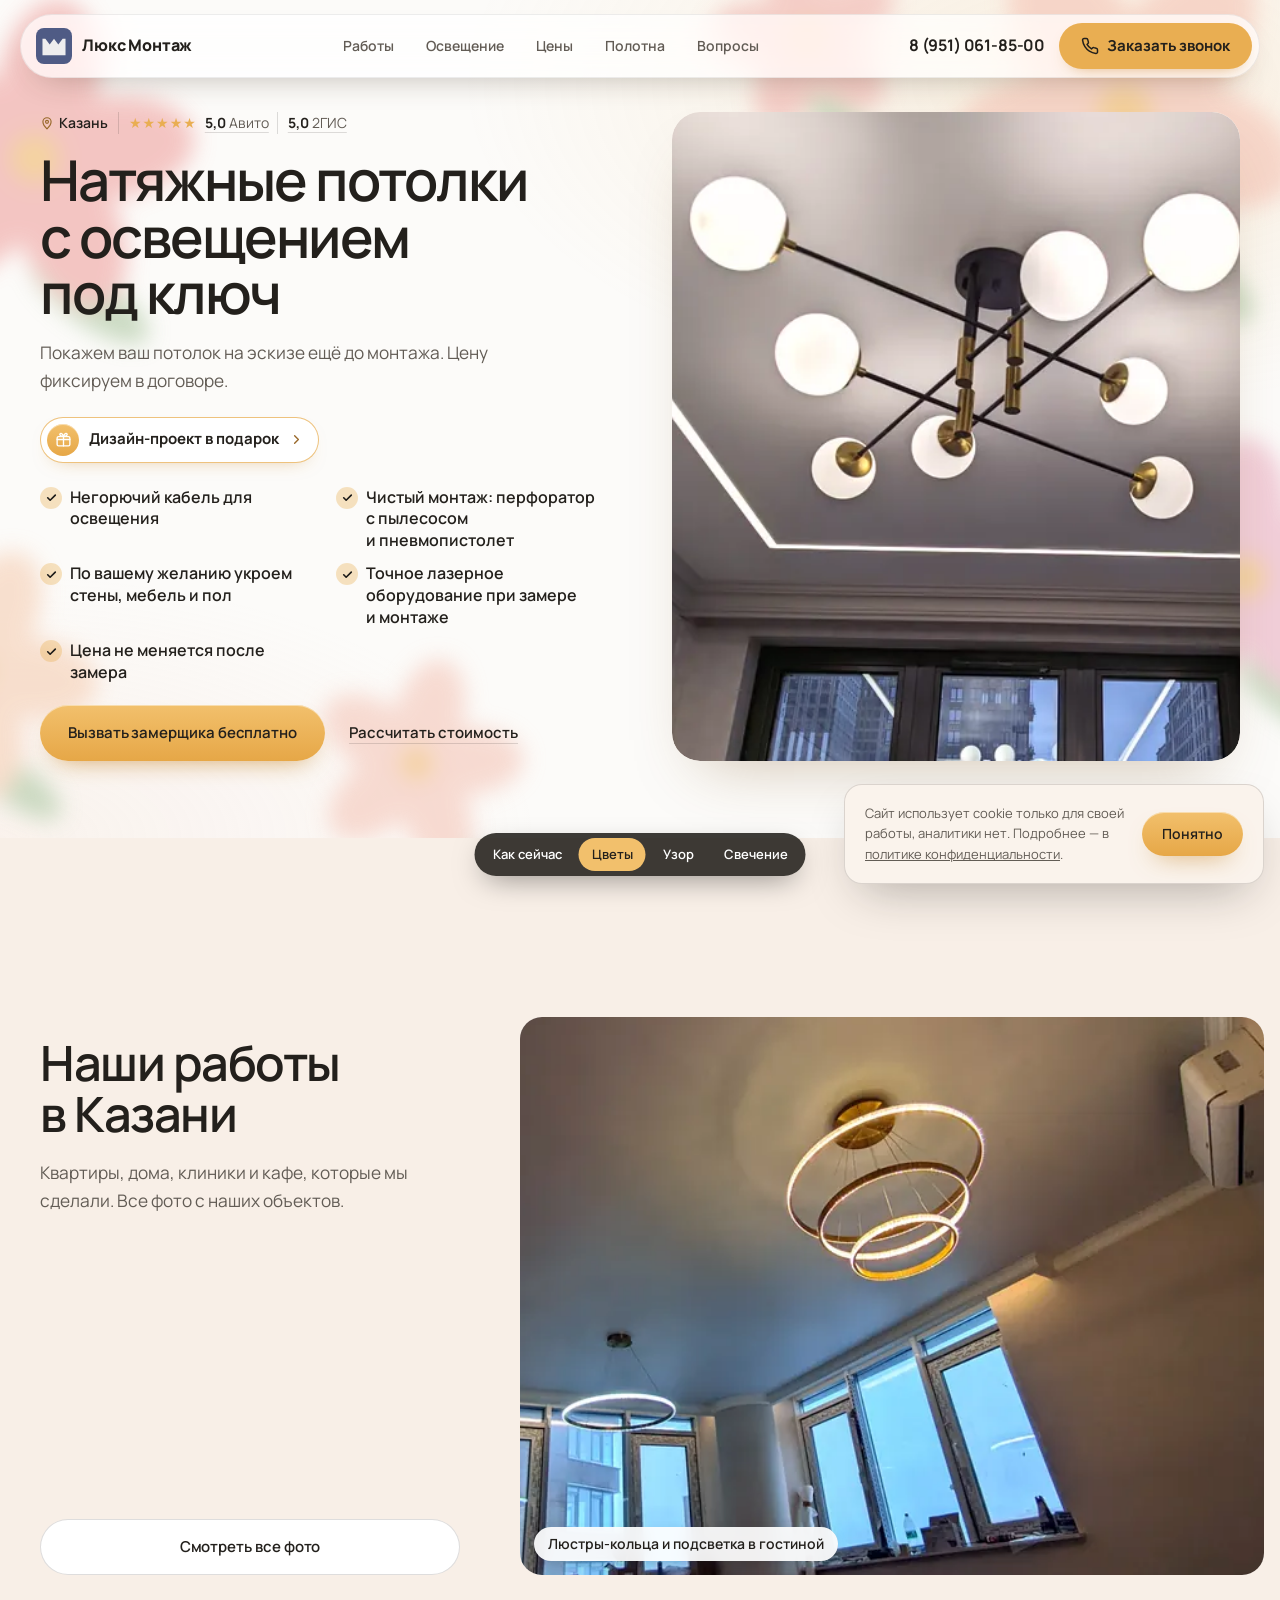
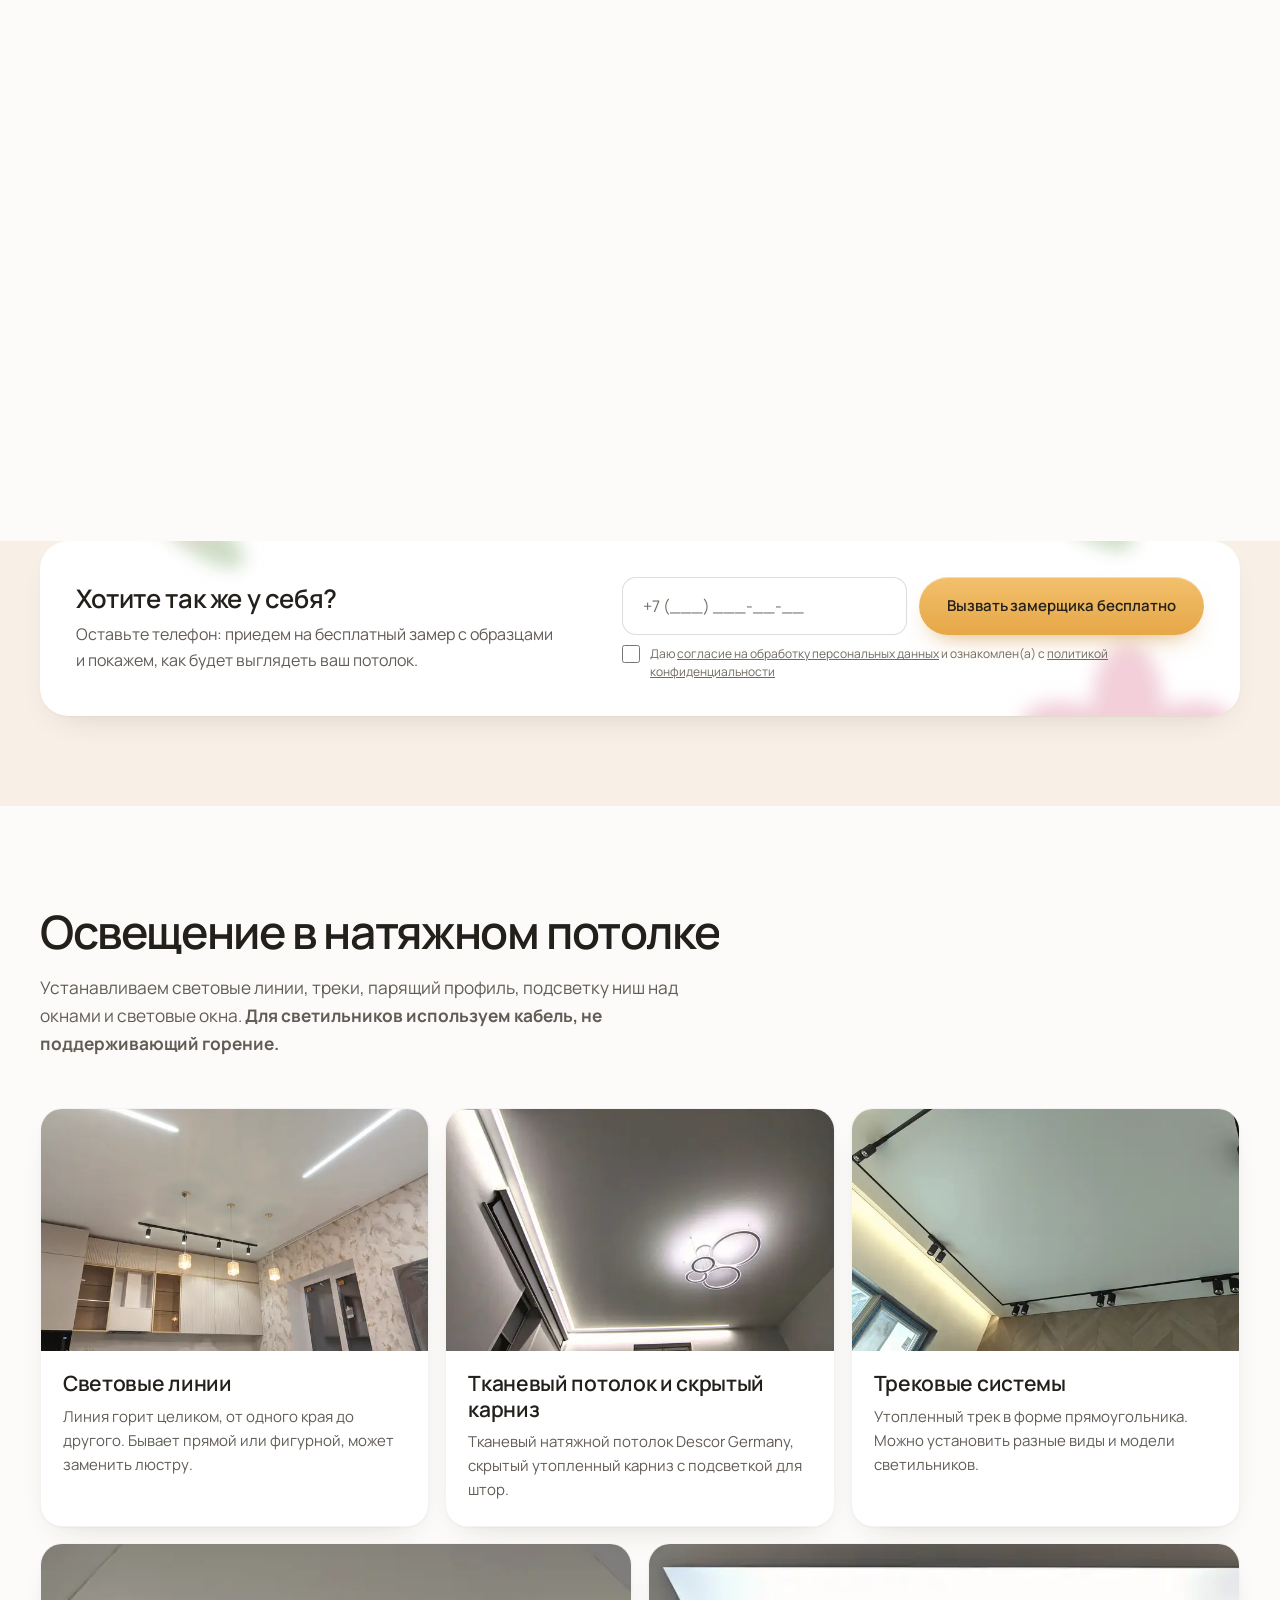
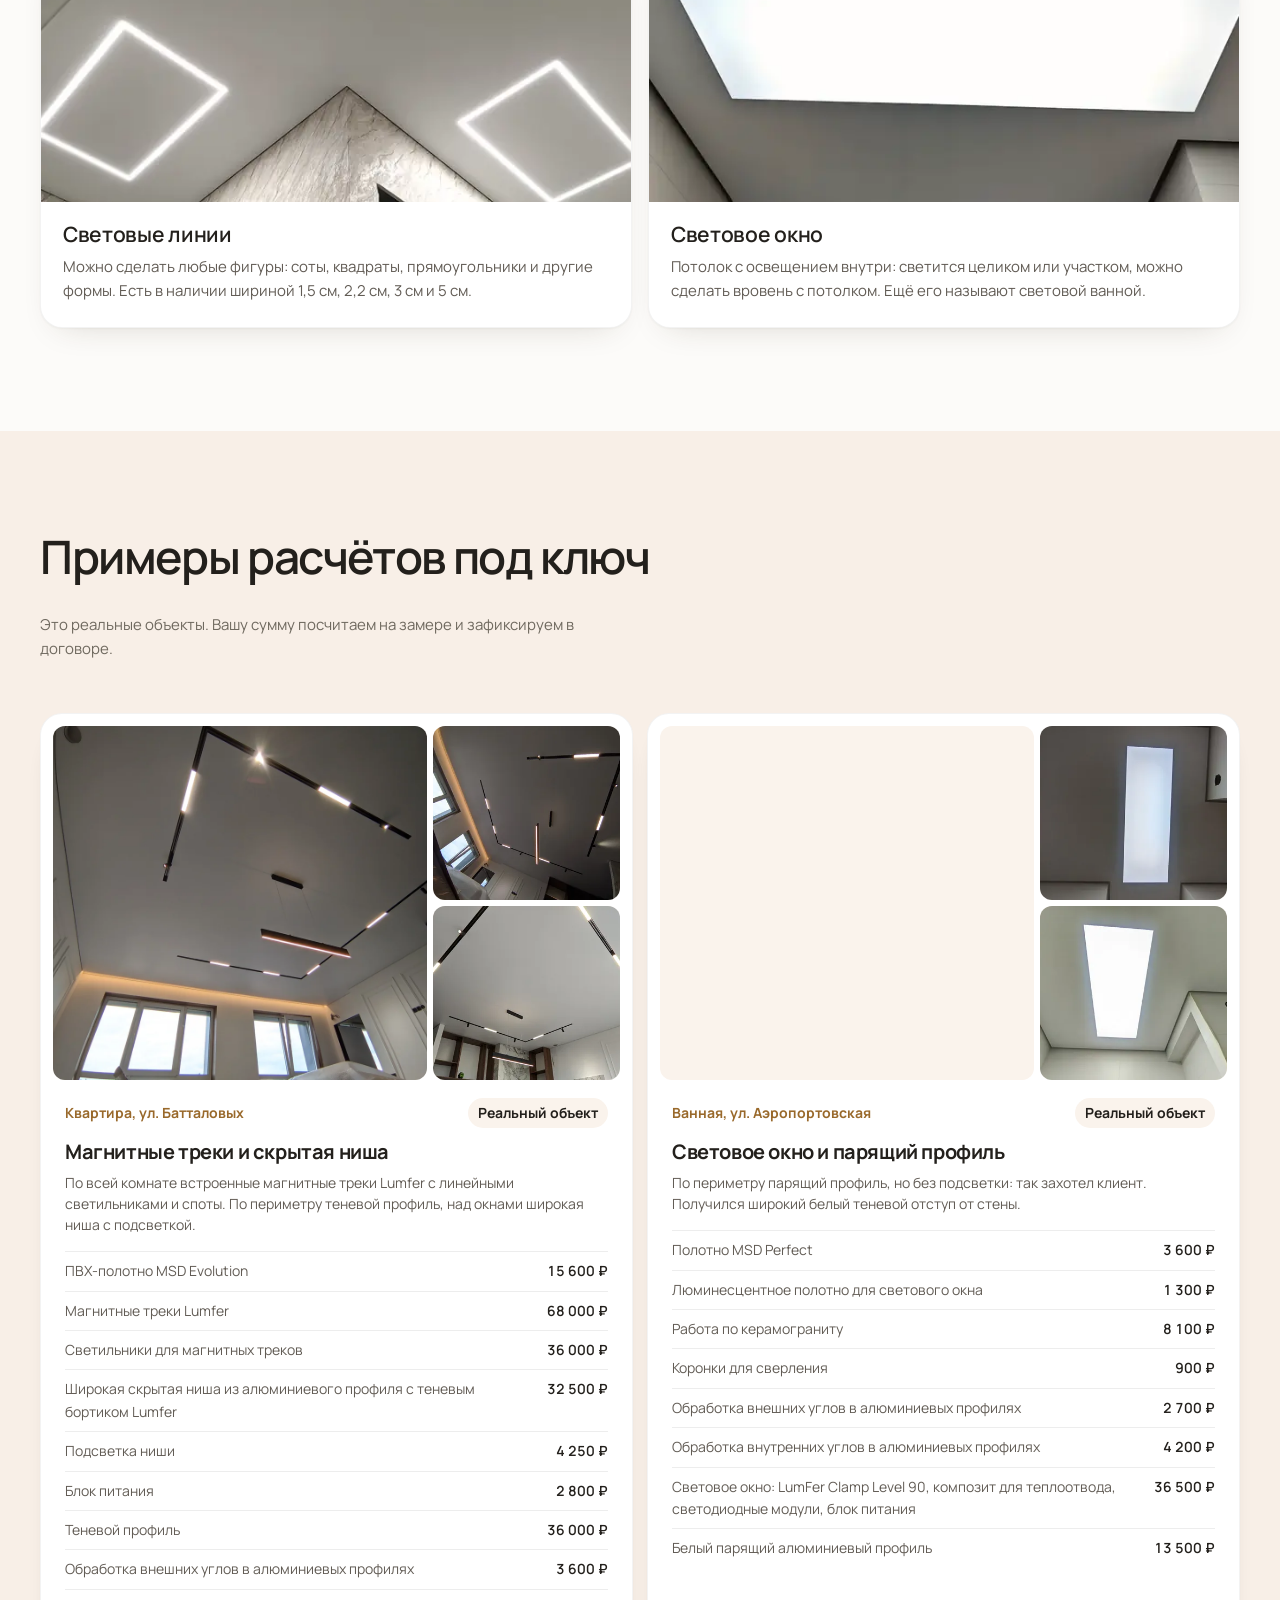
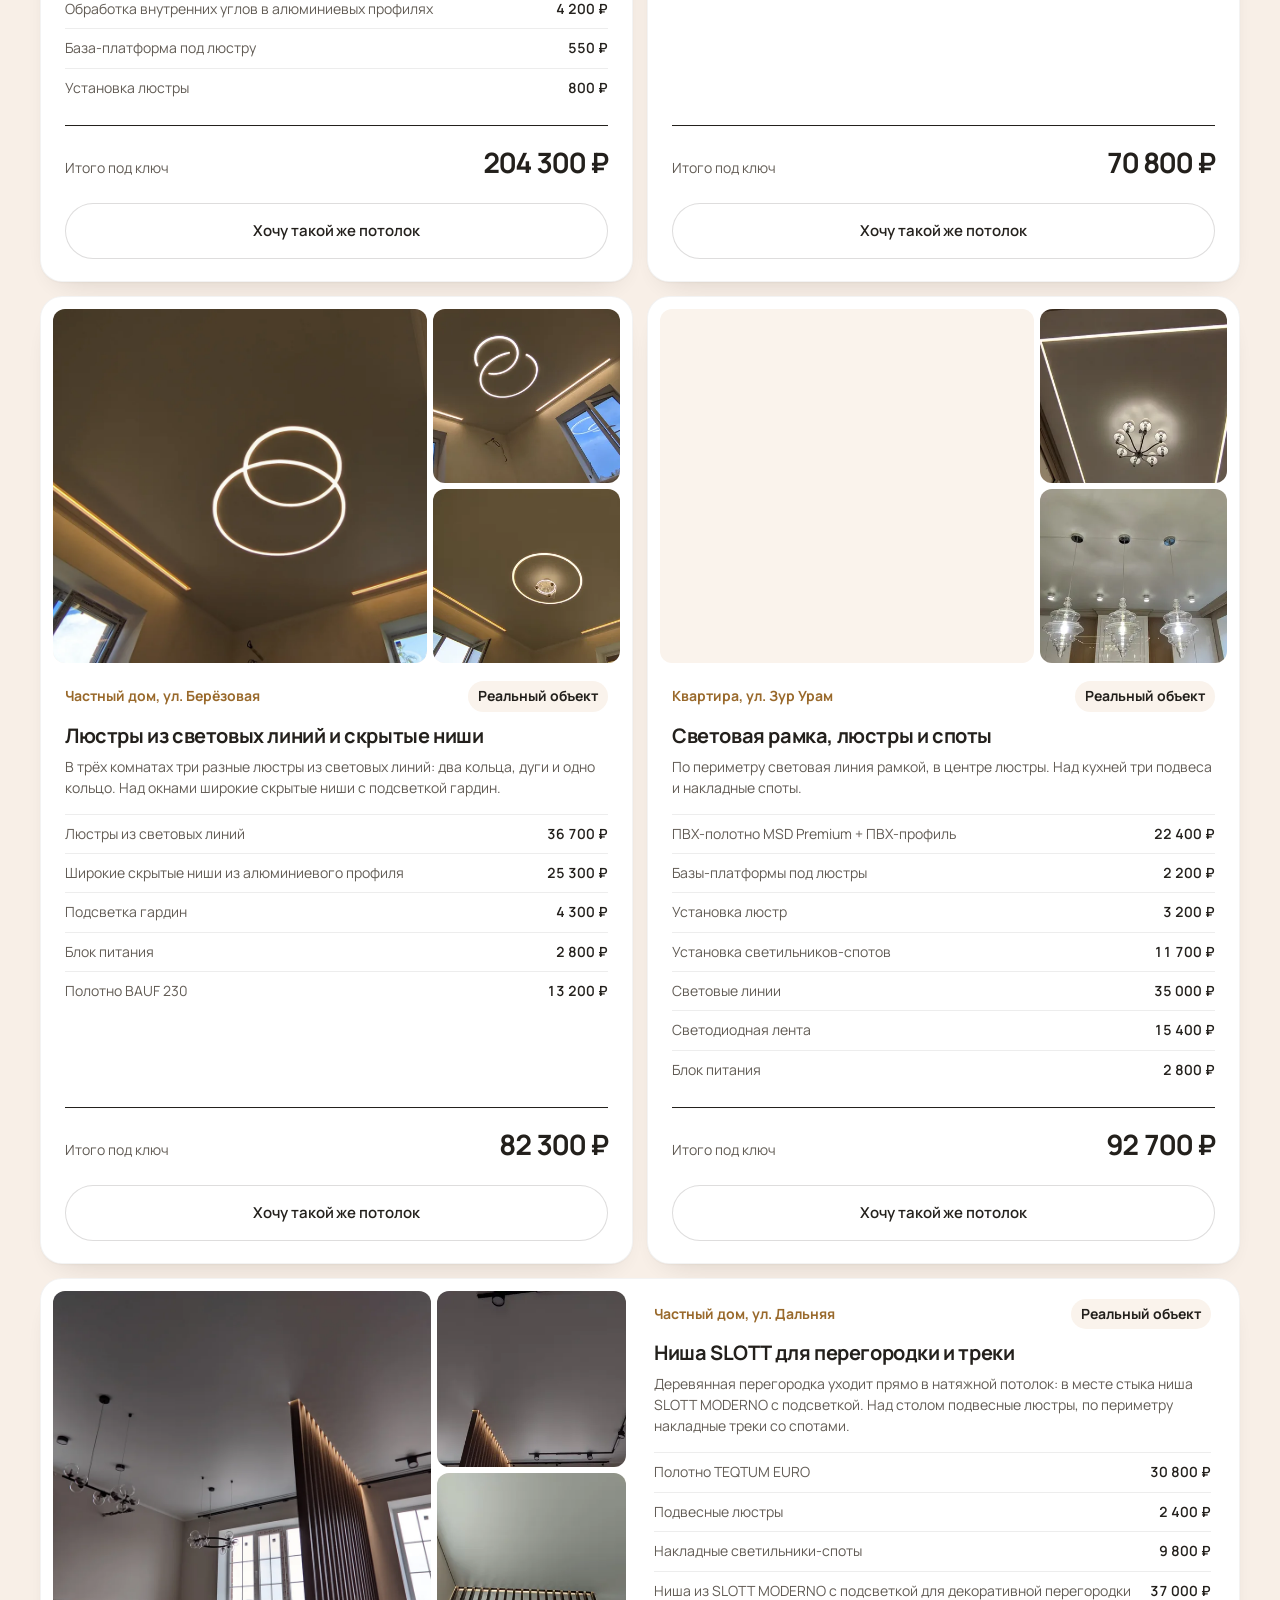
==== commit d0fdd855: "Примерка: цветы на телефоне без плитки Co-Authored-By: Claude Opus 5.5 <noreply@anthropic.com>" ====
--- a/varianty.html
+++ b/varianty.html
@@ -155,7 +155,7 @@
   .v-glow .hero::before, .v-glow .lead-band__card::before { opacity: 1; background-image:
       radial-gradient(520px 380px at 12% 18%, rgba(242, 192, 108, .28), transparent 70%),
       radial-gradient(620px 420px at 92% 85%, rgba(239, 180, 160, .22), transparent 70%); }
-  @media (max-width: 720px) { .v-flowers .hero::before, .v-lines .hero::before { background-size: 100% auto; background-repeat: repeat-y; } }
+  @media (max-width: 720px) { .v-flowers .hero::before, .v-lines .hero::before { background-size: 230% auto; background-position: 70% 0; } }
   .vsw { position: fixed; z-index: 300; left: 50%; bottom: 96px; transform: translateX(-50%); display: flex; gap: 4px; padding: 5px; border-radius: 999px; background: rgba(35, 32, 28, .88); box-shadow: 0 10px 30px -10px rgba(0,0,0,.5); font: 600 13px/1 Manrope, system-ui, sans-serif; }
   .vsw button { border: 0; padding: 10px 13px; border-radius: 999px; background: none; color: #fff; cursor: pointer; font: inherit; white-space: nowrap; }
   .vsw button[aria-pressed="true"] { background: #F2C06C; color: #23201C; }
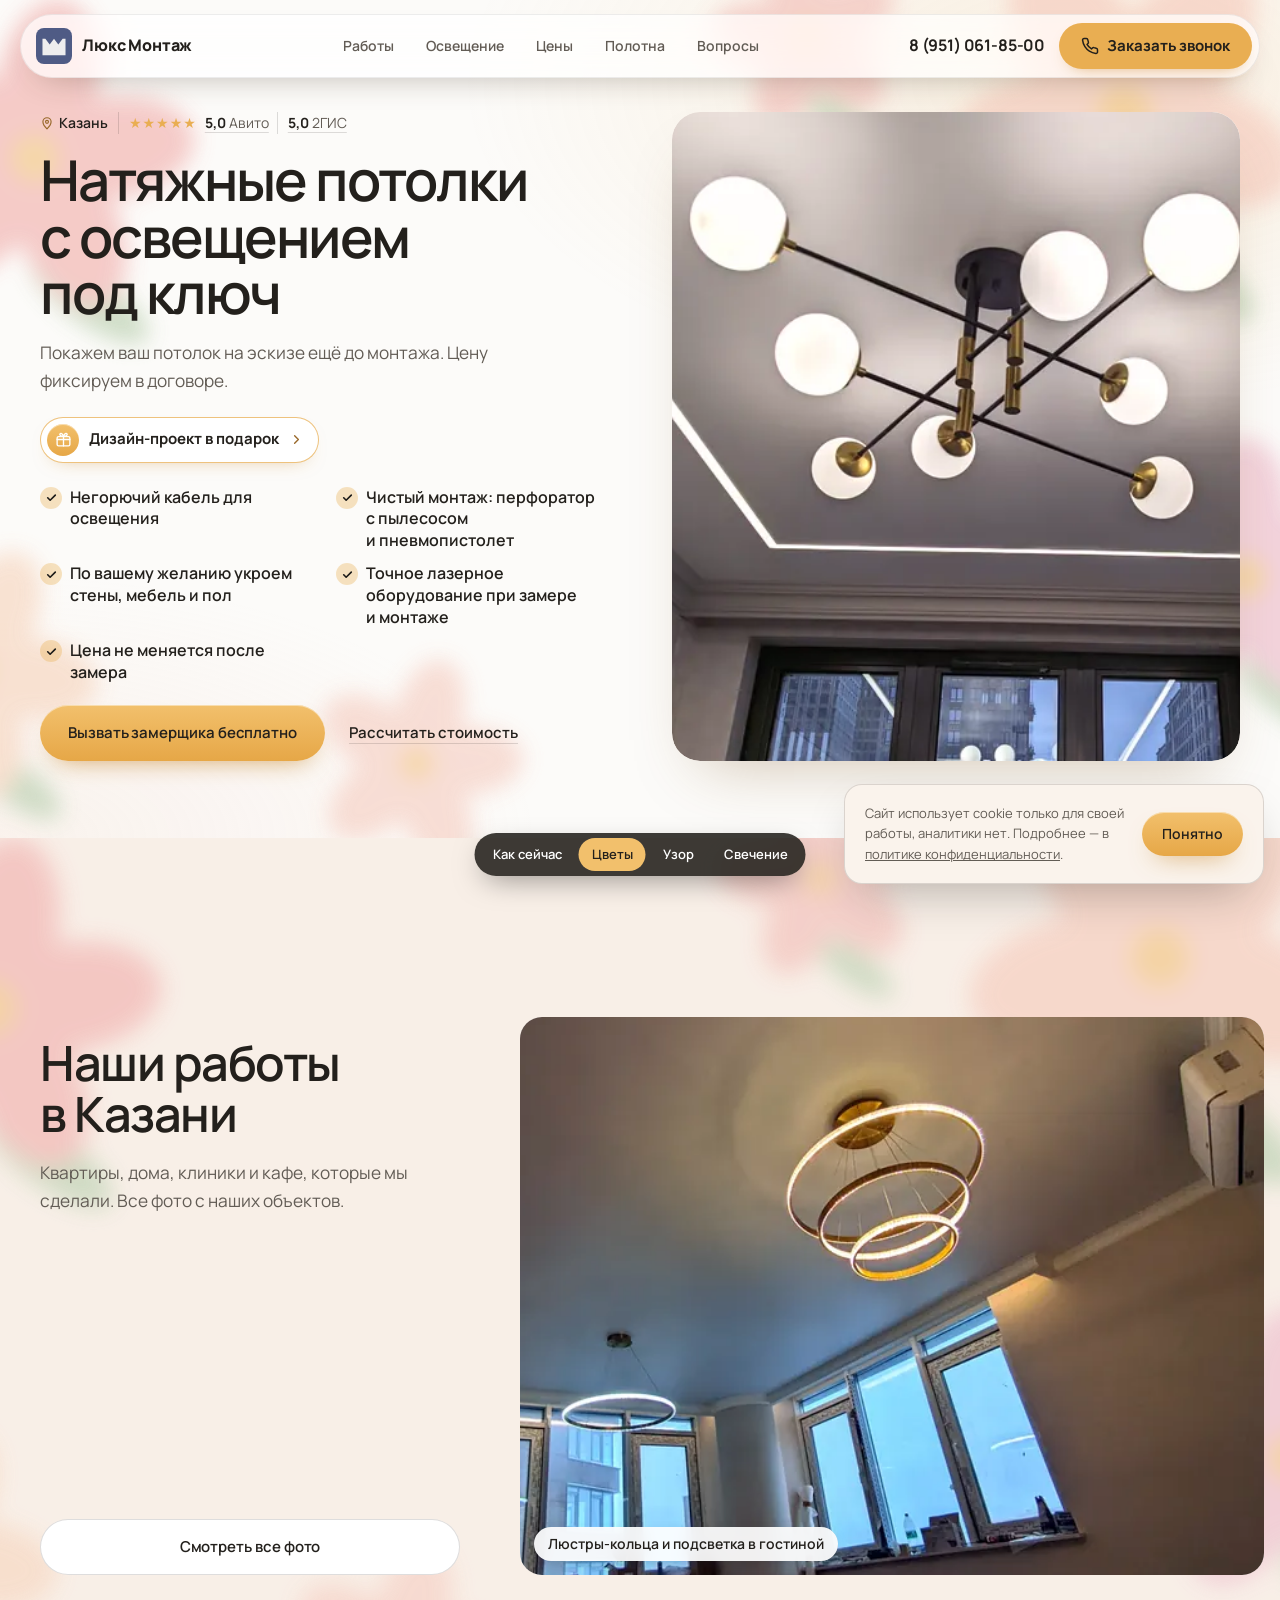
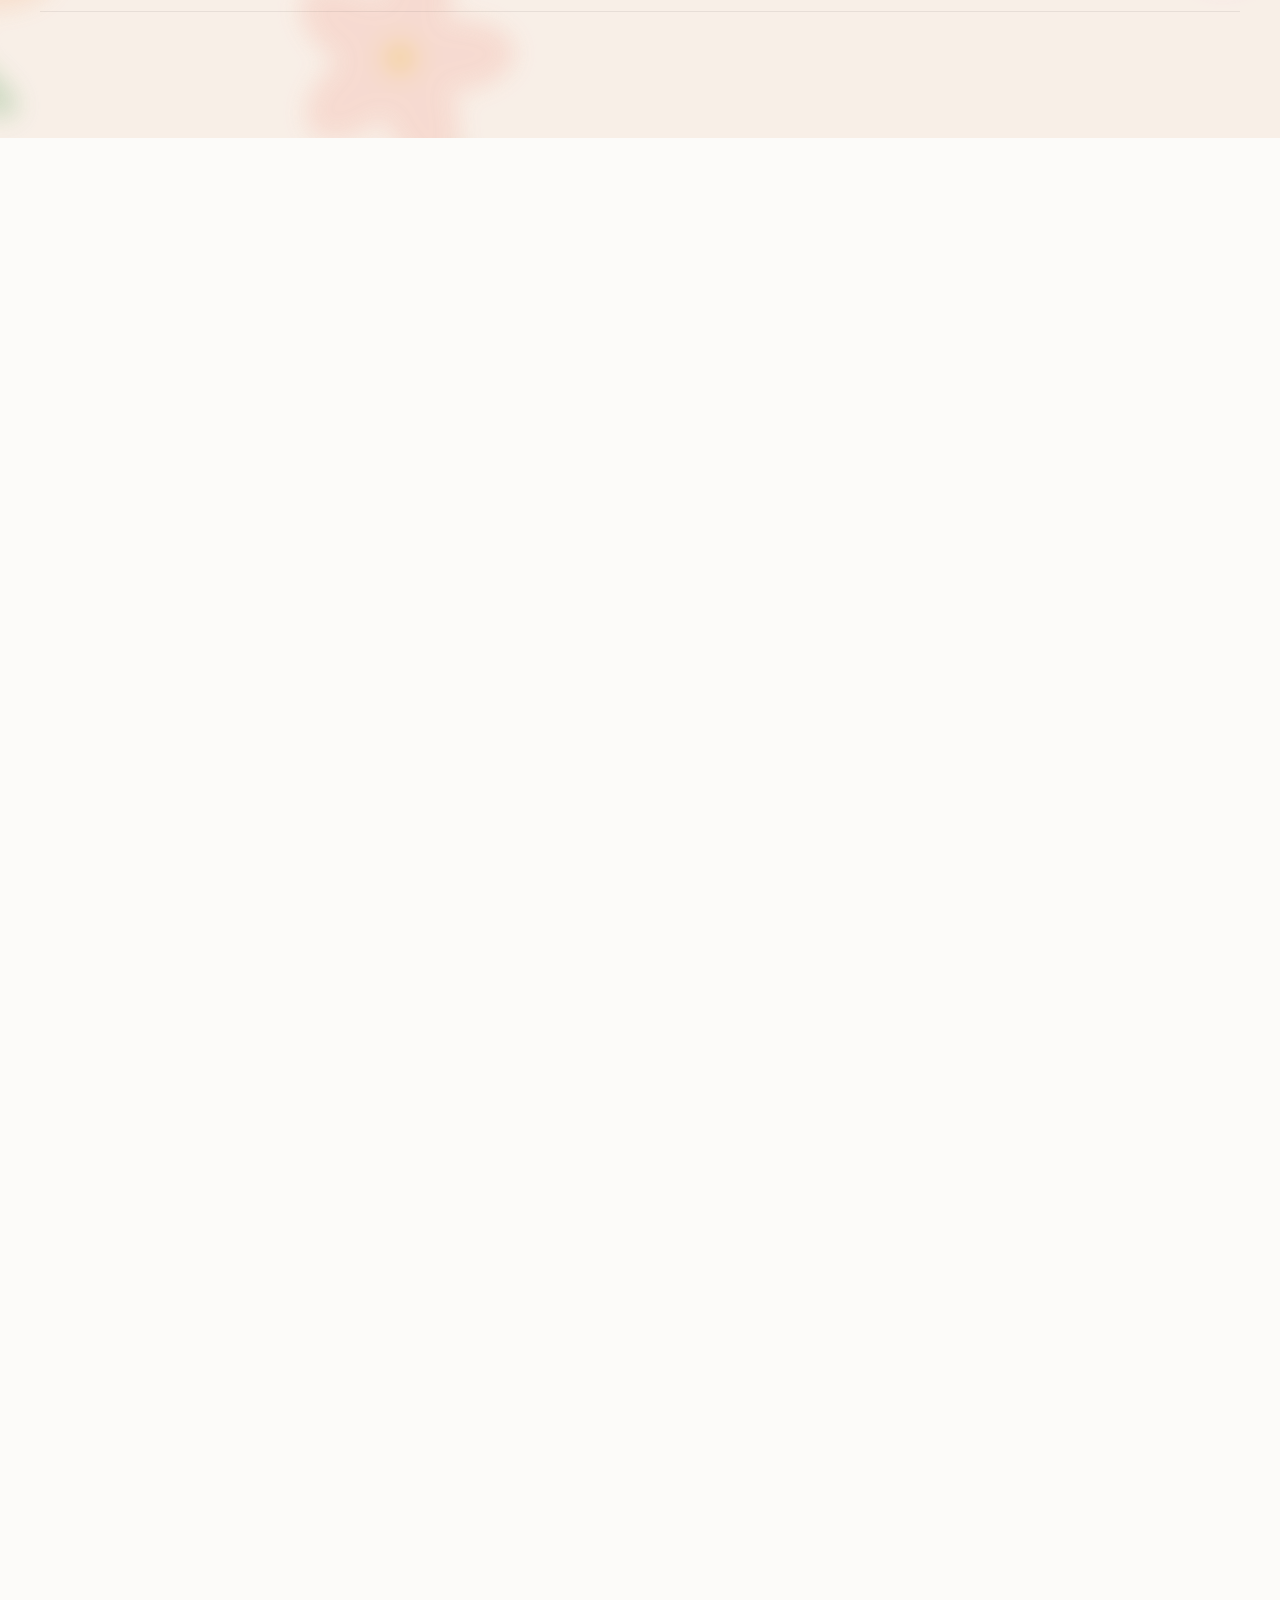
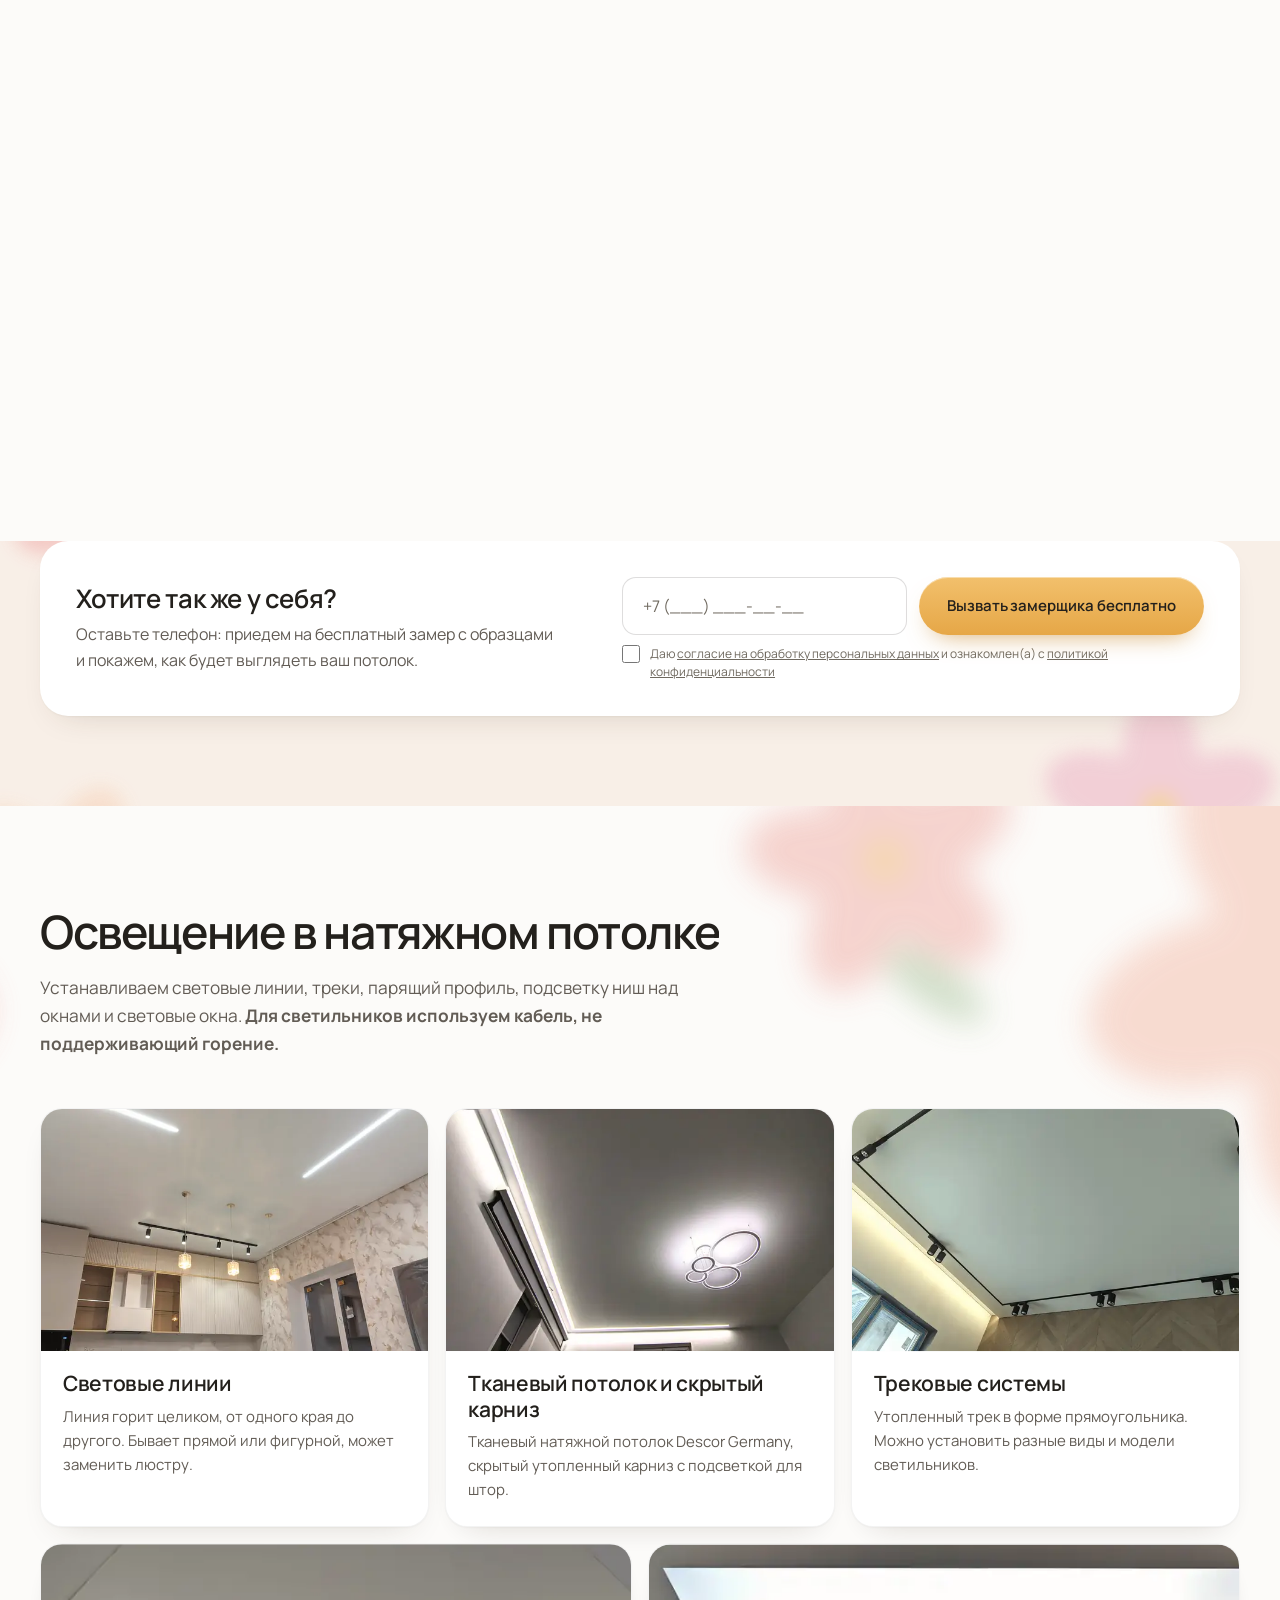
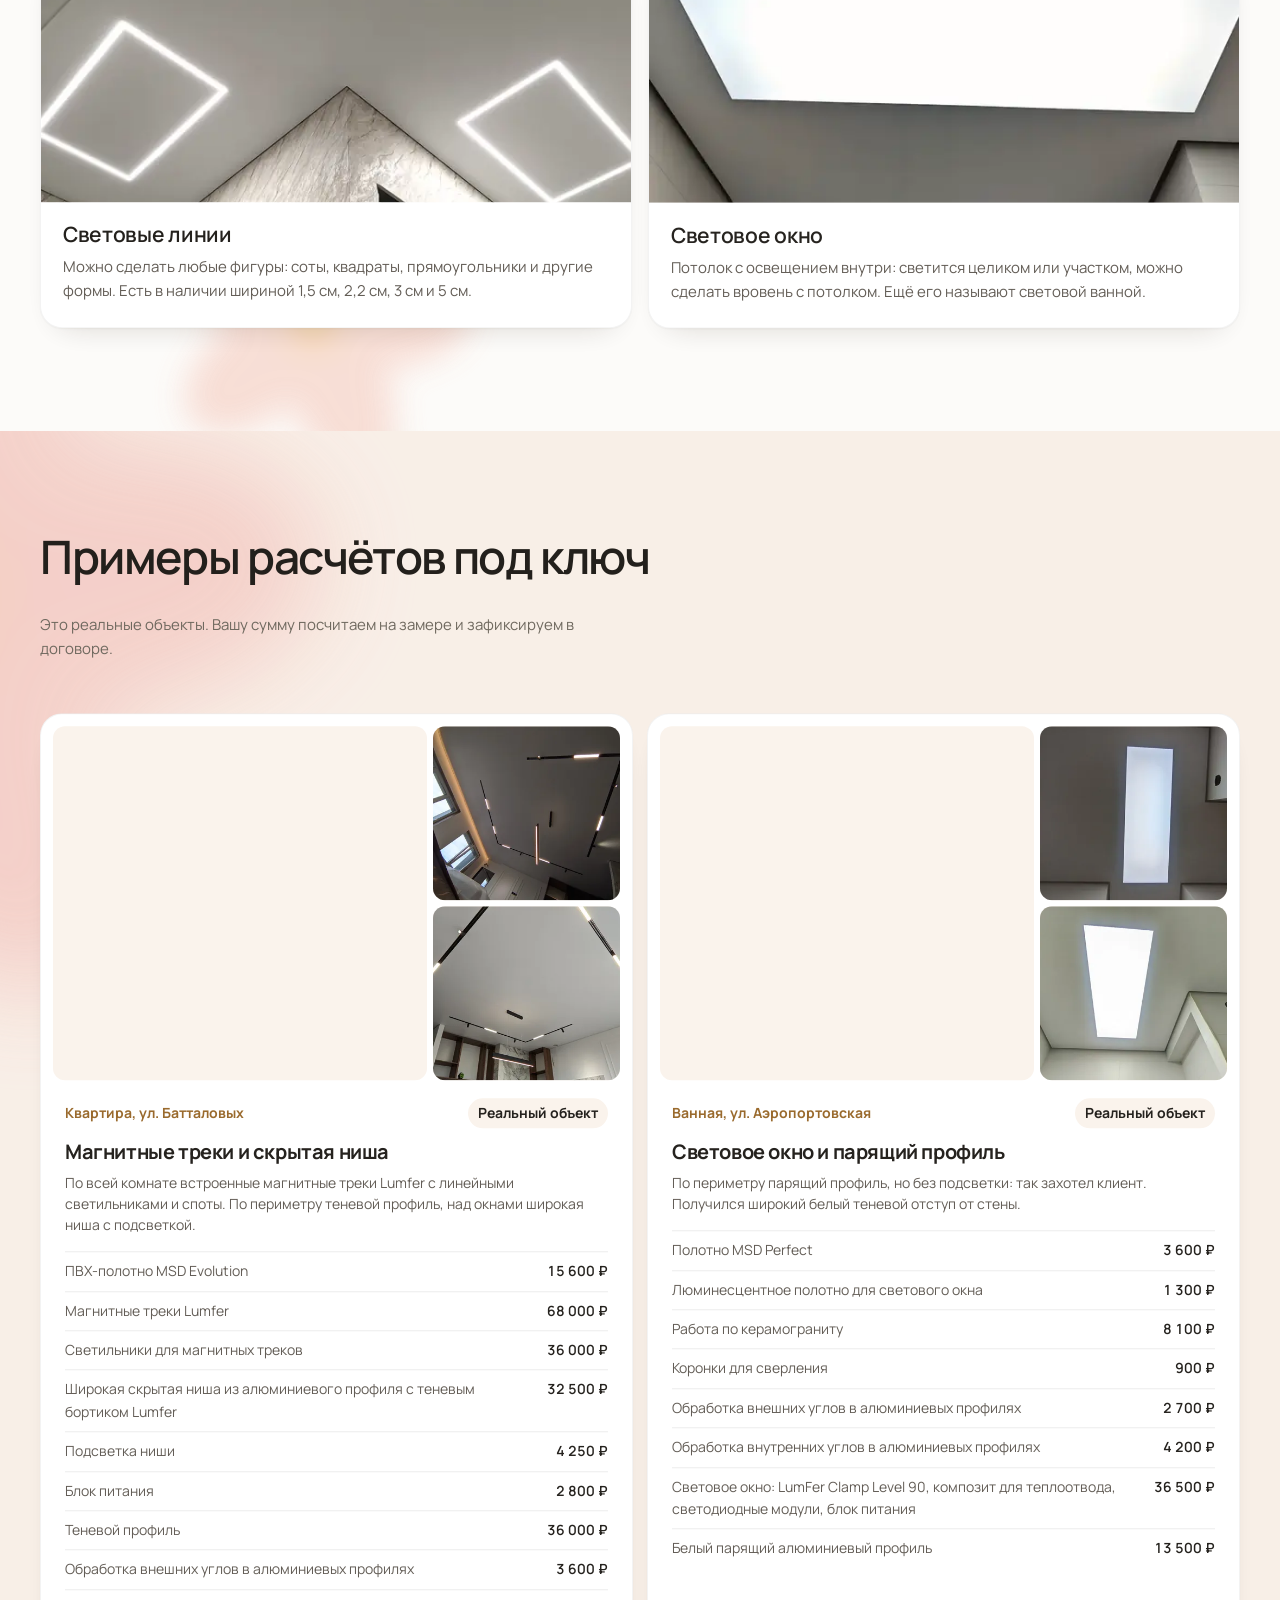
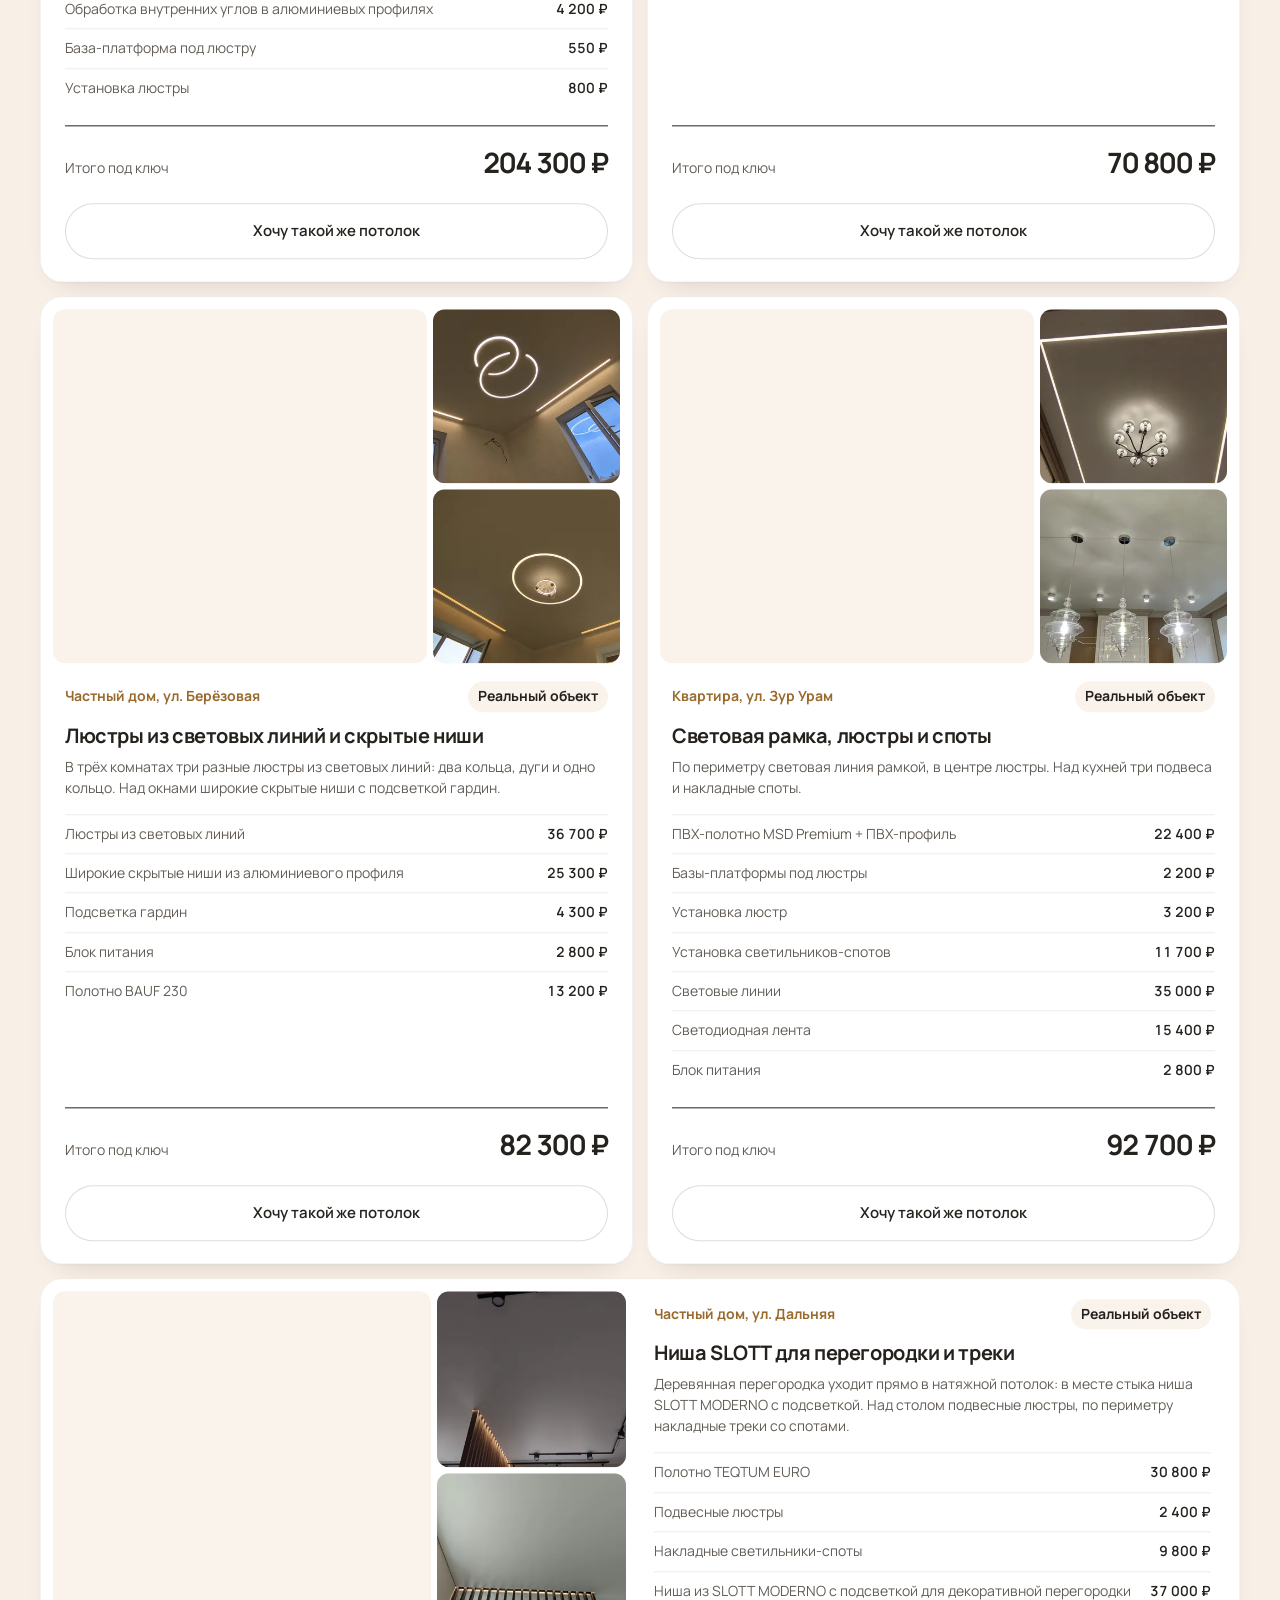
==== commit 639a47ed: "Примерка фонов: варианты на весь сайт Co-Authored-By: Claude Opus 5.5 <noreply@anthropic.com>" ====
--- a/varianty.html
+++ b/varianty.html
@@ -147,15 +147,23 @@
   <link rel="stylesheet" href="js/vendor/lenis.css">
   <link rel="stylesheet" href="css/style.css?v=151">
 <style>
-  /* Примерка фонов. Фон кладём на первый экран и на форму после работ */
-  .hero, .lead-band__card { position: relative; isolation: isolate; }
-  .hero::before, .lead-band__card::before { content: ""; position: absolute; inset: 0; z-index: -1; pointer-events: none; border-radius: inherit; background-repeat: no-repeat; background-size: cover; background-position: center; opacity: 0; transition: opacity .4s; }
-  .v-flowers .hero::before, .v-flowers .lead-band__card::before { background-image: url(img/variants/flowers.svg); opacity: 1; }
-  .v-lines .hero::before, .v-lines .lead-band__card::before { background-image: url(img/variants/lines.svg); opacity: 1; }
-  .v-glow .hero::before, .v-glow .lead-band__card::before { opacity: 1; background-image:
-      radial-gradient(520px 380px at 12% 18%, rgba(242, 192, 108, .28), transparent 70%),
-      radial-gradient(620px 420px at 92% 85%, rgba(239, 180, 160, .22), transparent 70%); }
-  @media (max-width: 720px) { .v-flowers .hero::before, .v-lines .hero::before { background-size: 230% auto; background-position: 70% 0; } }
+  /* Примерка фонов по всему сайту: слой под содержимым каждого блока */
+  .hero, .section, .works, .lead-band, .footer { position: relative; isolation: isolate; }
+  .hero::before, .section::before, .works::before, .lead-band::before, .footer::before {
+    content: ""; position: absolute; inset: 0; z-index: -1; pointer-events: none;
+    background-repeat: no-repeat; background-size: cover; background-position: center; opacity: 0; transition: opacity .4s;
+  }
+  /* чётные блоки — зеркально, чтобы рисунок не повторялся один в один */
+  .section:nth-of-type(even)::before, .footer::before { transform: scaleX(-1); }
+  .v-flowers .hero::before, .v-flowers .section::before, .v-flowers .works::before, .v-flowers .lead-band::before, .v-flowers .footer::before { background-image: url(img/variants/flowers.svg); opacity: .9; }
+  .v-lines .hero::before, .v-lines .section::before, .v-lines .works::before, .v-lines .lead-band::before, .v-lines .footer::before { background-image: url(img/variants/lines.svg); opacity: 1; }
+  .v-glow .hero::before, .v-glow .section::before, .v-glow .works::before, .v-glow .lead-band::before, .v-glow .footer::before { opacity: 1; background-image:
+      radial-gradient(560px 400px at 10% 15%, rgba(242, 192, 108, .26), transparent 70%),
+      radial-gradient(640px 440px at 92% 88%, rgba(239, 180, 160, .2), transparent 70%); }
+  @media (max-width: 720px) {
+    .v-flowers .hero::before, .v-flowers .section::before, .v-flowers .works::before, .v-flowers .footer::before { background-size: 230% auto; background-position: 70% 0; }
+    .v-lines .hero::before, .v-lines .section::before, .v-lines .works::before, .v-lines .footer::before { background-size: 170% auto; background-position: center top; background-repeat: repeat-y; }
+  }
   .vsw { position: fixed; z-index: 300; left: 50%; bottom: 96px; transform: translateX(-50%); display: flex; gap: 4px; padding: 5px; border-radius: 999px; background: rgba(35, 32, 28, .88); box-shadow: 0 10px 30px -10px rgba(0,0,0,.5); font: 600 13px/1 Manrope, system-ui, sans-serif; }
   .vsw button { border: 0; padding: 10px 13px; border-radius: 999px; background: none; color: #fff; cursor: pointer; font: inherit; white-space: nowrap; }
   .vsw button[aria-pressed="true"] { background: #F2C06C; color: #23201C; }
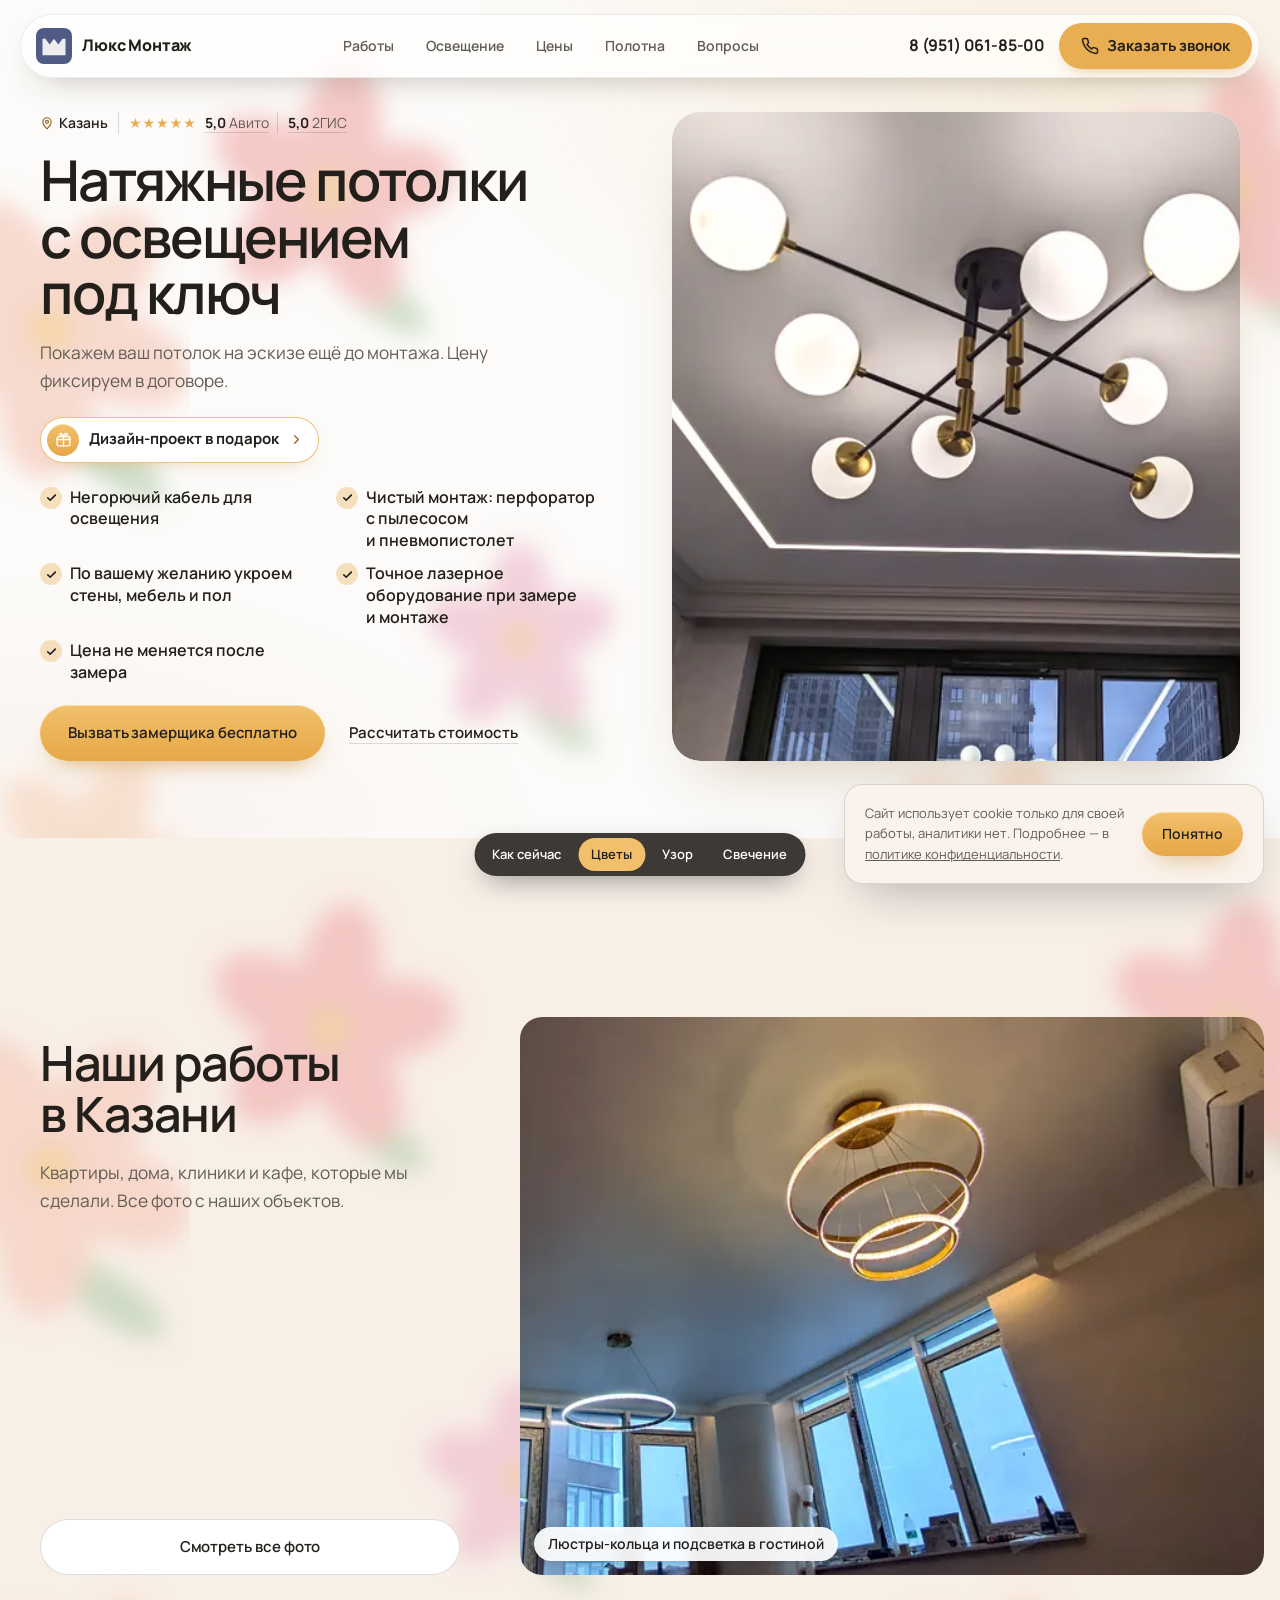
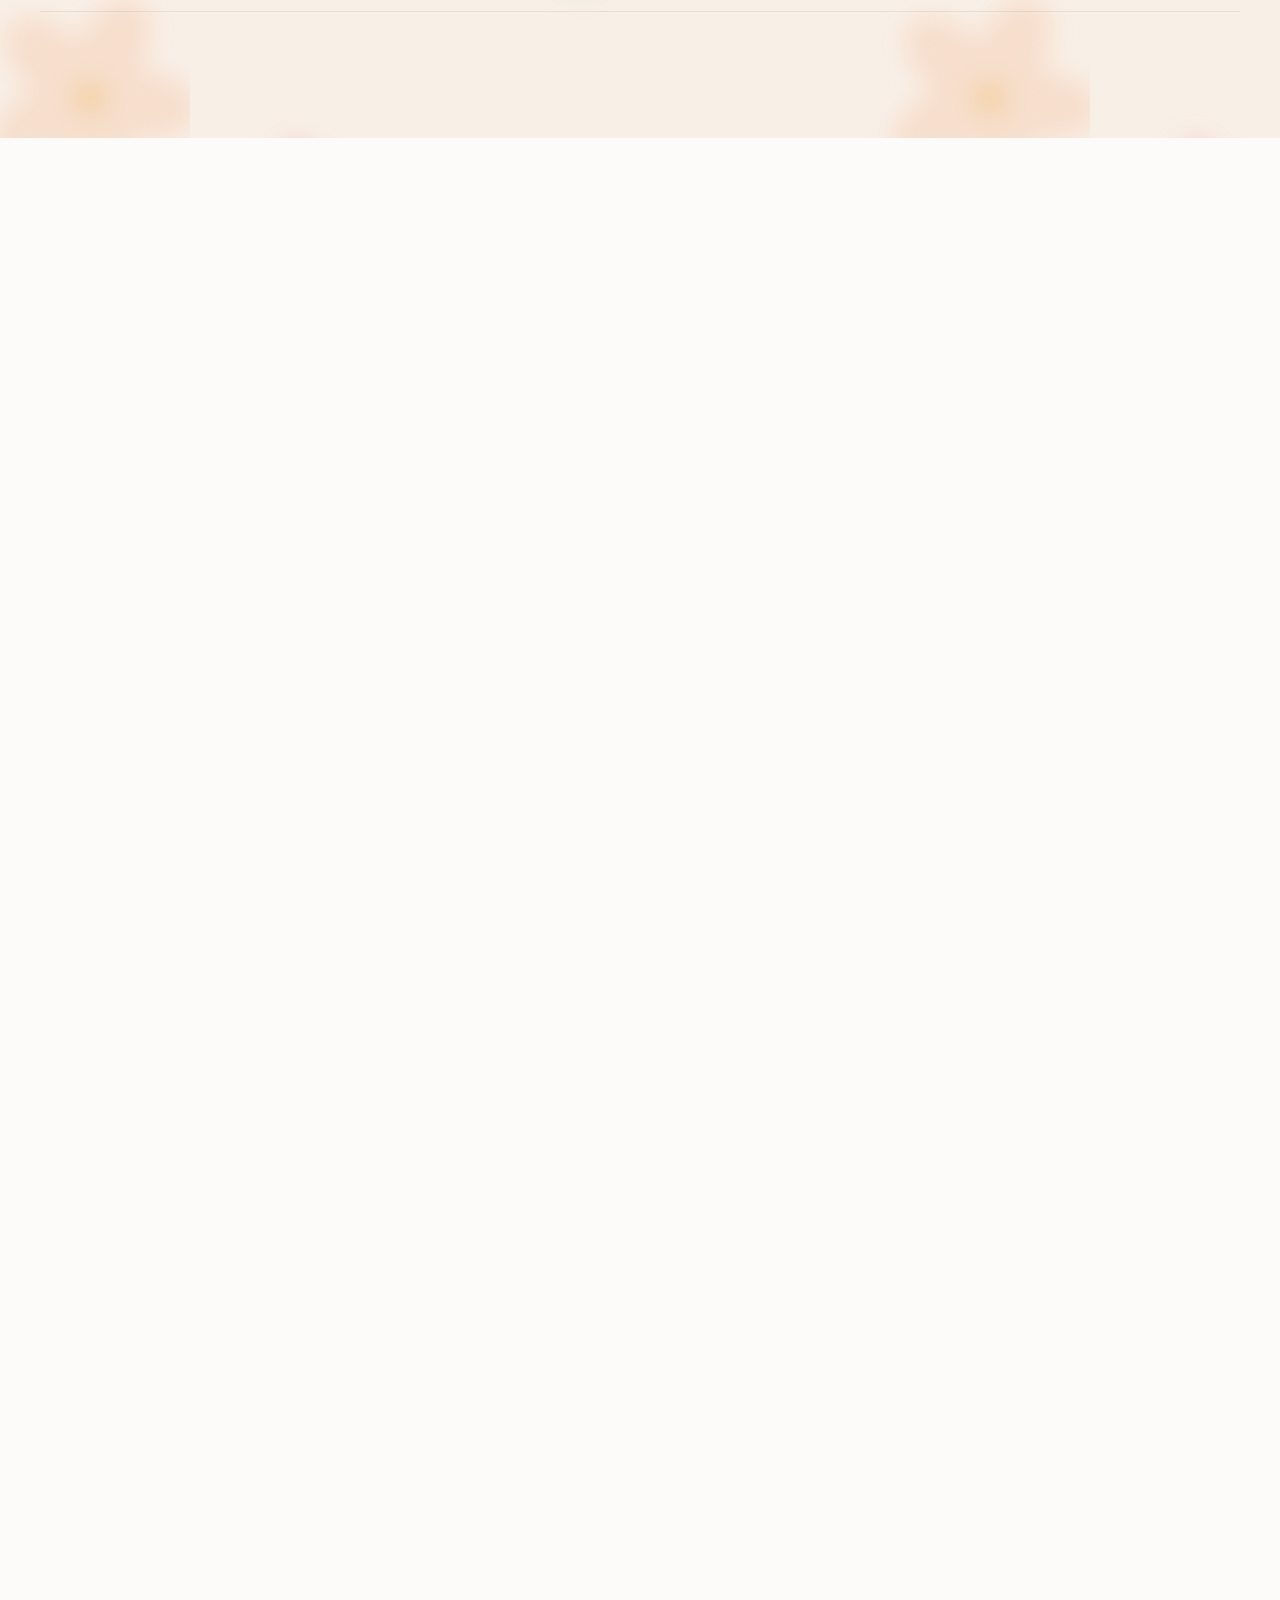
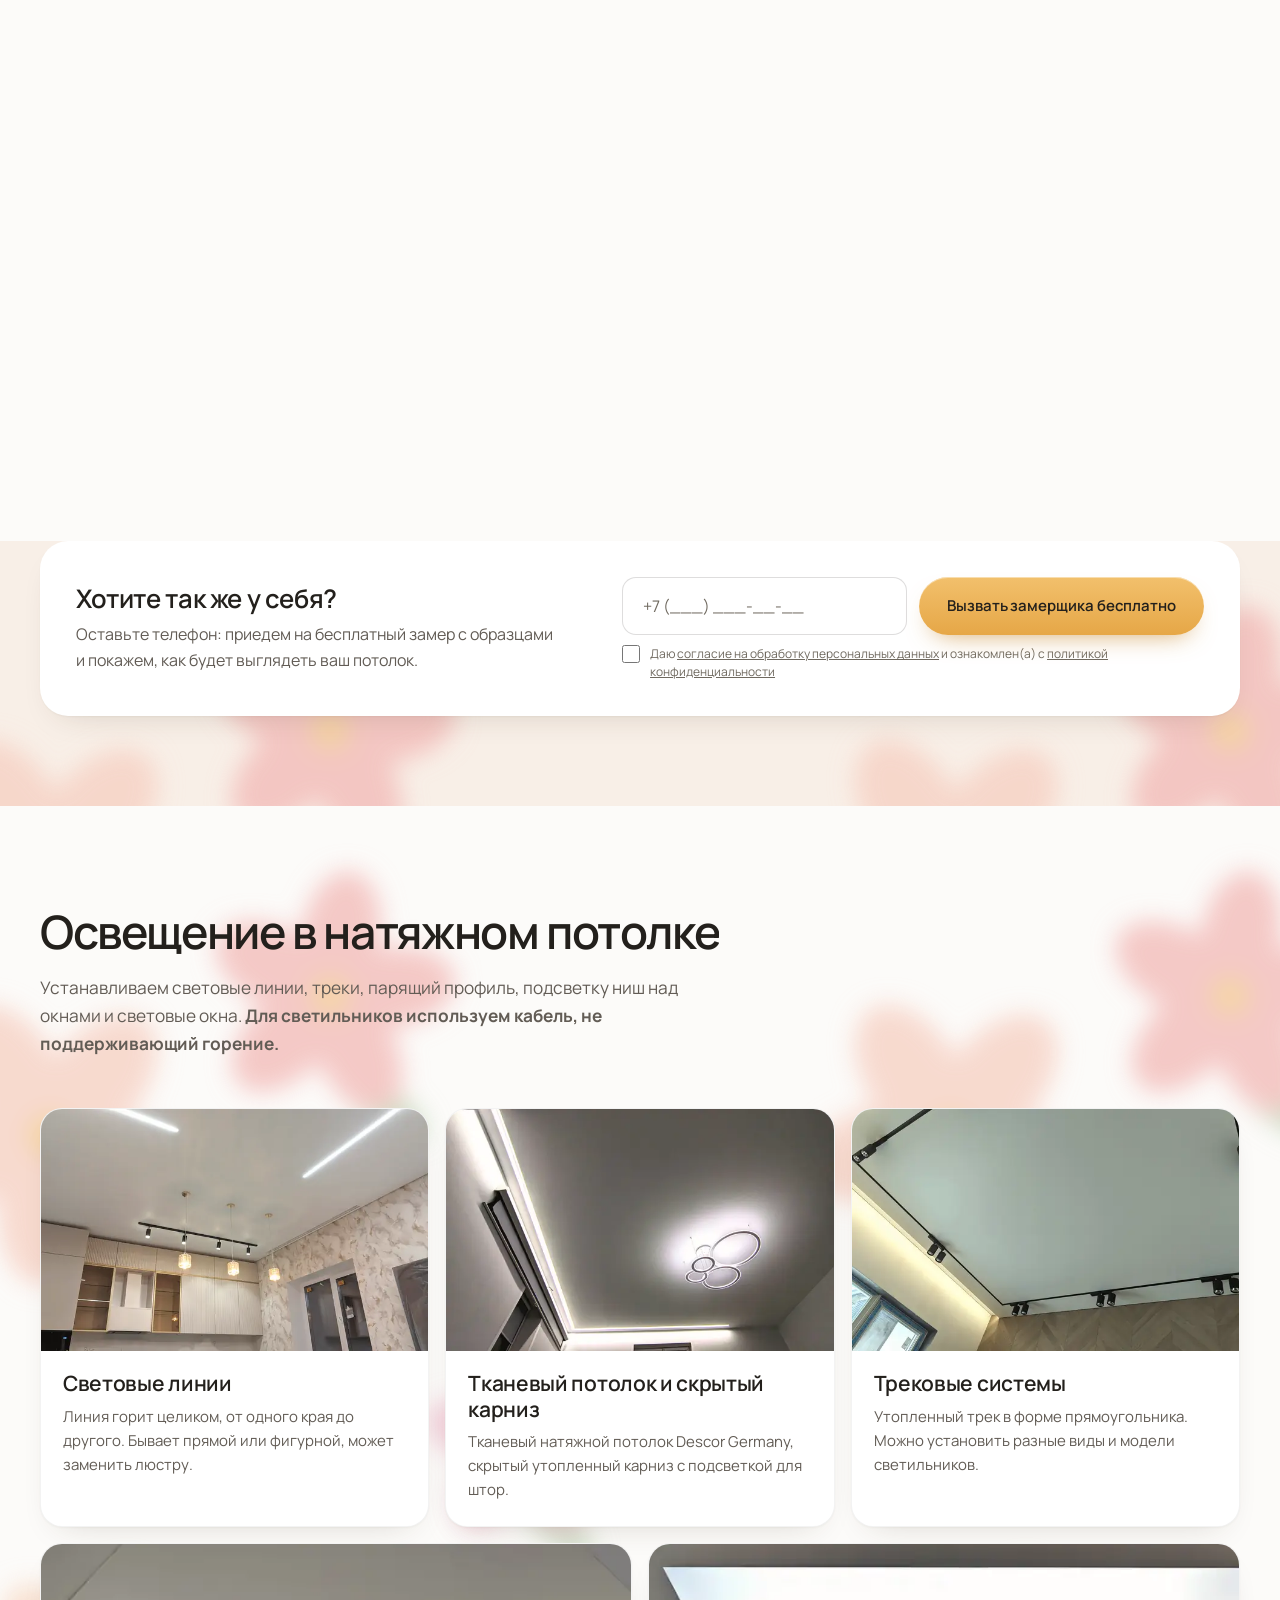
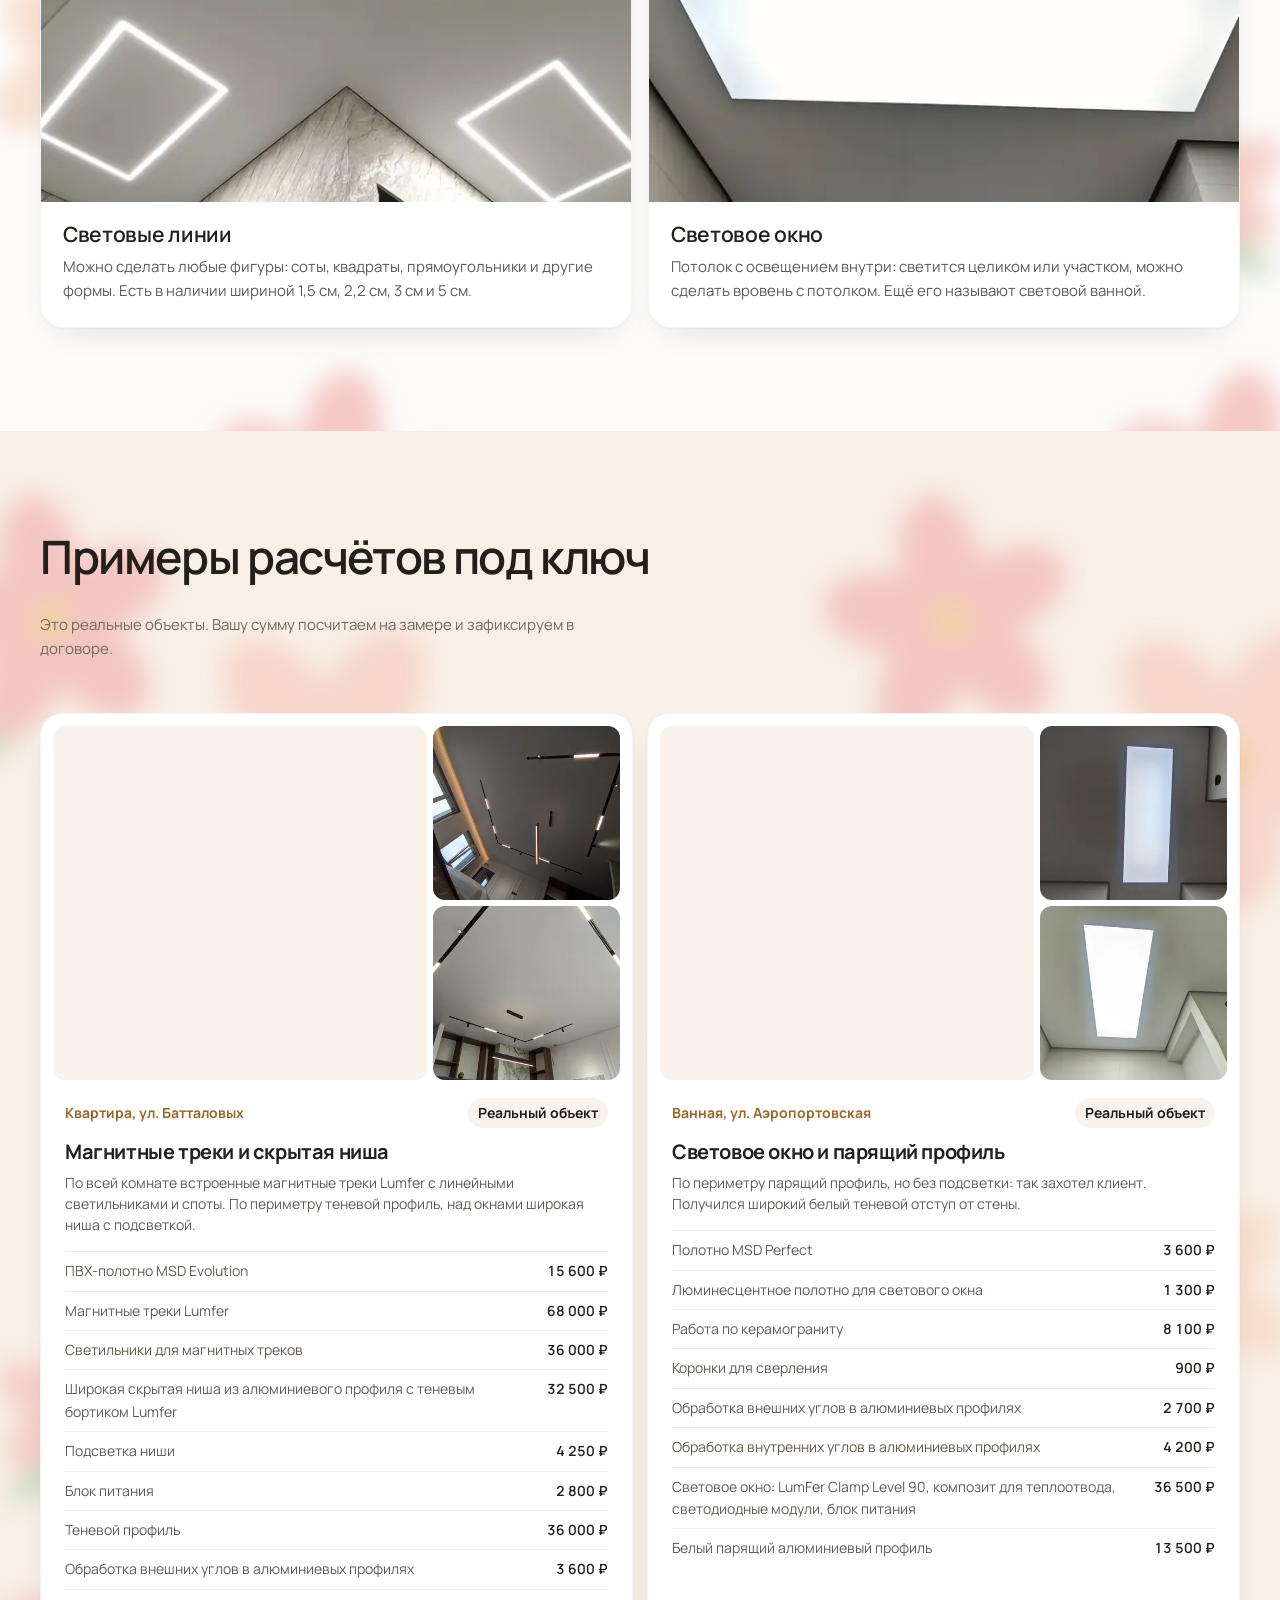
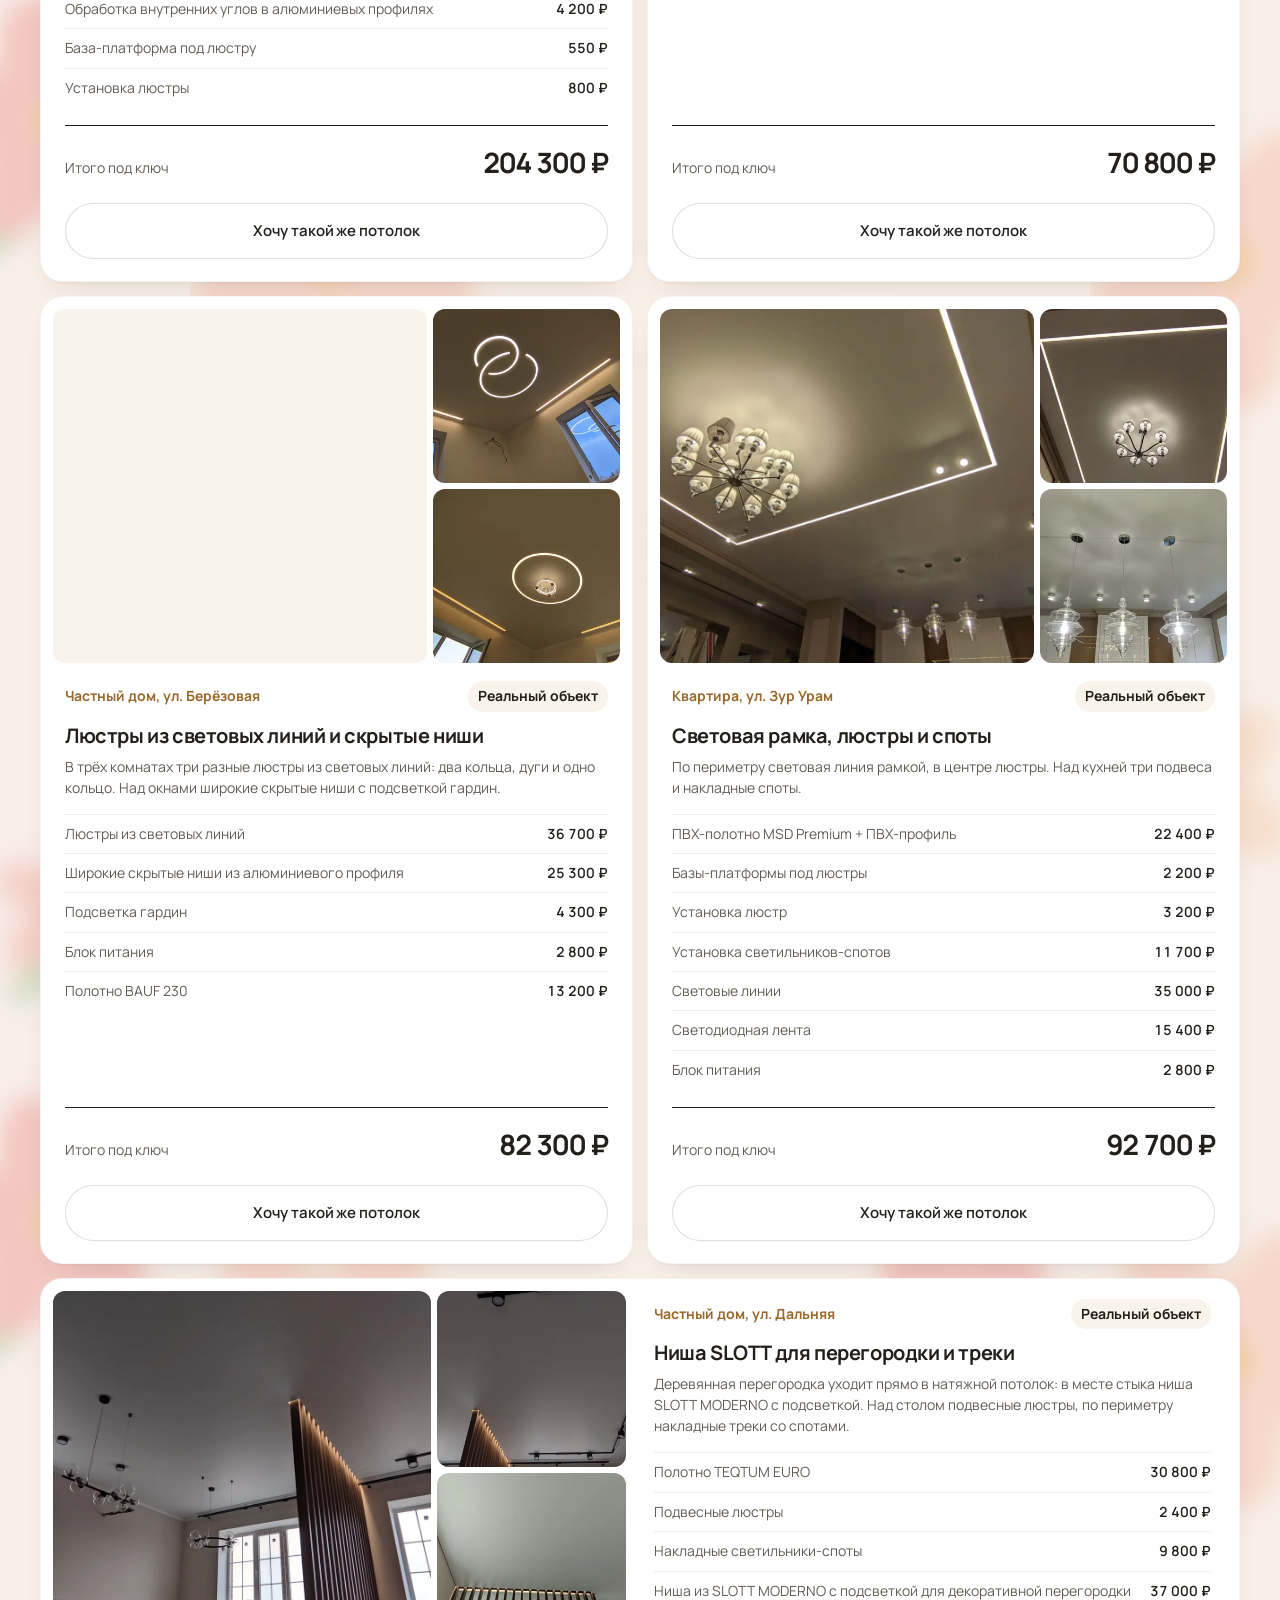
==== commit d8a44f1b: "Примерка: фоны повторяются по всей высоте каждого блока Co-Authored-By: Claude Opus 5.5 <noreply@ant" ====
--- a/varianty.html
+++ b/varianty.html
@@ -155,14 +155,17 @@
   }
   /* чётные блоки — зеркально, чтобы рисунок не повторялся один в один */
   .section:nth-of-type(even)::before, .footer::before { transform: scaleX(-1); }
-  .v-flowers .hero::before, .v-flowers .section::before, .v-flowers .works::before, .v-flowers .lead-band::before, .v-flowers .footer::before { background-image: url(img/variants/flowers.svg); opacity: .9; }
-  .v-lines .hero::before, .v-lines .section::before, .v-lines .works::before, .v-lines .lead-band::before, .v-lines .footer::before { background-image: url(img/variants/lines.svg); opacity: 1; }
-  .v-glow .hero::before, .v-glow .section::before, .v-glow .works::before, .v-glow .lead-band::before, .v-glow .footer::before { opacity: 1; background-image:
+  .v-flowers .hero::before, .v-flowers .section::before, .v-flowers .works::before, .v-flowers .lead-band::before, .v-flowers .footer::before { background-image: url(img/variants/flowers-tile.svg); opacity: 1; }
+  .v-lines .hero::before, .v-lines .section::before, .v-lines .works::before, .v-lines .lead-band::before, .v-lines .footer::before { background-image: url(img/variants/lines-tile.svg); opacity: 1; }
+  .v-flowers :is(.hero, .section, .works, .lead-band, .footer)::before,
+  .v-lines :is(.hero, .section, .works, .lead-band, .footer)::before { background-repeat: repeat; background-size: 900px auto; background-position: center top; }
+  .v-glow .hero::before, .v-glow .section::before, .v-glow .works::before, .v-glow .lead-band::before, .v-glow .footer::before { opacity: 1; background-repeat: no-repeat; background-size: 100% 100%; background-image:
       radial-gradient(560px 400px at 10% 15%, rgba(242, 192, 108, .26), transparent 70%),
-      radial-gradient(640px 440px at 92% 88%, rgba(239, 180, 160, .2), transparent 70%); }
+      radial-gradient(640px 440px at 92% 60%, rgba(239, 180, 160, .2), transparent 70%),
+      radial-gradient(520px 380px at 20% 95%, rgba(242, 192, 108, .2), transparent 70%); }
   @media (max-width: 720px) {
-    .v-flowers .hero::before, .v-flowers .section::before, .v-flowers .works::before, .v-flowers .footer::before { background-size: 230% auto; background-position: 70% 0; }
-    .v-lines .hero::before, .v-lines .section::before, .v-lines .works::before, .v-lines .footer::before { background-size: 170% auto; background-position: center top; background-repeat: repeat-y; }
+    .v-flowers :is(.hero, .section, .works, .lead-band, .footer)::before,
+    .v-lines :is(.hero, .section, .works, .lead-band, .footer)::before { background-size: 520px auto; }
   }
   .vsw { position: fixed; z-index: 300; left: 50%; bottom: 96px; transform: translateX(-50%); display: flex; gap: 4px; padding: 5px; border-radius: 999px; background: rgba(35, 32, 28, .88); box-shadow: 0 10px 30px -10px rgba(0,0,0,.5); font: 600 13px/1 Manrope, system-ui, sans-serif; }
   .vsw button { border: 0; padding: 10px 13px; border-radius: 999px; background: none; color: #fff; cursor: pointer; font: inherit; white-space: nowrap; }
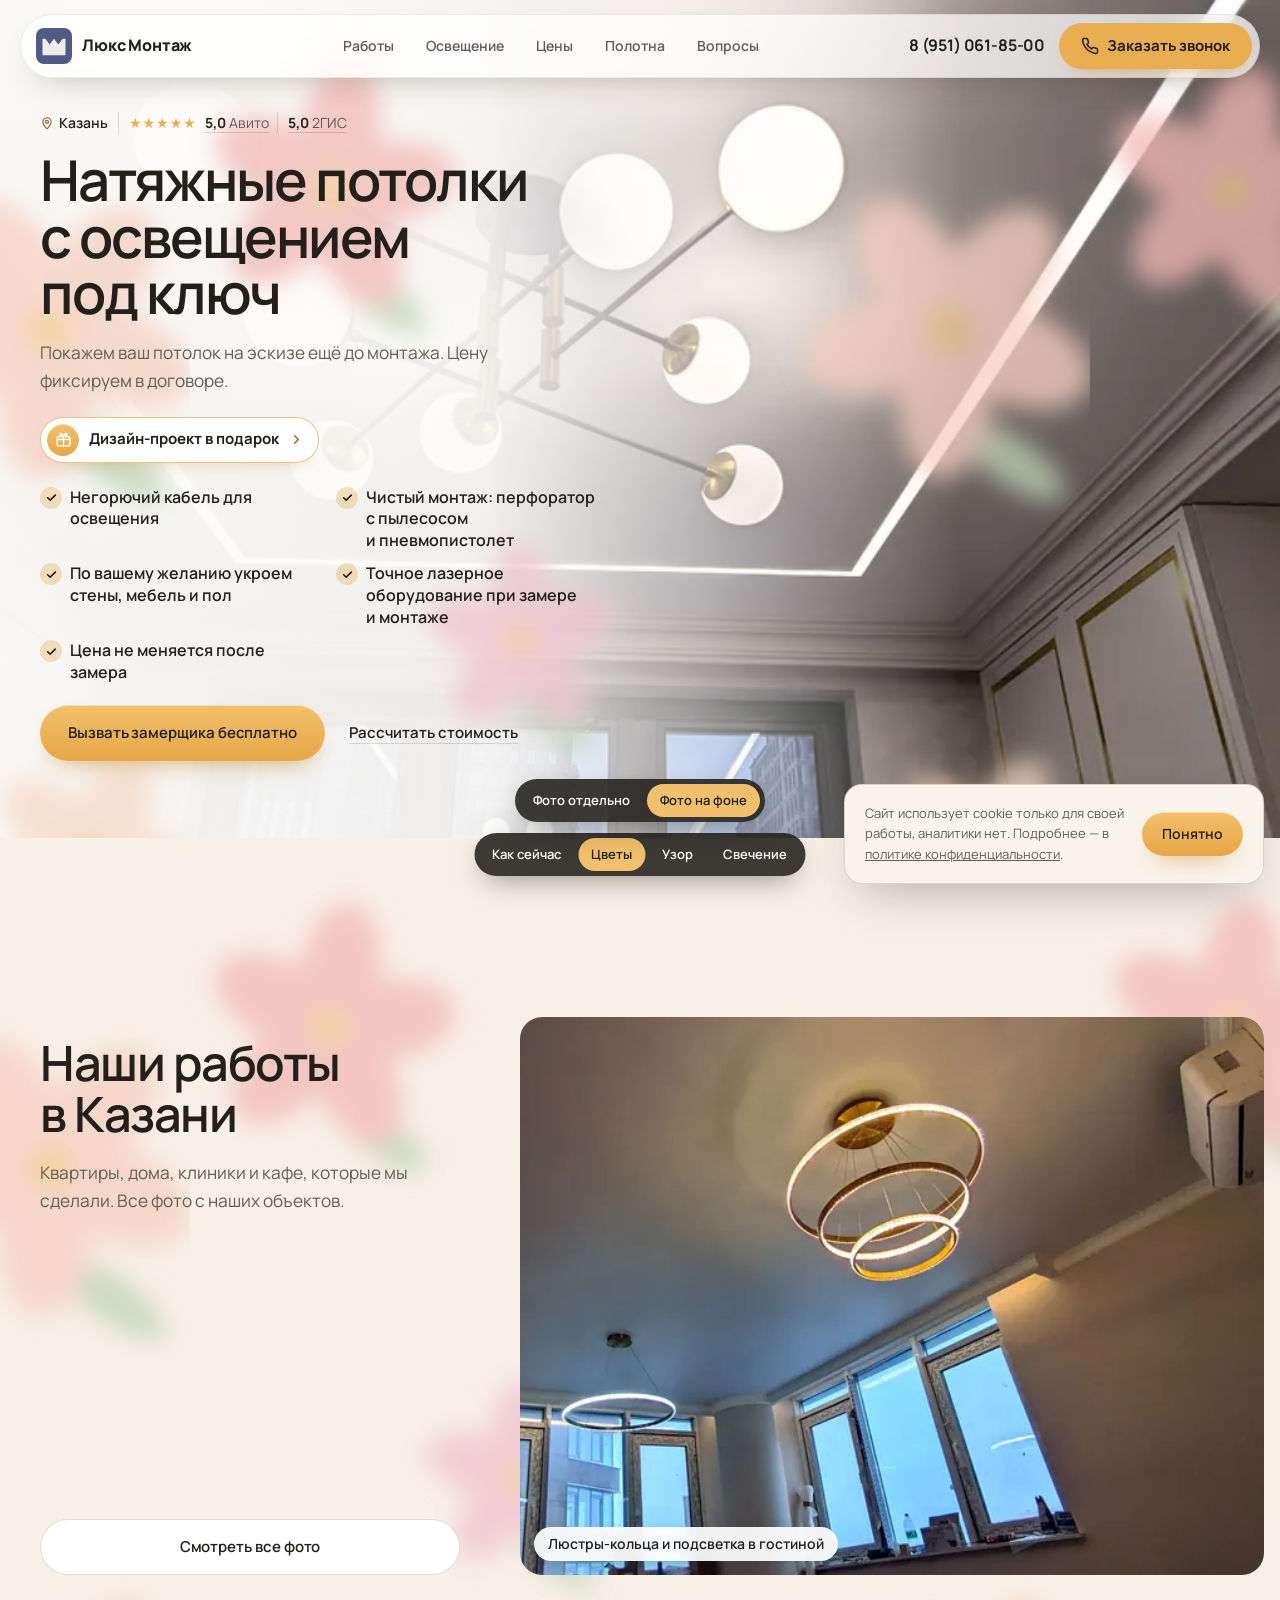
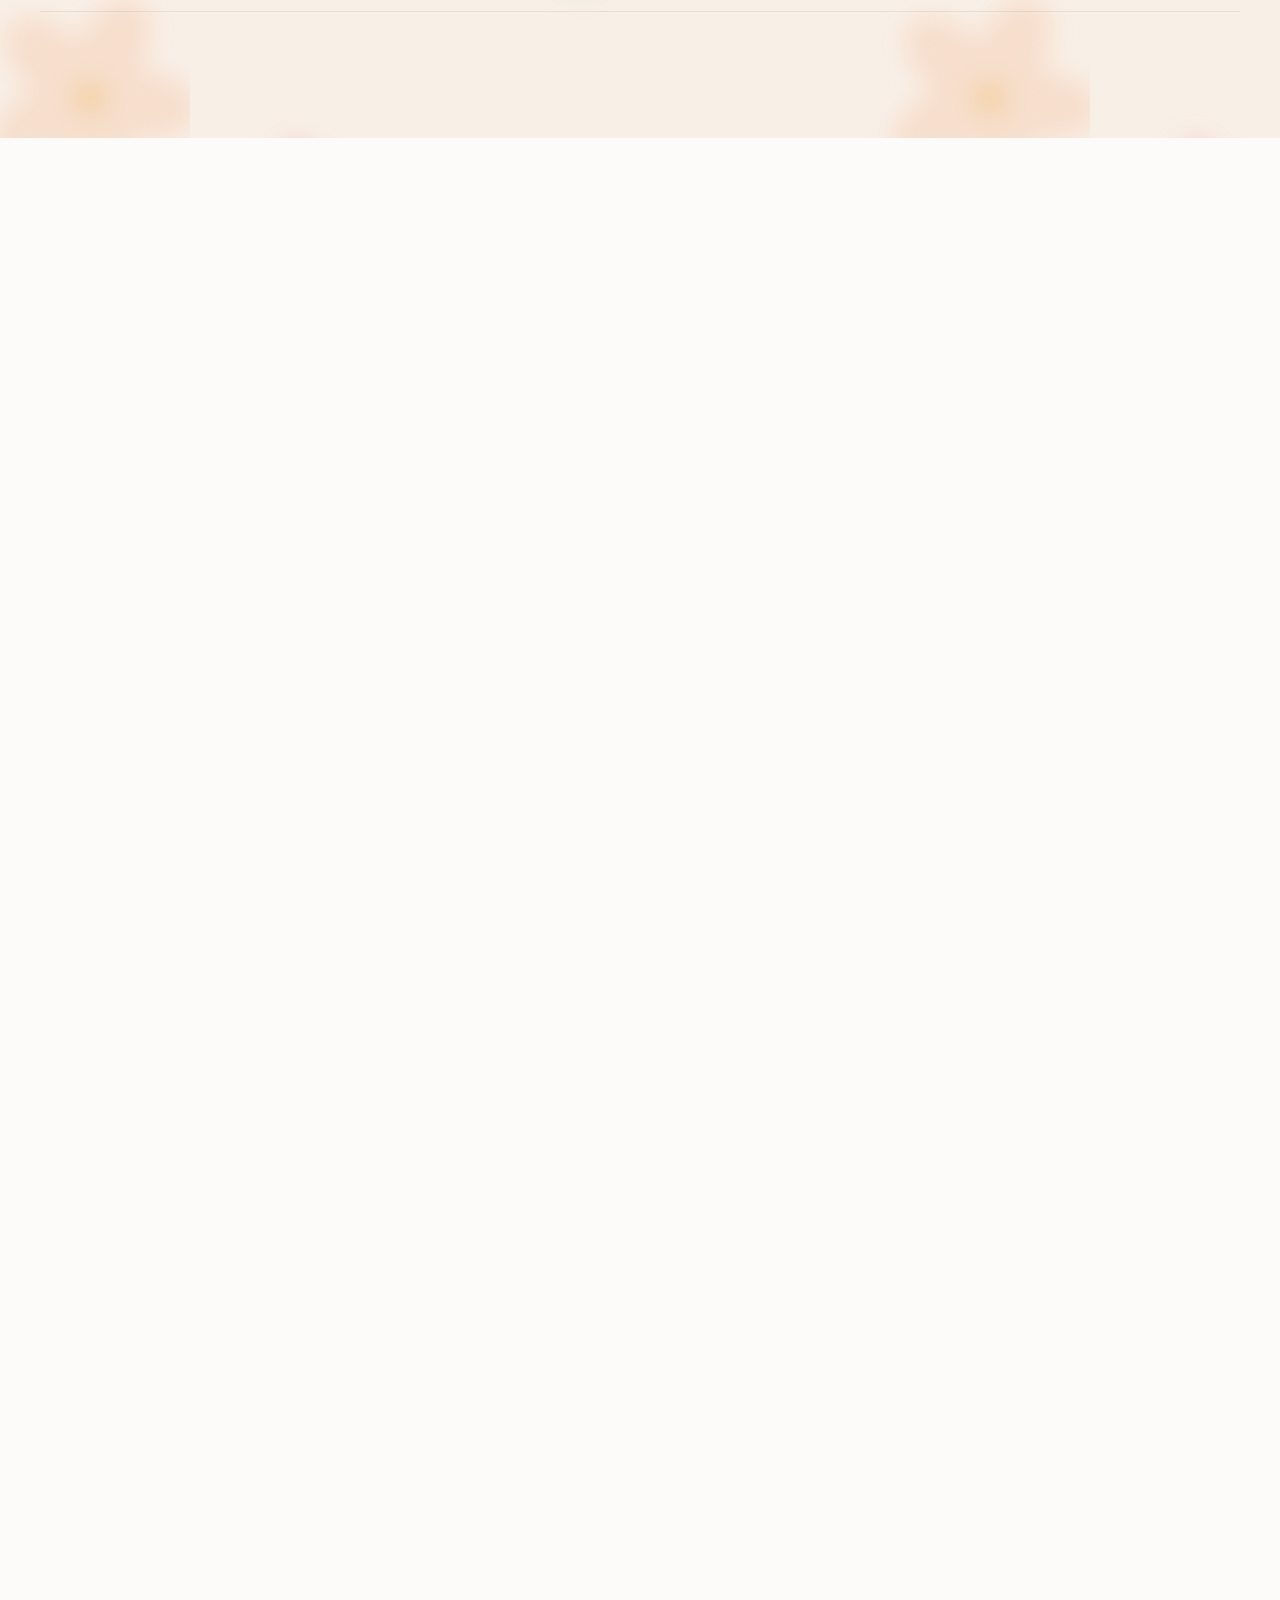
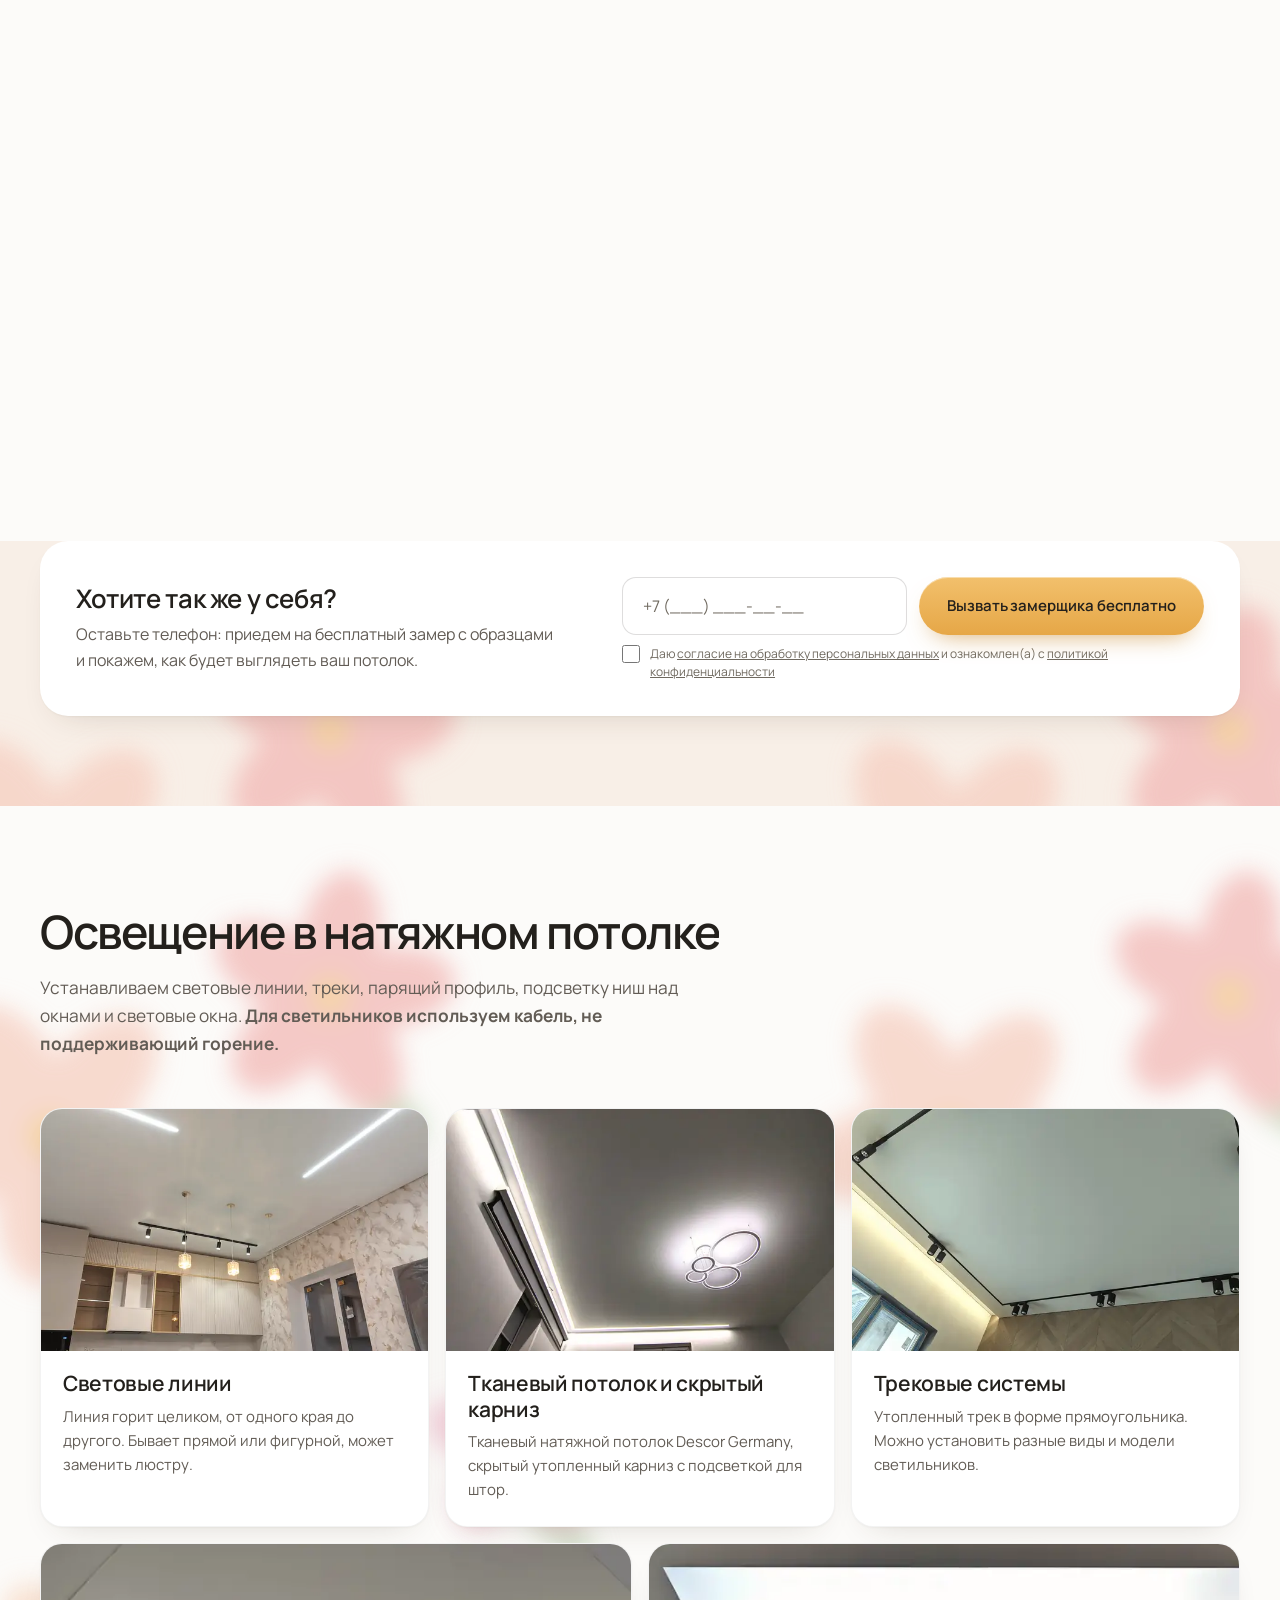
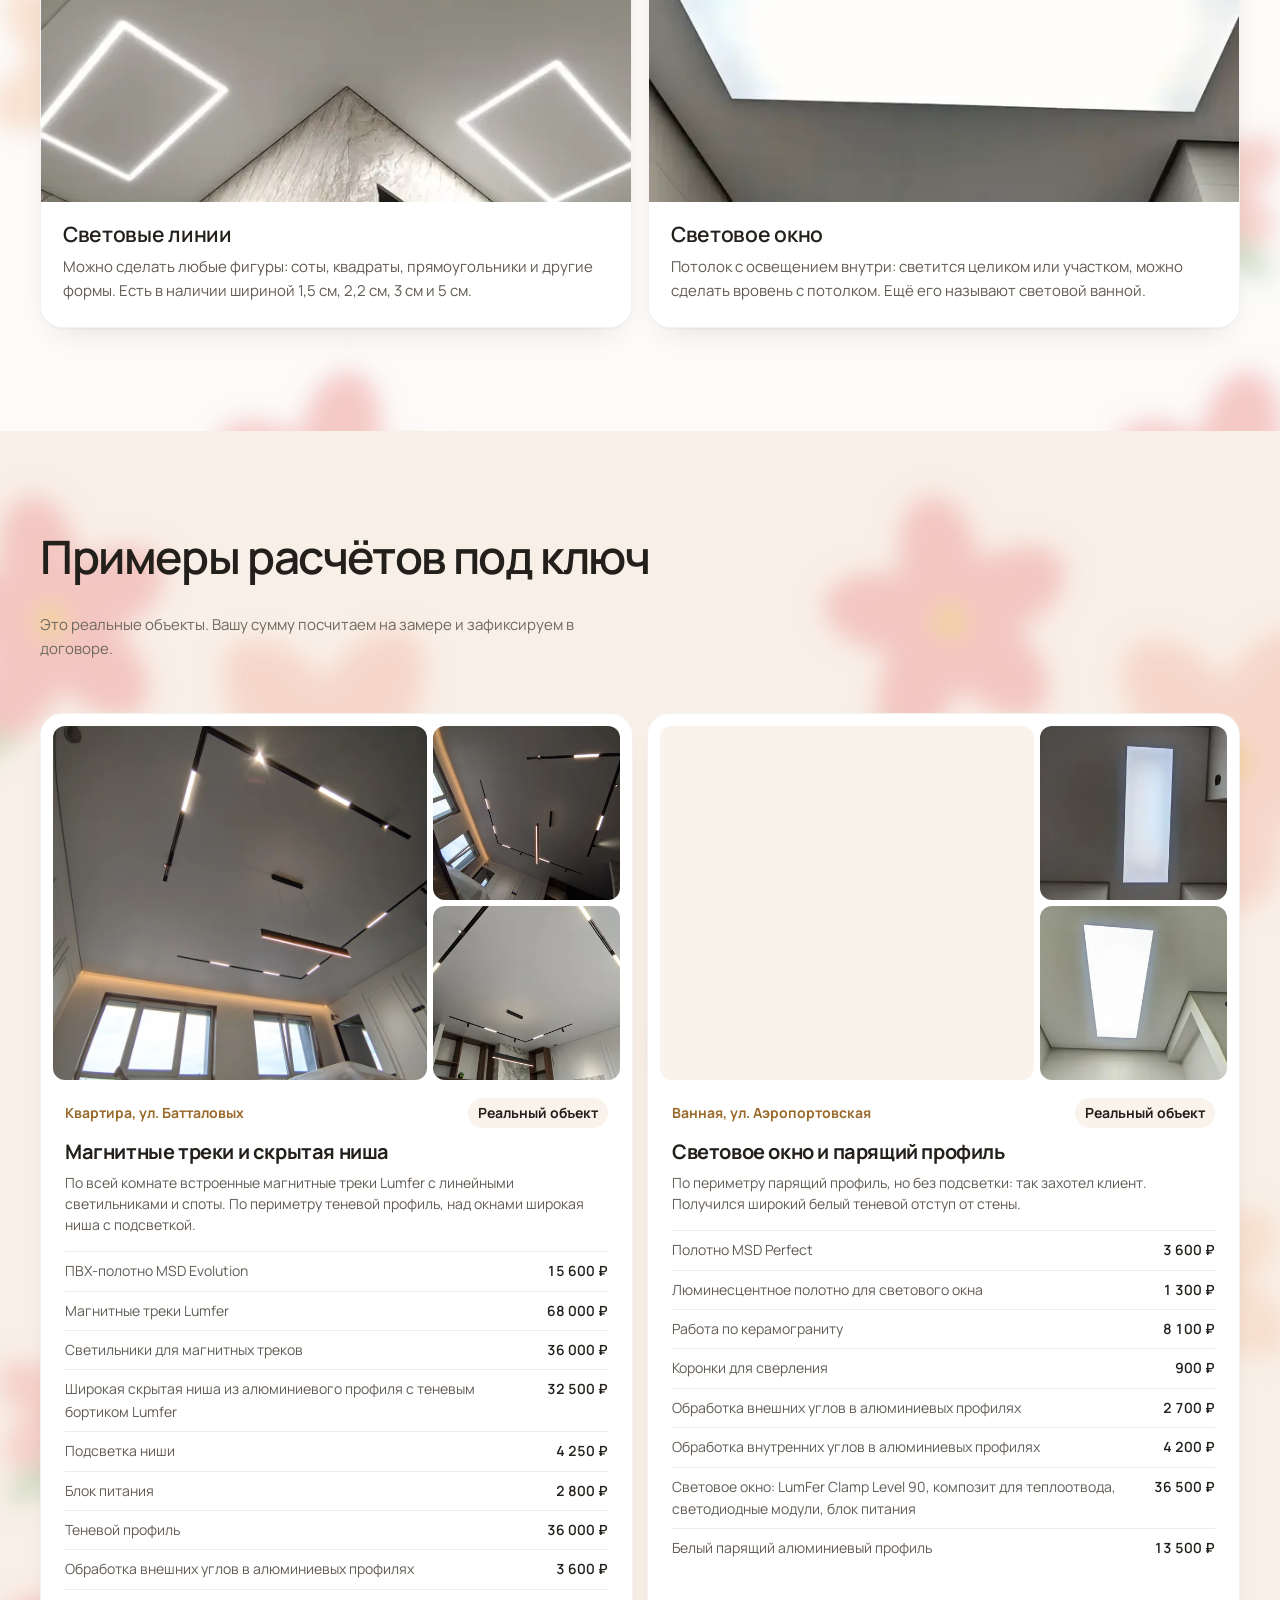
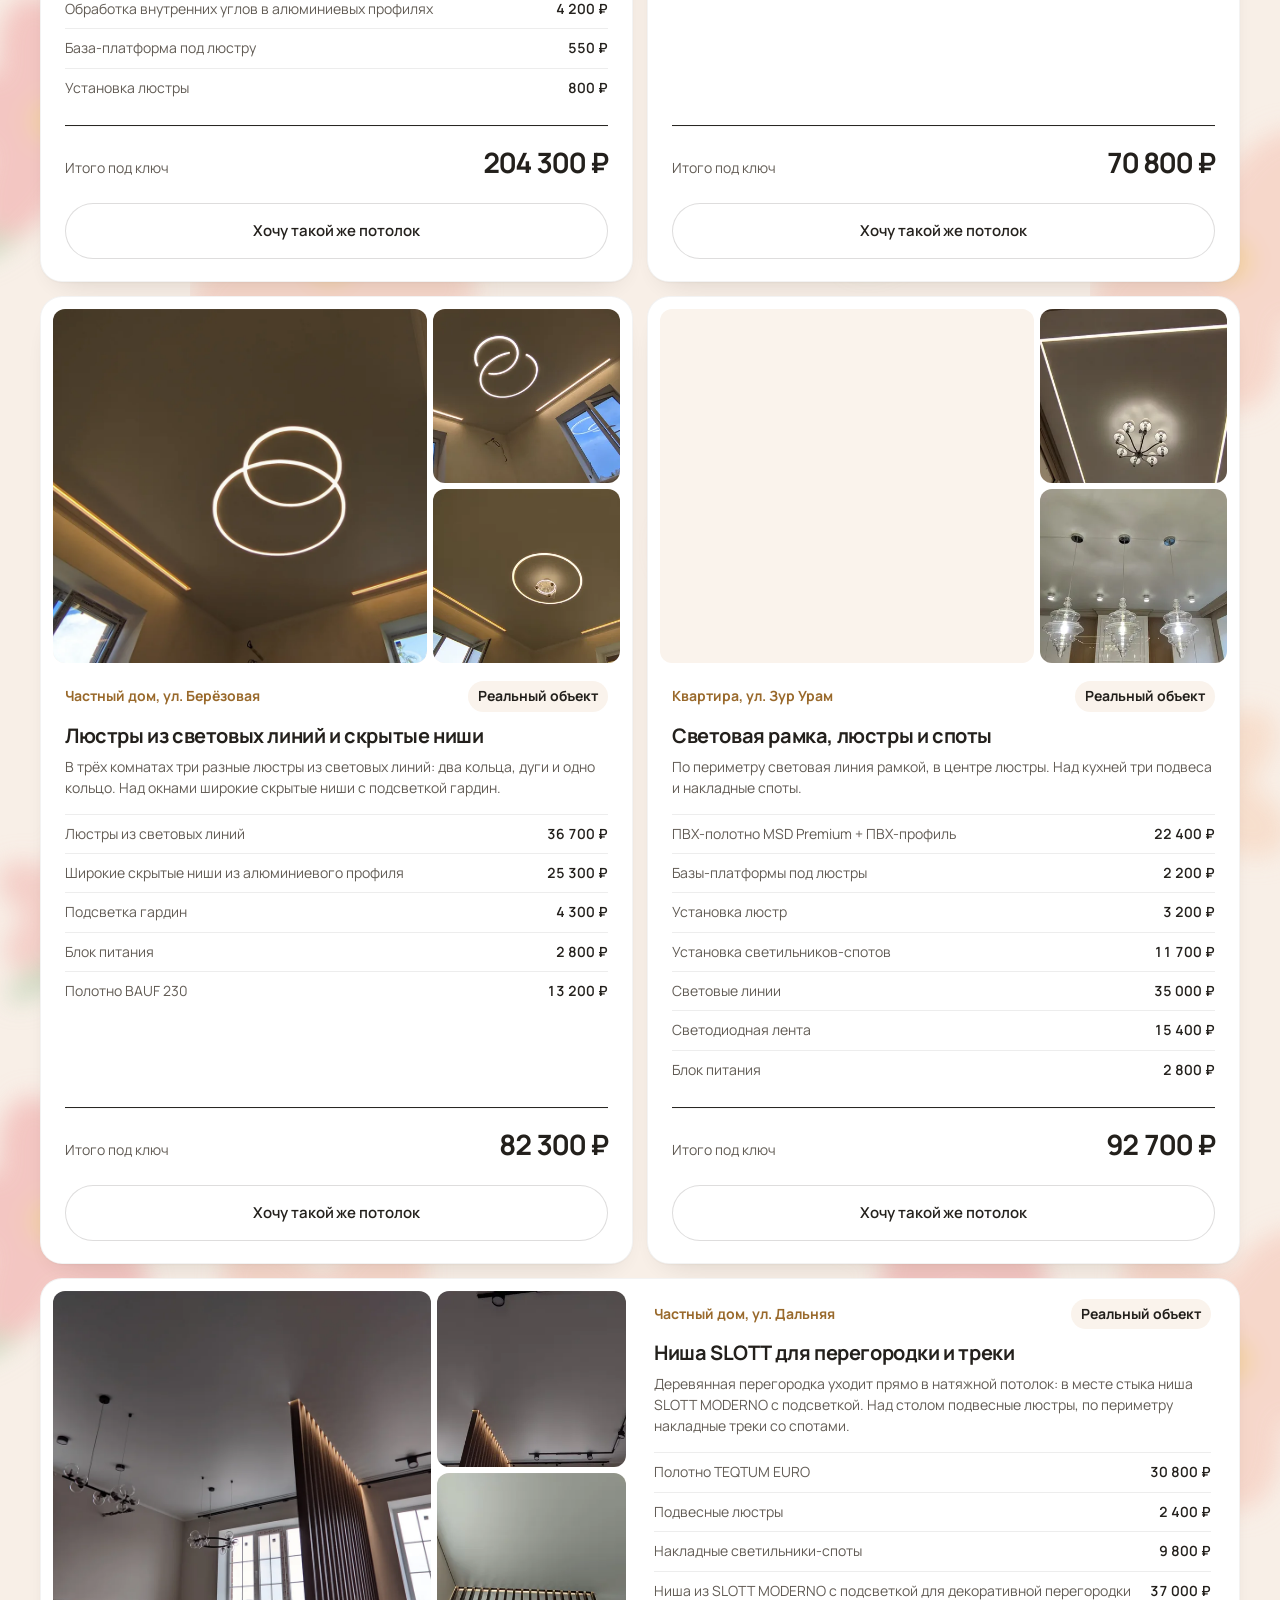
==== commit bec7e835: "Примерка: фото первого экрана на фоне Co-Authored-By: Claude Opus 5.5 <noreply@anthropic.com>" ====
--- a/varianty.html
+++ b/varianty.html
@@ -167,10 +167,24 @@
     .v-flowers :is(.hero, .section, .works, .lead-band, .footer)::before,
     .v-lines :is(.hero, .section, .works, .lead-band, .footer)::before { background-size: 520px auto; }
   }
+  /* Фото первого экрана на фоне */
+  .hero-bg .hero { overflow: hidden; }
+  .hero-bg .hero__media { position: absolute !important; inset: 0; z-index: -3; margin: 0 !important; border-radius: 0 !important; box-shadow: none !important; min-height: 0; grid-row: auto; order: 0; }
+  .hero-bg .hero__media img { position: absolute; inset: 0; width: 100%; height: 100% !important; object-fit: cover; object-position: 70% 30%; border-radius: 0 !important; }
+  .hero-bg .hero::after { content: ""; position: absolute; inset: 0; z-index: -2; pointer-events: none;
+    background: linear-gradient(90deg, rgba(252,251,249,.97) 0%, rgba(252,251,249,.93) 38%, rgba(252,251,249,.55) 55%, rgba(252,251,249,0) 75%); }
+  @media (max-width: 960px) {
+    .hero-bg .hero__media img { display: none; }
+    .hero-bg .hero__media { background: var(--bg) url(img/works/f-02.webp) 50% 0 / 100% auto no-repeat; }
+    .hero-bg .hero::after { background: linear-gradient(180deg, rgba(252,251,249,.35) 0%, rgba(252,251,249,.72) 18%, rgba(252,251,249,.93) 38%, var(--bg) 58%); }
+  }
+  .vsw.vsw2 { bottom: 150px; }
+
   .vsw { position: fixed; z-index: 300; left: 50%; bottom: 96px; transform: translateX(-50%); display: flex; gap: 4px; padding: 5px; border-radius: 999px; background: rgba(35, 32, 28, .88); box-shadow: 0 10px 30px -10px rgba(0,0,0,.5); font: 600 13px/1 Manrope, system-ui, sans-serif; }
   .vsw button { border: 0; padding: 10px 13px; border-radius: 999px; background: none; color: #fff; cursor: pointer; font: inherit; white-space: nowrap; }
   .vsw button[aria-pressed="true"] { background: #F2C06C; color: #23201C; }
   @media (min-width: 961px) { .vsw { bottom: 24px; } }
+  @media (min-width: 961px) { .vsw.vsw2 { bottom: 78px; } }
 </style>
 </head>
 <body>
@@ -935,7 +949,7 @@
       });
     })();
   </script>
-<div class="vsw" role="group" aria-label="Варианты фона">
+<div class="vsw vsw1" role="group" aria-label="Варианты фона">
   <button data-v="" aria-pressed="false">Как сейчас</button>
   <button data-v="v-flowers" aria-pressed="true">Цветы</button>
   <button data-v="v-lines" aria-pressed="false">Узор</button>
@@ -950,5 +964,18 @@
     set('v-flowers');
   })();
 </script>
+<div class="vsw vsw2" role="group" aria-label="Фото первого экрана">
+  <button data-h="" aria-pressed="false">Фото отдельно</button>
+  <button data-h="hero-bg" aria-pressed="true">Фото на фоне</button>
+</div>
+<script>
+  (function () {
+    var root = document.documentElement, bs = document.querySelectorAll('.vsw2 button');
+    function set(v) { root.classList.toggle('hero-bg', v === 'hero-bg');
+      bs.forEach(function (b) { b.setAttribute('aria-pressed', String(b.dataset.h === v)); }); }
+    bs.forEach(function (b) { b.addEventListener('click', function () { set(b.dataset.h); }); });
+    set('hero-bg');
+  })();
+</script>
 </body>
 </html>
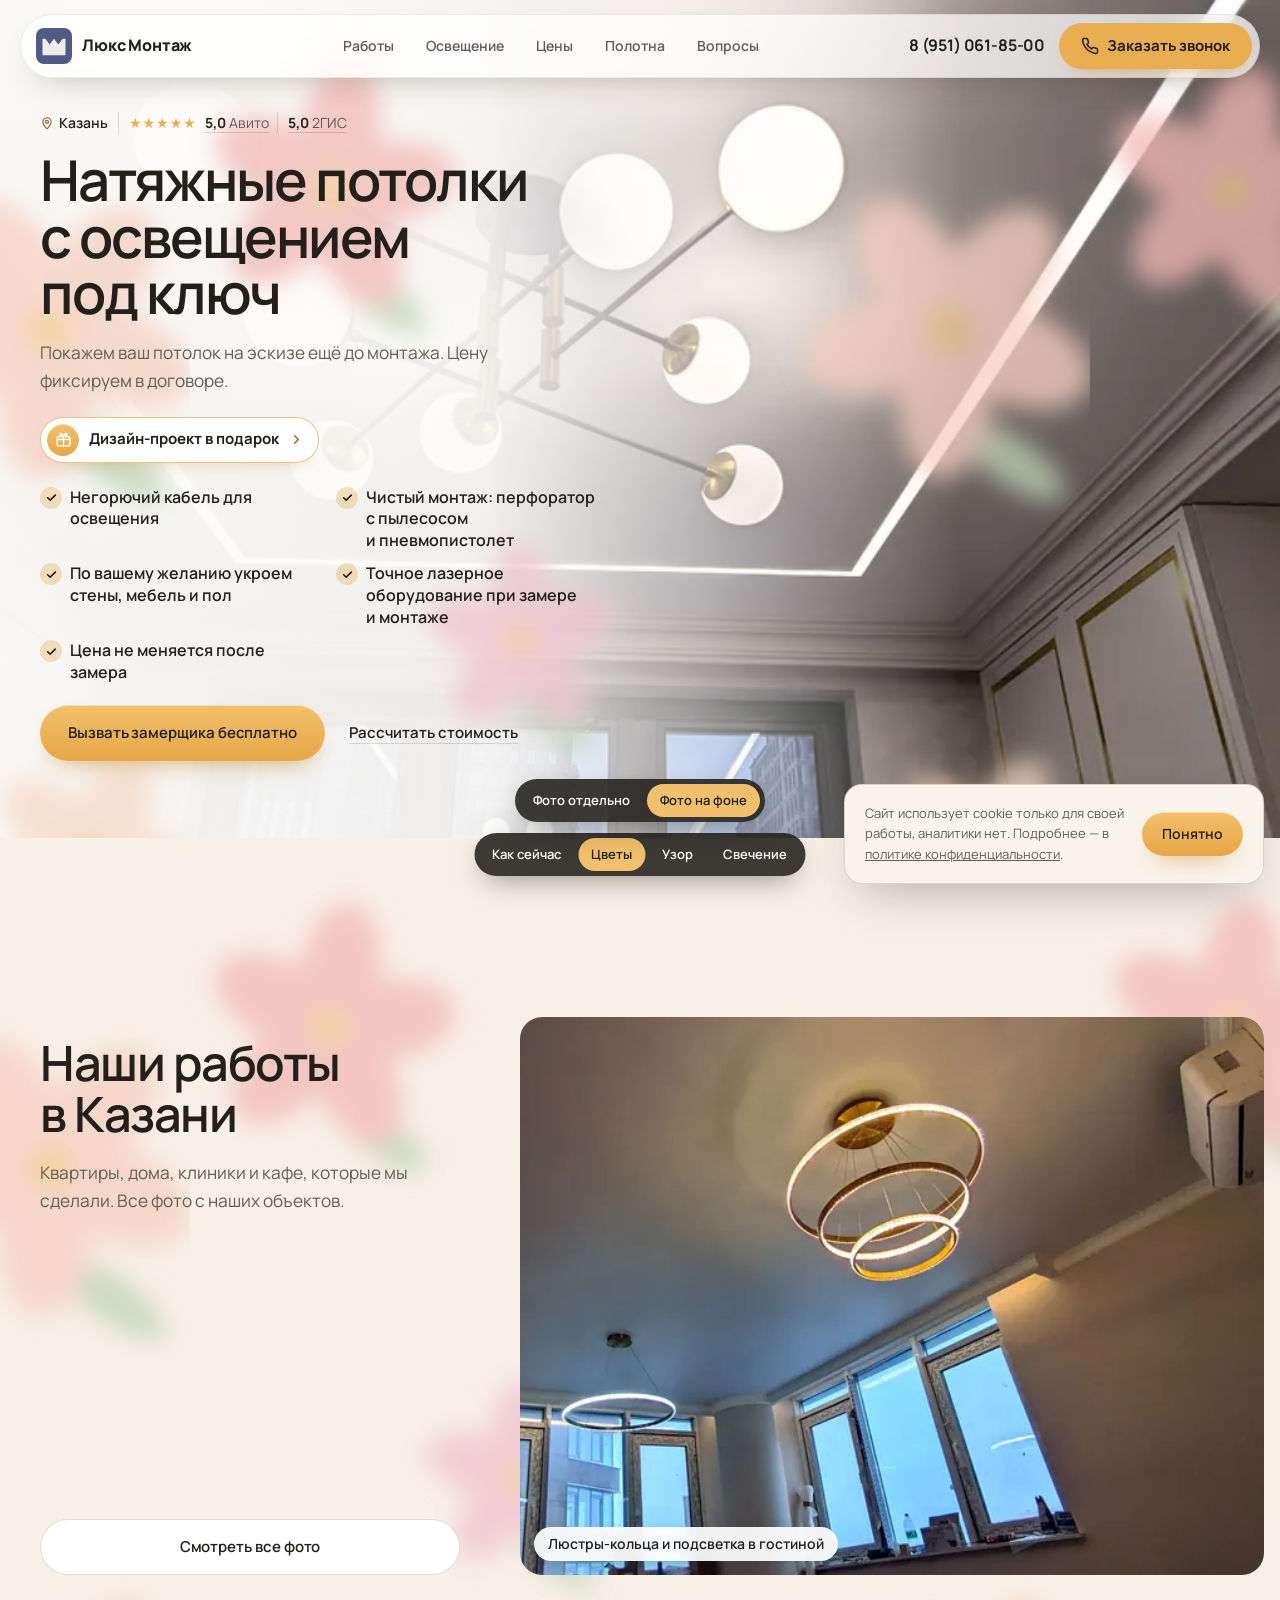
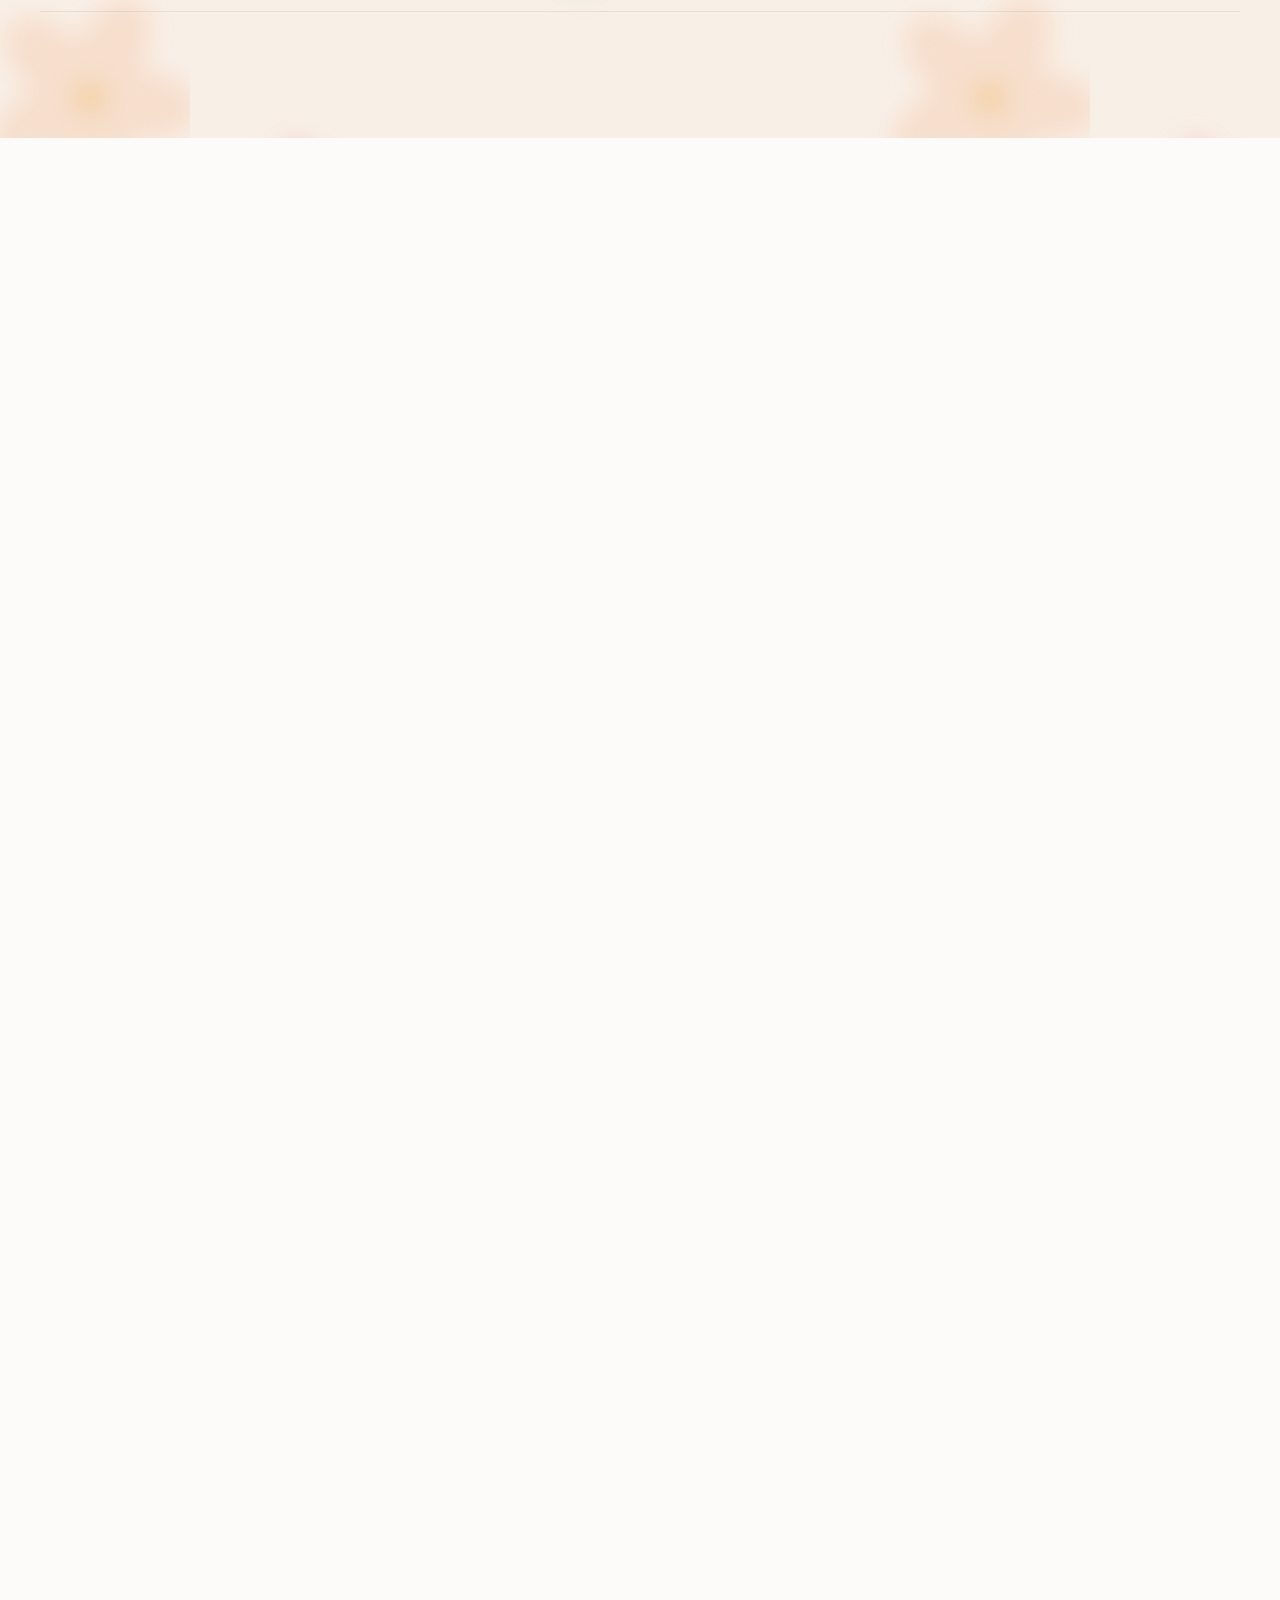
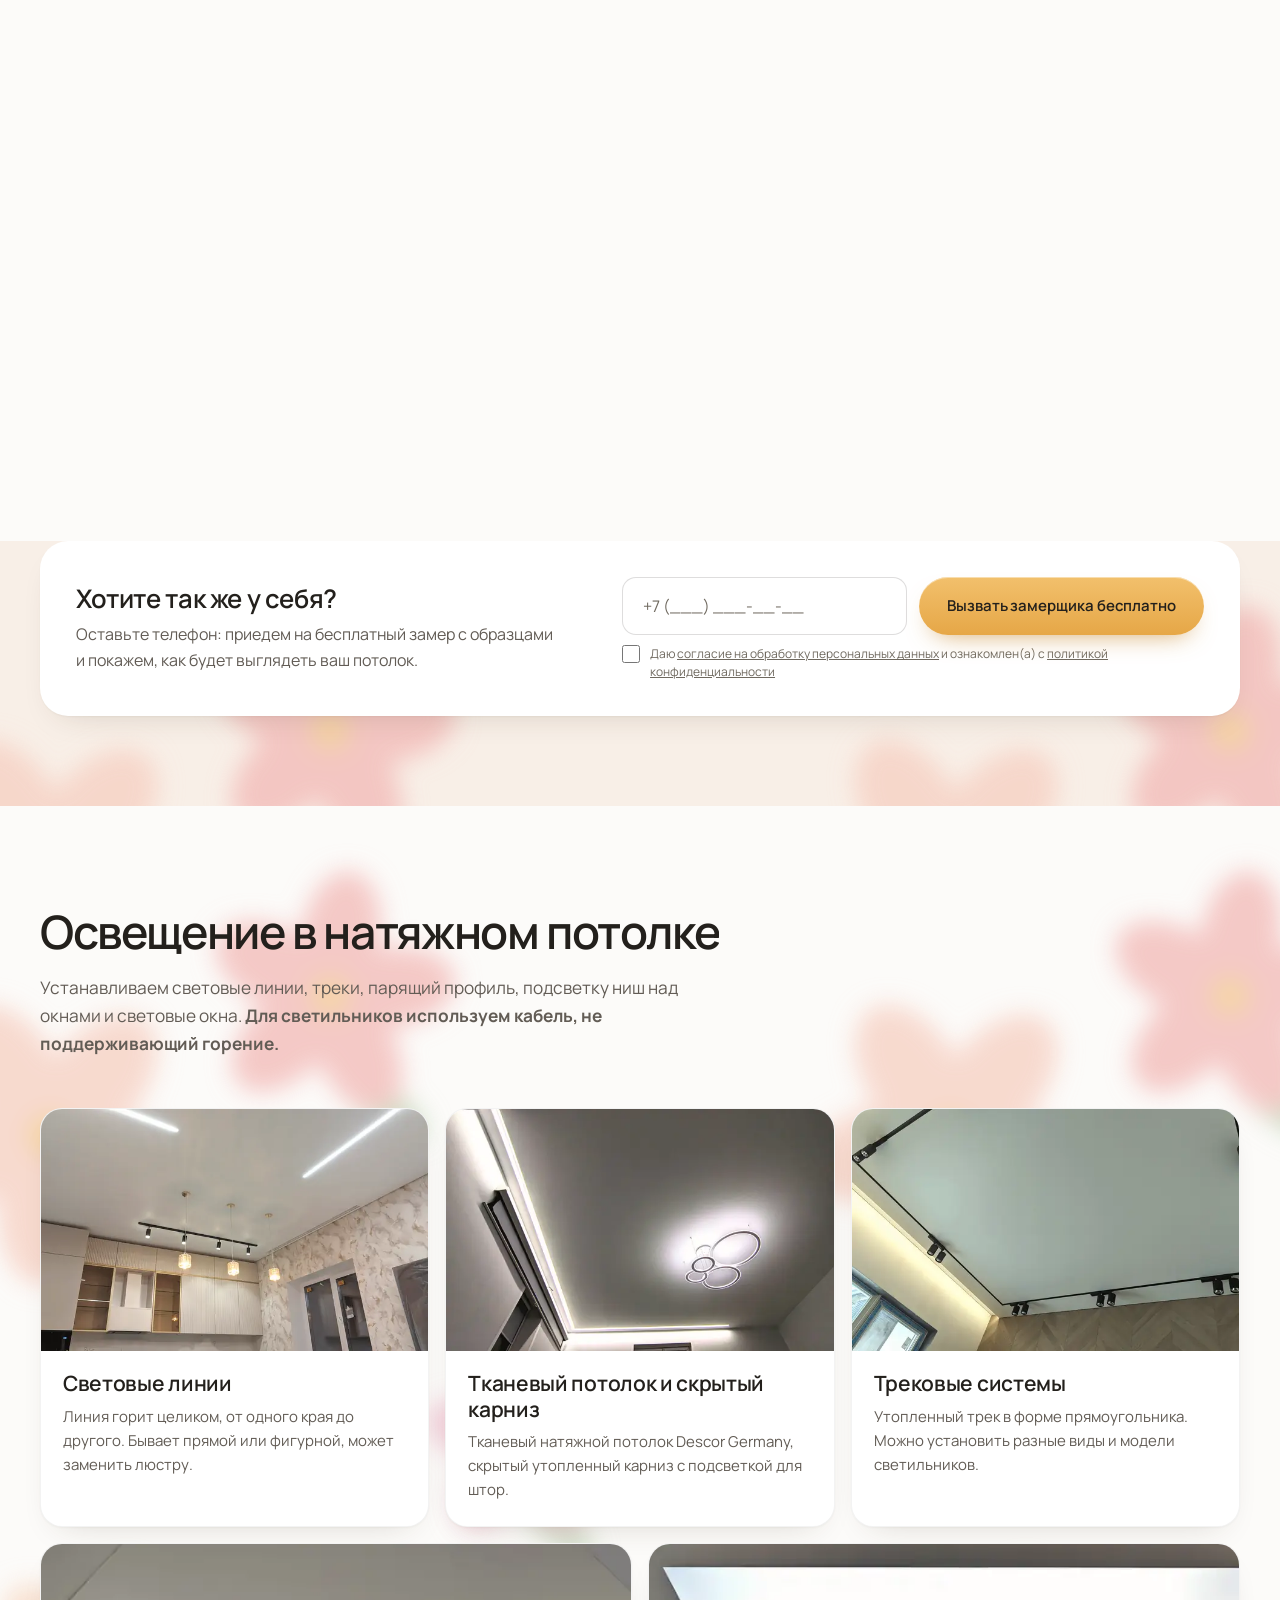
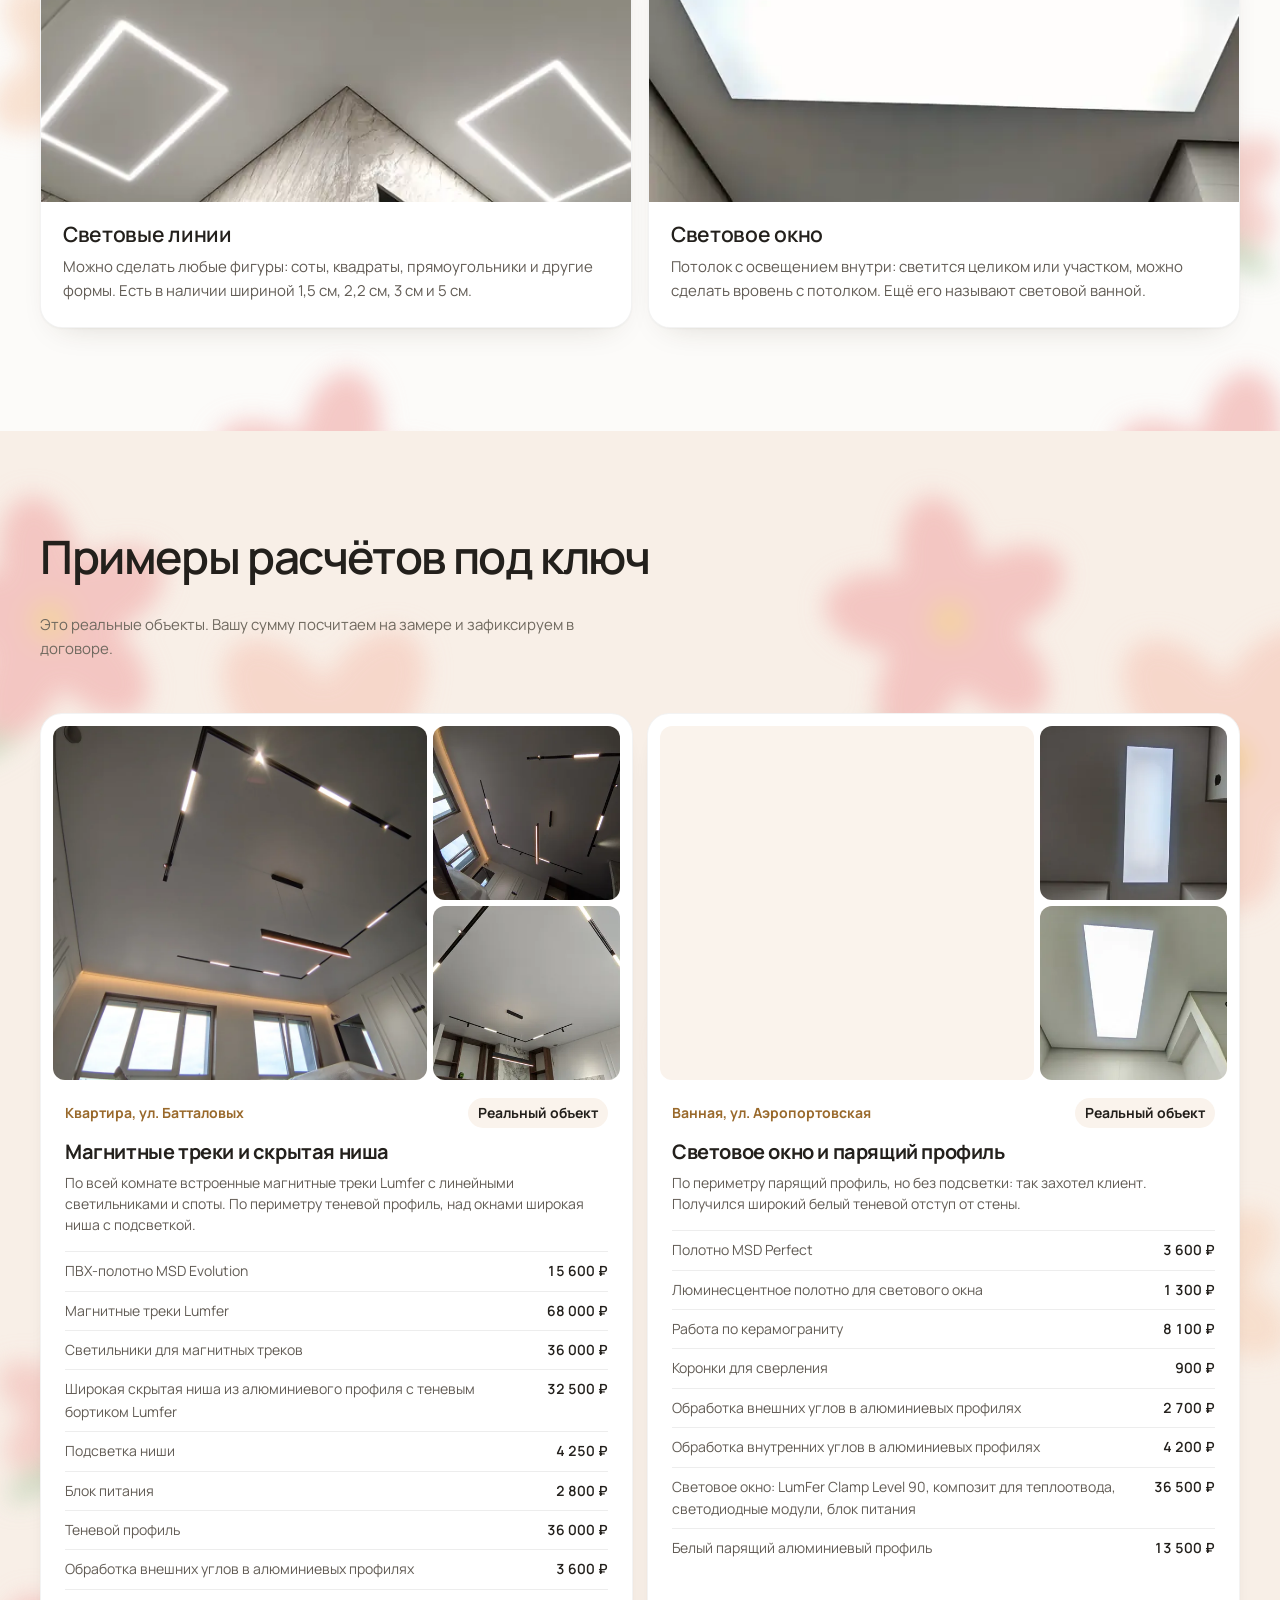
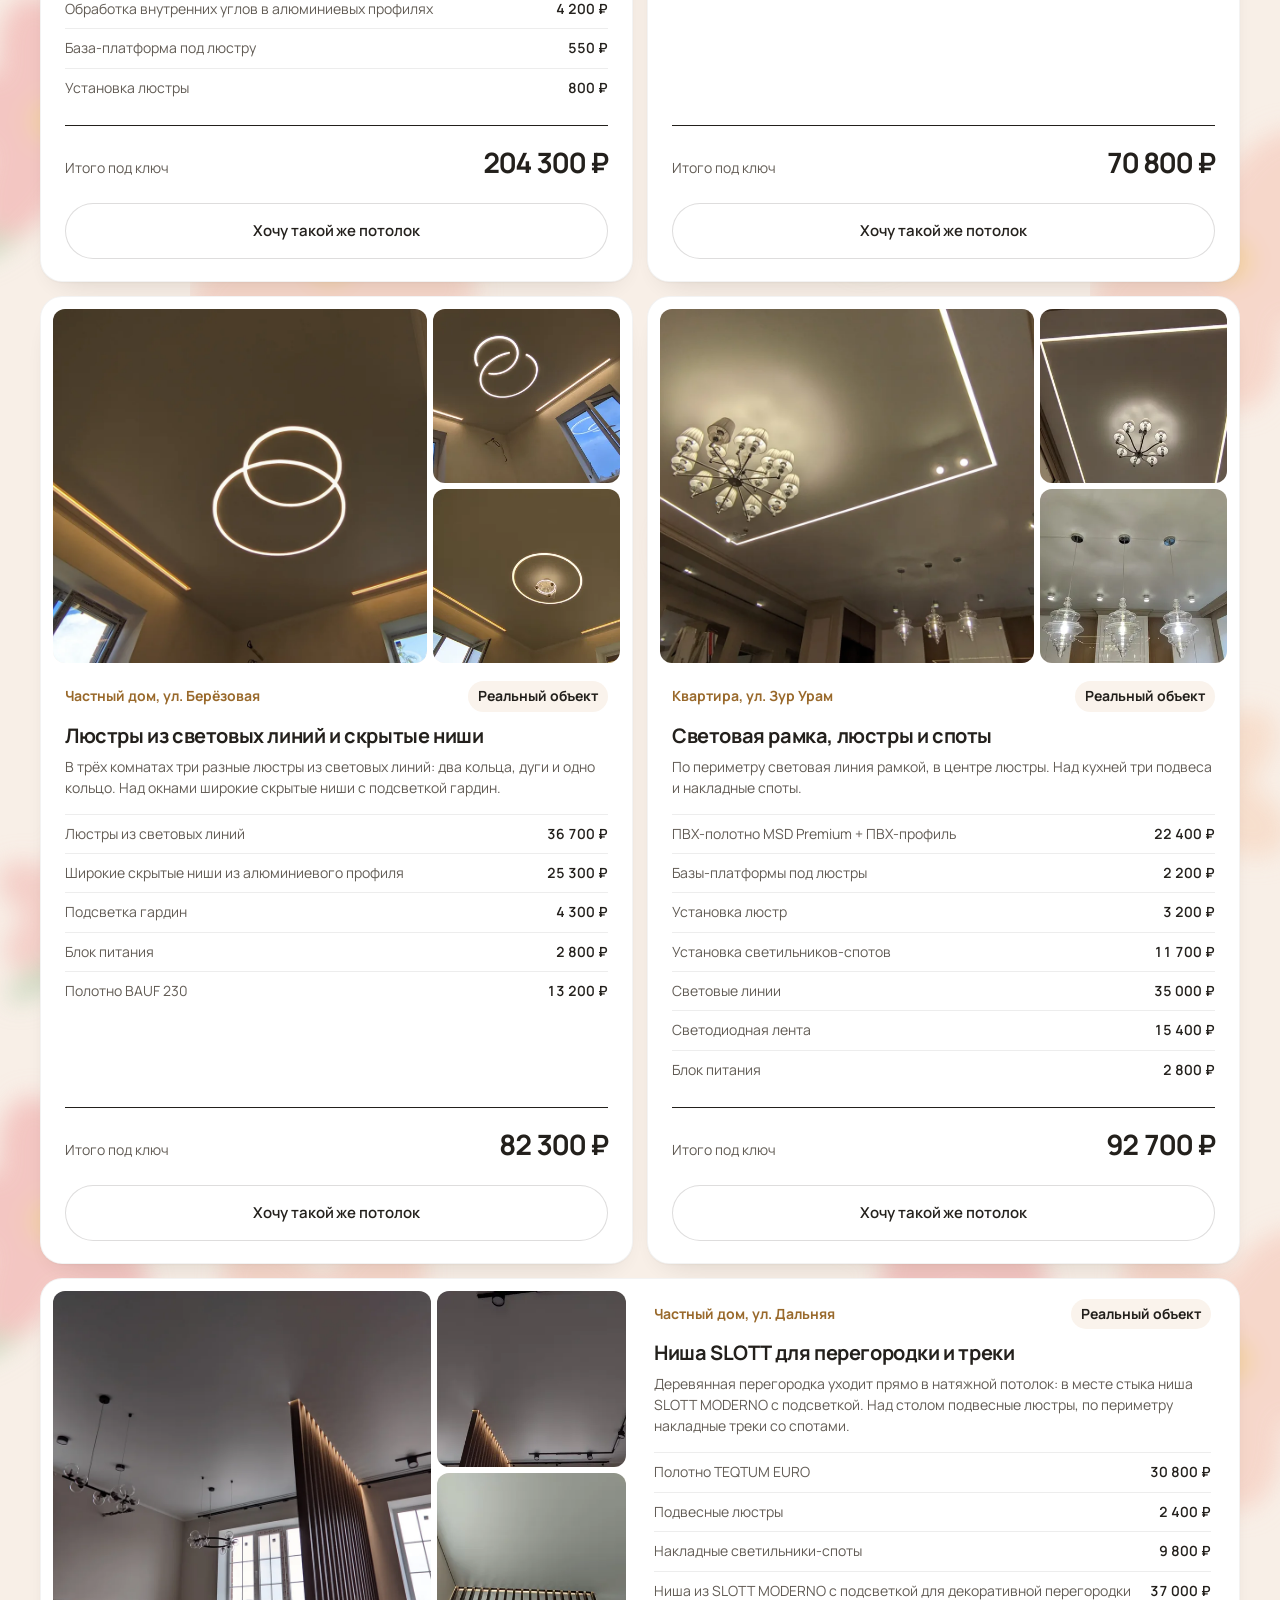
==== commit 1e6d2477: "Примерка: фото на фоне заметнее на телефоне Co-Authored-By: Claude Opus 5.5 <noreply@anthropic.com>" ====
--- a/varianty.html
+++ b/varianty.html
@@ -176,7 +176,9 @@
   @media (max-width: 960px) {
     .hero-bg .hero__media img { display: none; }
     .hero-bg .hero__media { background: var(--bg) url(img/works/f-02.webp) 50% 0 / 100% auto no-repeat; }
-    .hero-bg .hero::after { background: linear-gradient(180deg, rgba(252,251,249,.35) 0%, rgba(252,251,249,.72) 18%, rgba(252,251,249,.93) 38%, var(--bg) 58%); }
+    .hero-bg .hero::after { background: linear-gradient(180deg, rgba(252,251,249,0) 0%, rgba(252,251,249,.15) 14%, rgba(252,251,249,.45) 30%, rgba(252,251,249,.85) 42%, var(--bg) 56%); }
+    .hero-bg .hero__title, .hero-bg .hero__lead { text-shadow: 0 0 10px rgba(252,251,249,.7); }
+    .hero-bg .hero__rating { background: rgba(252,251,249,.75); border-radius: 999px; padding: 6px 12px; margin-left: -4px; }
   }
   .vsw.vsw2 { bottom: 150px; }
 
